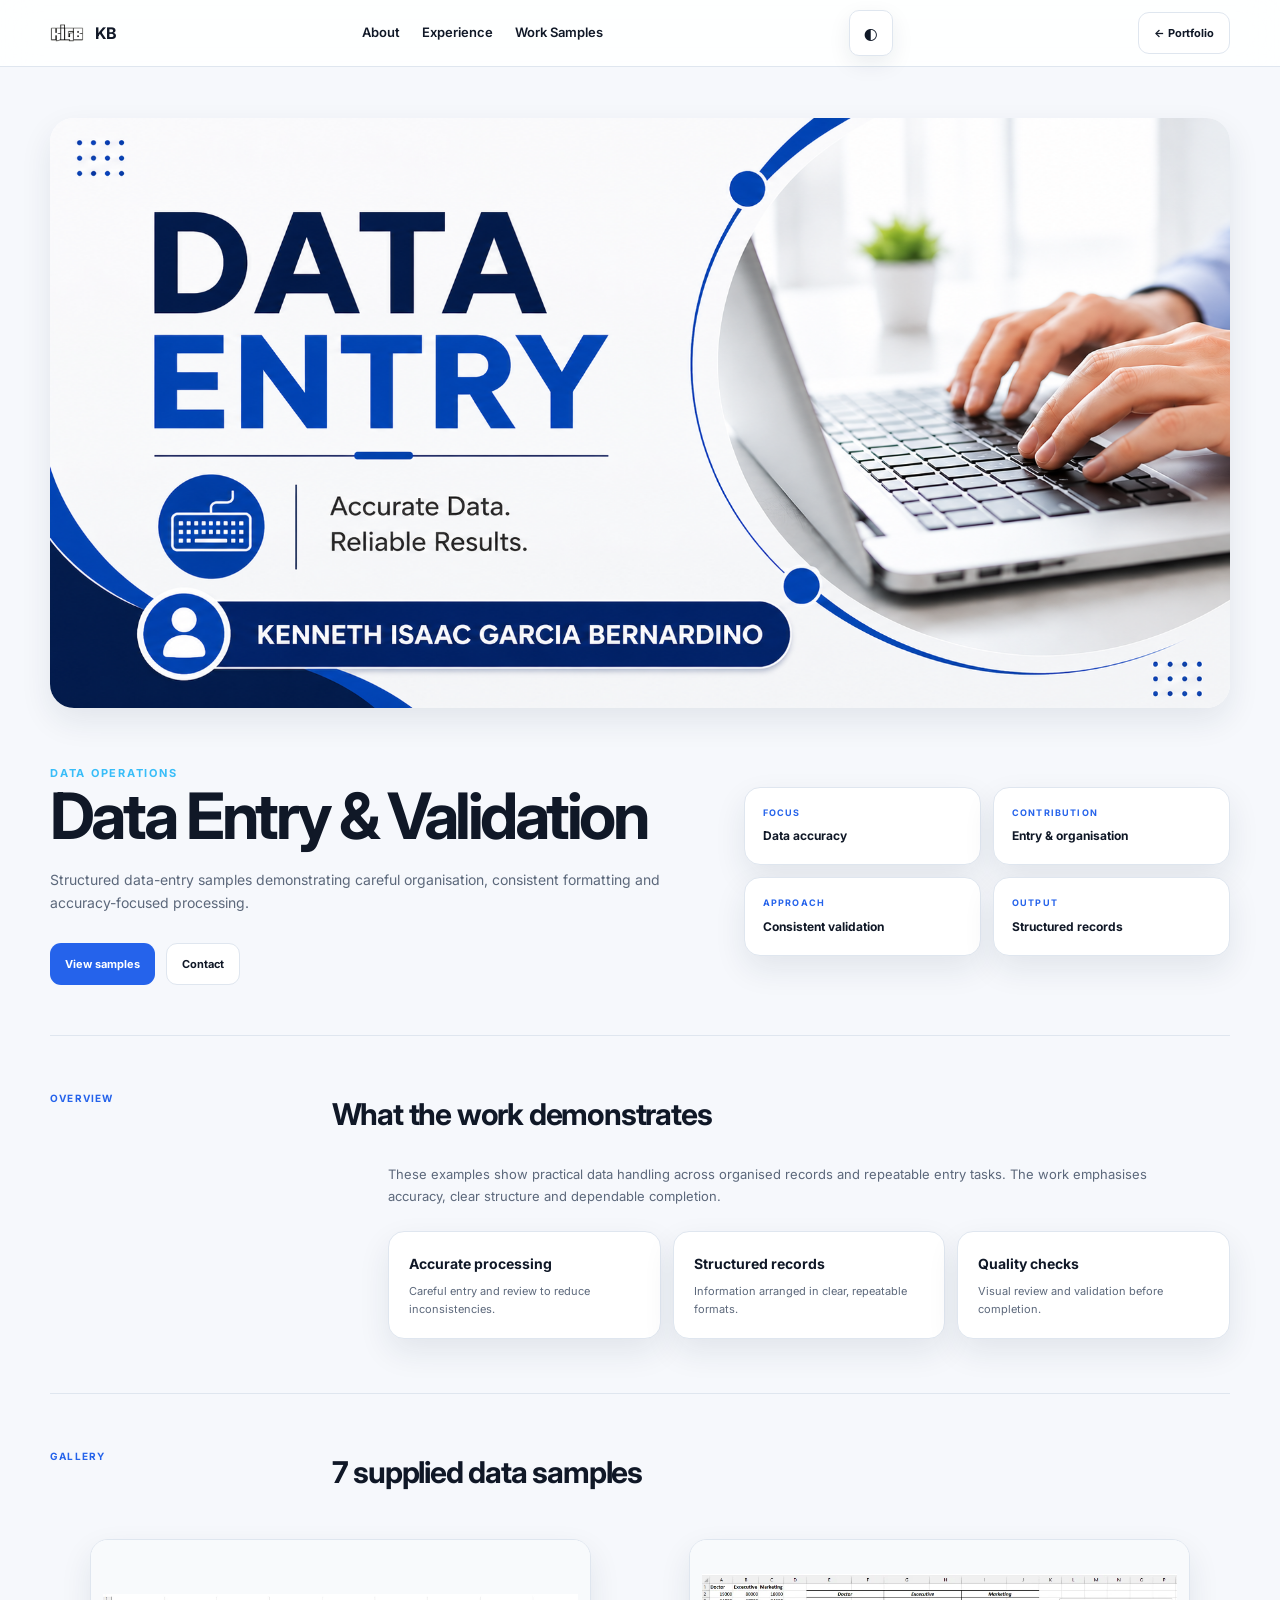
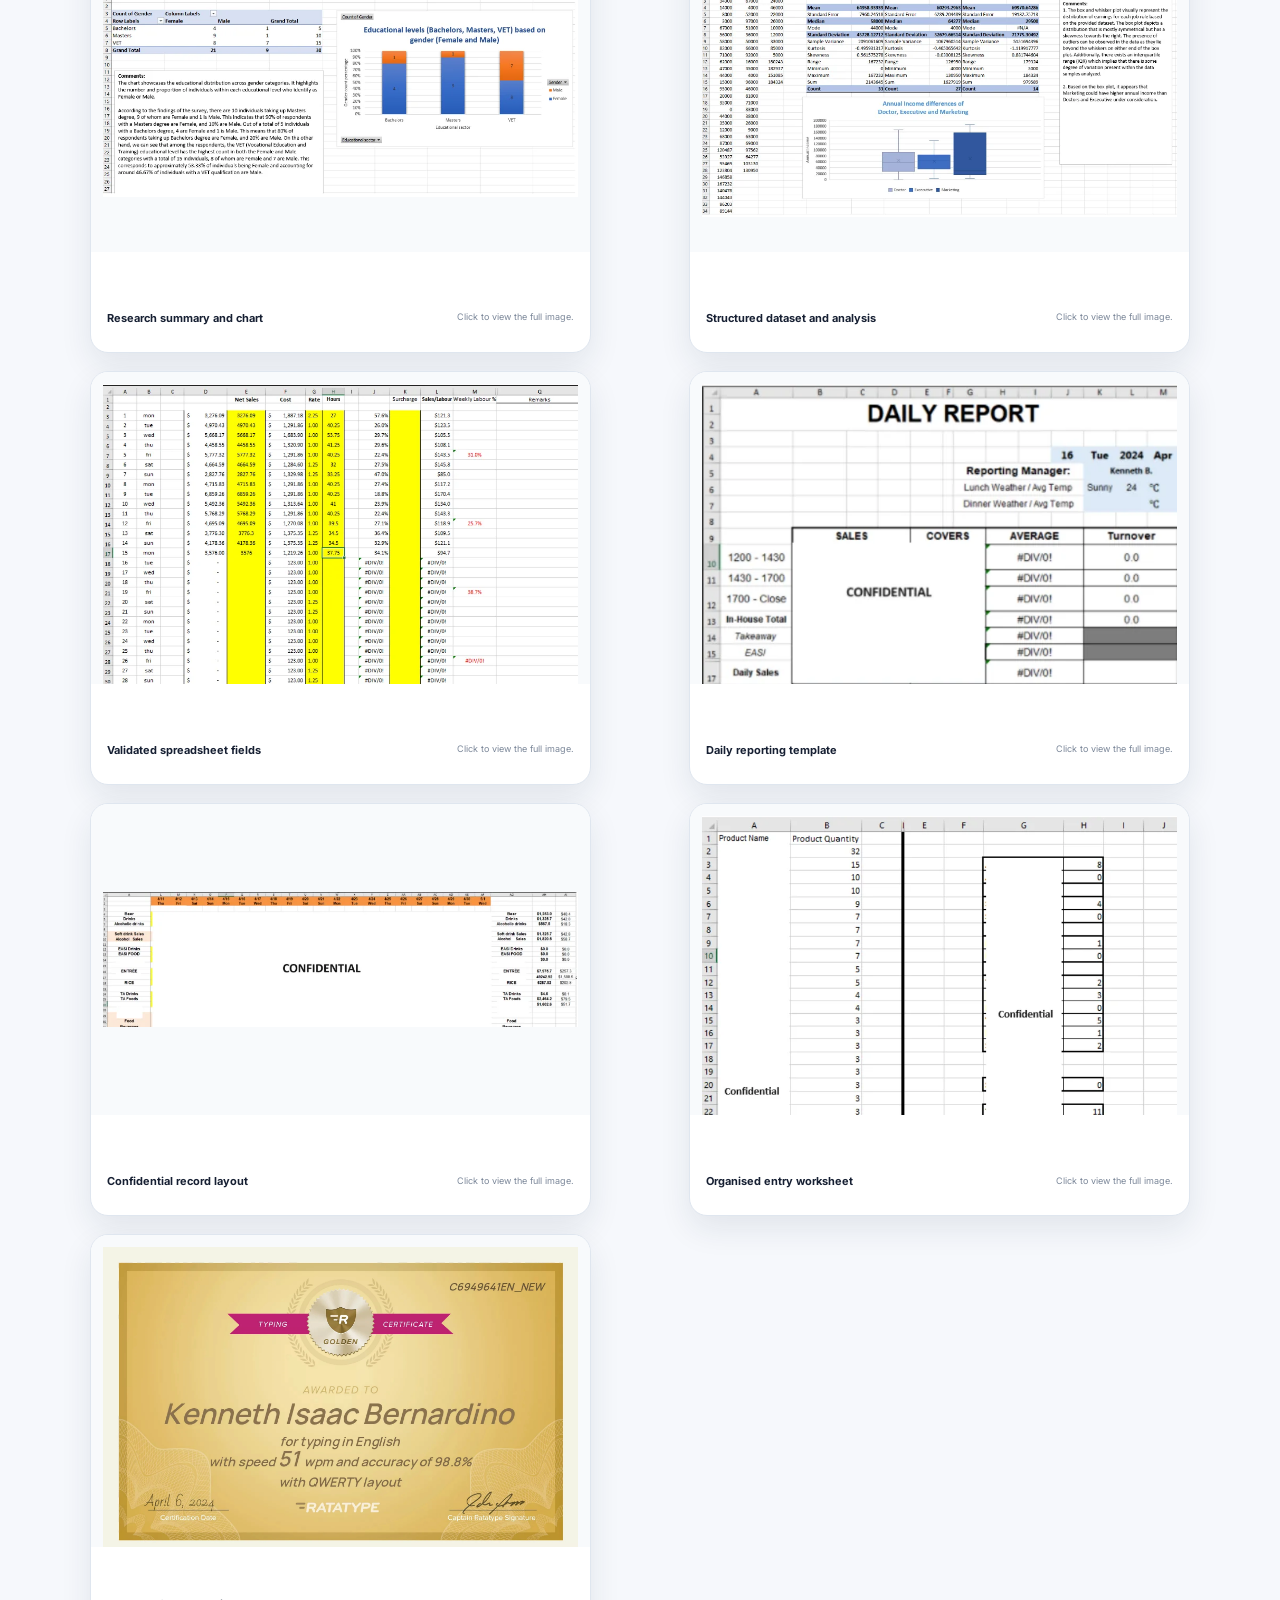
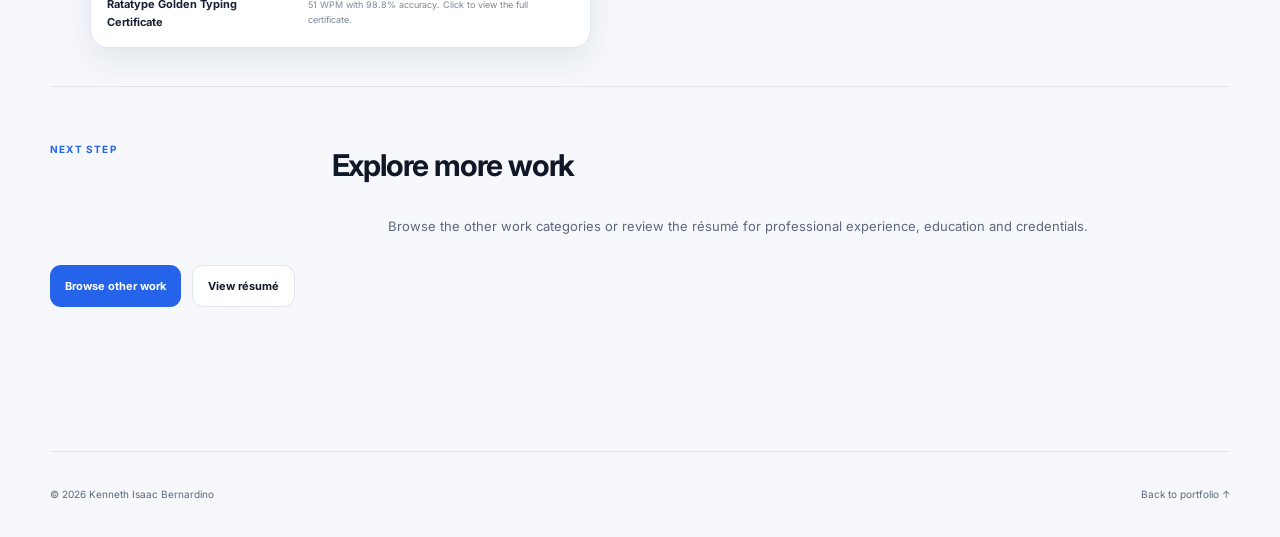
==== work-samples/data-entry.html @ ca3369ed "Initial portfolio website" ====
<!DOCTYPE html>

<html lang="en"><head><meta charset="utf-8"/><meta content="width=device-width,initial-scale=1" name="viewport"/><title>Data Entry &amp; Validation — Kenneth Bernardino</title><meta content="Structured data-entry samples demonstrating careful organisation, consistent formatting and accuracy-focused processing." name="description"/><meta content="#ffffff" name="theme-color"/><link href="https://fonts.googleapis.com" rel="preconnect"/><link crossorigin="" href="https://fonts.gstatic.com" rel="preconnect"/><link href="https://fonts.googleapis.com/css2?family=Inter:wght@400;500;600;700&amp;display=swap" rel="stylesheet"/><link href="../css/style.css" rel="stylesheet"/><script defer="" src="../js/app.js"></script></head>
<body class="case-page"><header class="nav-wrap"><nav aria-label="Case study navigation" class="nav case-nav container"><a class="brand" href="../index.html"><img alt="Kenneth Bernardino logo" src="../assets/images/logo.png"/><span>KB</span></a><div class="links" id="links"><a href="../index.html#about">About</a><a href="../index.html#experience">Experience</a><a href="../index.html#work">Work Samples</a></div><button aria-label="Toggle colour theme" class="icon-btn case-theme-toggle" id="theme" title="Toggle light and dark mode">◐</button><button aria-label="Open navigation" aria-expanded="false" aria-controls="links" class="menu" id="menu"><span></span><span></span><span></span></button><a class="light-btn secondary" href="../index.html#work">← Portfolio</a></nav></header>
<main class="case-main container"><div class="case-cover"><img alt="Data Entry &amp; Validation cover" src="../assets/covers/data-entry.png"/></div>
<section class="case-intro"><div><span class="eyebrow">Data Operations</span><h1>Data Entry &amp; Validation</h1><p>Structured data-entry samples demonstrating careful organisation, consistent formatting and accuracy-focused processing.</p><div class="actions"><a class="light-btn" href="#gallery">View samples</a><a class="light-btn secondary" href="../index.html#contact">Contact</a></div></div><div class="case-meta"><div><span>Focus</span><strong>Data accuracy</strong></div><div><span>Contribution</span><strong>Entry &amp; organisation</strong></div><div><span>Approach</span><strong>Consistent validation</strong></div><div><span>Output</span><strong>Structured records</strong></div></div></section>
<section class="case-section"><div class="case-section-head"><span>Overview</span><h2>What the work demonstrates</h2></div><p class="case-copy">These examples show practical data handling across organised records and repeatable entry tasks. The work emphasises accuracy, clear structure and dependable completion.</p><div class="case-list"><article><h3>Accurate processing</h3><p>Careful entry and review to reduce inconsistencies.</p></article><article><h3>Structured records</h3><p>Information arranged in clear, repeatable formats.</p></article><article><h3>Quality checks</h3><p>Visual review and validation before completion.</p></article></div></section>
<section class="case-section" id="gallery"><div class="case-section-head"><span>Gallery</span><h2>7 supplied data samples</h2></div><div class="gallery"><figure aria-label="Open larger image: Research summary and chart" class="shot" role="button" tabindex="0"><div class="shot-media"><img alt="Research summary and chart" loading="lazy" src="../assets/work/data/data-01.webp"/></div><figcaption><strong>Research summary and chart</strong><span>Click to view the full image.</span></figcaption></figure><figure aria-label="Open larger image: Structured dataset and analysis" class="shot" role="button" tabindex="0"><div class="shot-media"><img alt="Structured dataset and analysis" loading="lazy" src="../assets/work/data/data-02.webp"/></div><figcaption><strong>Structured dataset and analysis</strong><span>Click to view the full image.</span></figcaption></figure><figure aria-label="Open larger image: Validated spreadsheet fields" class="shot" role="button" tabindex="0"><div class="shot-media"><img alt="Validated spreadsheet fields" loading="lazy" src="../assets/work/data/data-03.webp"/></div><figcaption><strong>Validated spreadsheet fields</strong><span>Click to view the full image.</span></figcaption></figure><figure aria-label="Open larger image: Daily reporting template" class="shot" role="button" tabindex="0"><div class="shot-media"><img alt="Daily reporting template" loading="lazy" src="../assets/work/data/data-04.webp"/></div><figcaption><strong>Daily reporting template</strong><span>Click to view the full image.</span></figcaption></figure><figure aria-label="Open larger image: Confidential record layout" class="shot" role="button" tabindex="0"><div class="shot-media"><img alt="Confidential record layout" loading="lazy" src="../assets/work/data/data-05.webp"/></div><figcaption><strong>Confidential record layout</strong><span>Click to view the full image.</span></figcaption></figure><figure aria-label="Open larger image: Organised entry worksheet" class="shot" role="button" tabindex="0"><div class="shot-media"><img alt="Organised entry worksheet" loading="lazy" src="../assets/work/data/data-06.webp"/></div><figcaption><strong>Organised entry worksheet</strong><span>Click to view the full image.</span></figcaption></figure><figure aria-label="Open larger image: Ratatype English typing certificate" class="shot" role="button" tabindex="0"><div class="shot-media"><img alt="Ratatype Golden Typing Certificate awarded to Kenneth Isaac Bernardino for 51 words per minute and 98.8 percent accuracy" loading="lazy" src="../assets/work/data/typing-certificate.webp"/></div><figcaption><strong>Ratatype Golden Typing Certificate</strong><span>51 WPM with 98.8% accuracy. Click to view the full certificate.</span></figcaption></figure></div></section>
<section class="case-section"><div class="case-section-head"><span>Next step</span><h2>Explore more work</h2></div><p class="case-copy">Browse the other work categories or review the résumé for professional experience, education and credentials.</p><div class="actions"><a class="light-btn" href="../index.html#work">Browse other work</a><a class="light-btn secondary" href="../assets/resume/Kenneth_Bernardino_CV.pdf" target="_blank">View résumé</a></div></section></main>
<footer class="case-footer container"><span>© 2026 Kenneth Isaac Bernardino</span><a href="../index.html">Back to portfolio ↑</a></footer><a aria-label="Back to top" class="back-to-top" href="#" id="backToTop">↑</a></body></html>
---- css/style.css ----
:root{--bg:#07101f;--surface:#0d1729;--surface2:#101d33;--text:#f7f9fc;--muted:#9aa8bd;--line:rgba(255,255,255,.1);--blue:#2563eb;--sky:#38bdf8;--green:#22c55e;--radius:22px;--shadow:0 22px 65px rgba(0,0,0,.26);--max:1180px}
*{box-sizing:border-box}html{scroll-behavior:smooth}body{margin:0;font-family:Inter,system-ui,-apple-system,BlinkMacSystemFont,"Segoe UI",sans-serif;background:radial-gradient(circle at 15% 0,rgba(37,99,235,.16),transparent 26%),var(--bg);color:var(--text);line-height:1.65}img{max-width:100%;display:block}a{color:inherit;text-decoration:none}button{font:inherit}.container{width:min(var(--max),calc(100% - 36px));margin:auto}.progress{position:fixed;z-index:80;top:0;left:0;height:3px;background:linear-gradient(90deg,var(--blue),var(--sky));width:0}.nav-wrap{position:sticky;top:0;z-index:50;backdrop-filter:blur(18px);background:rgba(7,16,31,.78);border-bottom:1px solid var(--line)}.nav{height:72px;display:flex;align-items:center;justify-content:space-between;gap:24px}.brand{display:flex;align-items:center;gap:11px;font-weight:700}.brand img{width:34px;height:34px;object-fit:contain}.links{display:flex;gap:22px}.links a{font-size:13px;color:var(--muted);font-weight:600}.links a:hover{color:var(--text)}.nav-actions{display:flex;gap:8px}.icon-btn,.menu{border:1px solid var(--line);background:rgba(255,255,255,.04);color:var(--text);border-radius:10px;padding:9px 12px}.menu{display:none}.hero{min-height:720px;display:grid;grid-template-columns:1.12fr .88fr;align-items:center;gap:64px;padding:86px 0 70px}.eyebrow,.section-head>span{font-size:11px;letter-spacing:.16em;text-transform:uppercase;color:var(--sky);font-weight:700}.eyebrow i{display:inline-block;width:7px;height:7px;border-radius:50%;background:var(--green);margin-right:9px;box-shadow:0 0 0 5px rgba(34,197,94,.12)}h1,h2,h3,p{margin-top:0}.hero h1{font-size:clamp(46px,6vw,76px);line-height:.98;letter-spacing:-.06em;margin:24px 0 20px}.hero h1 span{color:#759bff}.role{font-size:17px;font-weight:600}.role b{color:var(--muted);padding:0 5px}.intro{max-width:650px;color:var(--muted);font-size:15px}.actions{display:flex;flex-wrap:wrap;gap:11px;margin-top:28px}.btn{display:inline-flex;align-items:center;justify-content:center;min-height:44px;padding:0 17px;border:1px solid var(--line);border-radius:12px;background:rgba(255,255,255,.04);font-size:13px;font-weight:700}.btn.primary{background:var(--blue);border-color:var(--blue)}.social{display:flex;gap:10px;margin-top:20px}.social-icon{width:42px;height:42px;border:1px solid var(--line);border-radius:12px;display:grid;place-items:center;background:rgba(255,255,255,.04)}.social-icon img{width:22px;height:22px}.hero-visual{position:relative;min-height:500px;display:grid;place-items:center}.portrait{width:min(330px,78vw);aspect-ratio:4/5;border-radius:38px;overflow:hidden;border:1px solid var(--line);box-shadow:var(--shadow);background:linear-gradient(145deg,#102342,#07101f)}.portrait img{width:100%;height:100%;object-fit:cover}.floating{position:absolute;padding:13px 15px;background:rgba(13,23,41,.9);border:1px solid var(--line);border-radius:14px;box-shadow:var(--shadow)}.floating strong{display:block;font-size:15px}.floating span{font-size:11px;color:var(--muted)}.f1{left:3%;top:23%}.f2{right:1%;bottom:24%}.ticker{overflow:hidden;border-block:1px solid var(--line);background:rgba(255,255,255,.025)}.ticker div{white-space:nowrap;padding:15px 0;text-align:center;color:#b9c5d7;font-size:12px;letter-spacing:.05em}.ticker i{color:var(--blue);font-style:normal;margin:0 18px}.section{padding:100px 0}.section-head{display:grid;grid-template-columns:1fr 1.35fr .85fr;gap:28px;align-items:end;margin-bottom:36px}.section-head h2{font-size:clamp(31px,4vw,48px);line-height:1.04;letter-spacing:-.05em;margin:0}.section-head p{font-size:12px;color:var(--muted);max-width:300px;margin:0}.about-grid{display:grid;grid-template-columns:1.25fr .75fr;gap:18px}.about-main,.about-stats,.education,.bento-card,.job-panel,.project,.contact-inner{border:1px solid var(--line);background:linear-gradient(145deg,rgba(255,255,255,.055),rgba(255,255,255,.018));border-radius:var(--radius)}.about-main{padding:34px}.about-main h3{font-size:23px;max-width:650px}.about-main p{font-size:14px;color:var(--muted);max-width:720px}.about-stats{padding:20px;display:grid;grid-template-columns:1fr 1fr;gap:8px}.about-stats div{padding:19px;border-radius:15px;background:rgba(255,255,255,.04)}.about-stats strong{display:block;font-size:25px}.about-stats span{font-size:11px;color:var(--muted)}.education{display:flex;align-items:center;justify-content:space-between;padding:28px;margin-bottom:18px}.education span,.cert span,.bento-card>span,.project-info>span{font-size:10px;text-transform:uppercase;letter-spacing:.13em;color:var(--sky);font-weight:700}.education h3{font-size:22px;margin:8px 0}.education p{font-size:12px;color:var(--muted);margin:0}.education>strong{font-size:44px;color:#678df3}.certs{display:grid;grid-template-columns:repeat(3,1fr);gap:16px}.cert{border:1px solid var(--line);border-radius:18px;overflow:hidden;background:rgba(255,255,255,.035)}.cert img{aspect-ratio:16/10;width:100%;object-fit:cover}.cert div{padding:18px}.cert h3{font-size:15px;margin:8px 0 3px}.cert small{font-size:11px;color:var(--muted)}.bento{display:grid;grid-template-columns:repeat(2,1fr);gap:16px}.bento-card{padding:28px}.bento-card.wide{grid-column:1/-1}.bento-card h3{font-size:19px;margin:8px 0}.bento-card p{font-size:12px;color:var(--muted);margin:0}.logo-cloud{display:grid;grid-template-columns:repeat(5,1fr);gap:12px;margin-top:22px}.tech-logo{min-height:92px;border:1px solid var(--line);border-radius:15px;background:rgba(255,255,255,.035);display:flex;flex-direction:column;align-items:center;justify-content:center;gap:9px}.tech-logo img{width:32px;height:32px}.tech-logo span{font-size:10px;color:#c7d2e3}.experience-grid{display:grid;grid-template-columns:.75fr 1.25fr;gap:16px}.experience-list{display:flex;flex-direction:column;gap:8px}.job{border:1px solid var(--line);background:rgba(255,255,255,.025);color:var(--text);border-radius:14px;padding:17px;text-align:left;display:grid;grid-template-columns:66px 1fr;gap:12px;cursor:pointer}.job.active,.job:hover{border-color:rgba(56,189,248,.55);background:rgba(37,99,235,.13)}.job>span{font-size:10px;color:var(--sky)}.job strong{display:block;font-size:13px}.job small{color:var(--muted);font-size:10px}.job-panel{padding:30px;min-height:350px}.job-panel h3{font-size:25px;margin-bottom:4px}.job-panel .company{color:var(--sky);font-size:12px}.job-panel ul{padding-left:20px;margin:22px 0}.job-panel li{font-size:13px;color:var(--muted);margin:8px 0}.tag-row,.tags{display:flex;flex-wrap:wrap;gap:7px}.tag-row b,.tags b{font-size:9px;padding:6px 9px;border-radius:999px;background:rgba(37,99,235,.14);border:1px solid rgba(37,99,235,.28);color:#bdceff}.projects{display:grid;grid-template-columns:repeat(3,1fr);gap:16px}.project{overflow:hidden;transition:.25s transform,.25s border-color}.project:hover{transform:translateY(-5px);border-color:rgba(56,189,248,.45)}.project-image{aspect-ratio:16/9;overflow:hidden;background:#fff}.project-image img{width:100%;height:100%;object-fit:cover}.project-info{padding:20px}.project-info h3{font-size:18px;margin:8px 0}.project-info p{font-size:11px;color:var(--muted);min-height:38px}.project-info em{display:block;margin-top:16px;font-style:normal;font-size:11px;color:var(--sky);font-weight:700}.contact{padding:40px 0 100px}.contact-inner{text-align:center;padding:70px 20px}.contact-inner h2{font-size:clamp(34px,5vw,57px);letter-spacing:-.055em;line-height:1.02;margin:12px 0}.contact-inner p{font-size:12px;color:var(--muted)}.contact-inner .actions{justify-content:center}footer{display:flex;justify-content:space-between;padding:28px 0 38px;border-top:1px solid var(--line);font-size:10px;color:var(--muted)}footer div{display:flex;gap:18px}.reveal{opacity:0;transform:translateY(18px);transition:.7s ease}.reveal.visible{opacity:1;transform:none}
/* Light case-study pages */
.case-page{background:#f6f8fc;color:#101827}.case-page .nav-wrap{background:rgba(255,255,255,.88);border-color:#dbe3ef}.case-page .brand,.case-page .links a,.case-page .icon-btn{color:#101827}.case-page .case-nav{height:66px}.case-main{padding:46px 0 90px}.case-cover{border-radius:24px;overflow:hidden;box-shadow:0 20px 55px rgba(24,40,72,.15);background:#fff}.case-cover img{width:100%;aspect-ratio:2/1;object-fit:cover}.case-intro{display:grid;grid-template-columns:1.15fr .85fr;gap:36px;padding:50px 0}.case-intro h1{font-size:clamp(38px,5vw,64px);line-height:1;letter-spacing:-.055em;margin-bottom:20px}.case-intro p{font-size:14px;color:#5c687b}.case-meta{display:grid;grid-template-columns:1fr 1fr;gap:12px}.case-meta div{background:white;border:1px solid #e1e7f0;border-radius:16px;padding:18px}.case-meta span{display:block;font-size:9px;text-transform:uppercase;letter-spacing:.13em;color:#2563eb;font-weight:700}.case-meta strong{display:block;margin-top:6px;font-size:12px}.case-section{padding:54px 0;border-top:1px solid #dfe6ef}.case-section-head{display:grid;grid-template-columns:.35fr 1fr;gap:30px;margin-bottom:25px}.case-section-head span{font-size:10px;color:#2563eb;font-weight:700;text-transform:uppercase;letter-spacing:.12em}.case-section-head h2{font-size:30px;letter-spacing:-.04em;margin:0}.case-copy{max-width:820px;color:#5c687b;font-size:13px}.case-list{display:grid;grid-template-columns:repeat(3,1fr);gap:12px;margin-top:24px}.case-list article{background:#fff;border:1px solid #e1e7f0;border-radius:16px;padding:20px}.case-list h3{font-size:14px;margin-bottom:7px}.case-list p{font-size:11px;color:#647086;margin:0}.gallery{display:grid;grid-template-columns:repeat(2,1fr);gap:18px}.shot{background:#fff;border:1px solid #dde5ef;border-radius:18px;overflow:hidden;box-shadow:0 12px 32px rgba(24,40,72,.08)}.shot img{width:100%;height:100%;object-fit:cover}.shot figcaption{padding:11px 14px;font-size:10px;color:#68758a}.case-footer{padding:34px 0;border-top:1px solid #dfe6ef;color:#68758a;font-size:10px;display:flex;justify-content:space-between}.light-btn{display:inline-flex;align-items:center;min-height:42px;padding:0 15px;border-radius:11px;background:#2563eb;color:white;font-size:11px;font-weight:700}.light-btn.secondary{background:#fff;color:#101827;border:1px solid #dbe3ef}
@media(max-width:900px){.links{display:none;position:absolute;top:72px;left:18px;right:18px;padding:16px;background:#0d1729;border:1px solid var(--line);border-radius:16px;flex-direction:column}.links.open{display:flex}.menu{display:block}.hero{grid-template-columns:1fr;min-height:auto;padding-top:70px}.hero-visual{min-height:430px}.section-head{grid-template-columns:1fr;gap:8px}.about-grid,.experience-grid,.case-intro{grid-template-columns:1fr}.certs,.projects{grid-template-columns:1fr 1fr}.logo-cloud{grid-template-columns:repeat(3,1fr)}.case-list{grid-template-columns:1fr 1fr}.case-page .links{background:white}.case-page .links a{color:#101827}}
@media(max-width:620px){.container{width:min(100% - 24px,var(--max))}.hero h1{font-size:44px}.hero{gap:25px}.portrait{width:250px}.f1{left:0}.f2{right:0}.section{padding:76px 0}.section-head h2{font-size:34px}.about-stats,.bento,.certs,.projects,.gallery,.case-list{grid-template-columns:1fr}.education{align-items:flex-start}.education>strong{font-size:31px}.logo-cloud{grid-template-columns:repeat(2,1fr)}.job{grid-template-columns:55px 1fr}.contact-inner{padding:52px 16px}.case-main{padding-top:25px}.case-cover{border-radius:16px}.case-intro{padding:32px 0}.case-intro h1{font-size:39px}.case-section-head{grid-template-columns:1fr;gap:7px}.case-footer{flex-direction:column;gap:8px}.projects{gap:14px}}
@media(prefers-reduced-motion:reduce){html{scroll-behavior:auto}.reveal{opacity:1;transform:none;transition:none}.project{transition:none}}

/* 2026 light-first refresh */
.home-light{--bg:#f7f9fc;--surface:#fff;--surface2:#f1f5fb;--text:#0f172a;--muted:#64748b;--line:#dce4ef;--shadow:0 22px 60px rgba(30,64,175,.12);background:radial-gradient(circle at 15% 0,rgba(37,99,235,.10),transparent 28%),var(--bg);color:var(--text)}
.home-light.theme-dark{--bg:#07101f;--surface:#0d1729;--surface2:#101d33;--text:#f7f9fc;--muted:#9aa8bd;--line:rgba(255,255,255,.1);--shadow:0 22px 65px rgba(0,0,0,.26);background:radial-gradient(circle at 15% 0,rgba(37,99,235,.16),transparent 26%),var(--bg)}
.home-light .nav-wrap{background:rgba(247,249,252,.86)}.home-light.theme-dark .nav-wrap{background:rgba(7,16,31,.78)}
.home-light .icon-btn,.home-light .menu,.home-light .btn,.home-light .social-icon{background:rgba(255,255,255,.72)}
.home-light.theme-dark .icon-btn,.home-light.theme-dark .menu,.home-light.theme-dark .btn,.home-light.theme-dark .social-icon{background:rgba(255,255,255,.04)}
.home-light .btn.primary{color:#fff;background:var(--blue)}
.home-light .floating{background:rgba(255,255,255,.92)}.home-light.theme-dark .floating{background:rgba(13,23,41,.9)}
.home-light .ticker{background:rgba(255,255,255,.55)}.home-light .ticker div{color:#526176}.home-light.theme-dark .ticker{background:rgba(255,255,255,.025)}.home-light.theme-dark .ticker div{color:#b9c5d7}
.home-light .about-main,.home-light .about-stats,.home-light .education,.home-light .bento-card,.home-light .job-panel,.home-light .project,.home-light .contact-inner{background:linear-gradient(145deg,#fff,#f8faff)}
.home-light.theme-dark .about-main,.home-light.theme-dark .about-stats,.home-light.theme-dark .education,.home-light.theme-dark .bento-card,.home-light.theme-dark .job-panel,.home-light.theme-dark .project,.home-light.theme-dark .contact-inner{background:linear-gradient(145deg,rgba(255,255,255,.055),rgba(255,255,255,.018))}
.home-light .about-stats div,.home-light .tech-logo{background:#f5f8fc}.home-light.theme-dark .about-stats div,.home-light.theme-dark .tech-logo{background:rgba(255,255,255,.04)}
.home-light .tech-logo span{color:#334155}.home-light.theme-dark .tech-logo span{color:#c7d2e3}
.home-light .job{background:#fff;color:var(--text)}.home-light.theme-dark .job{background:rgba(255,255,255,.025)}
.home-light .tag-row b,.home-light .tags b{color:#1d4ed8}.home-light.theme-dark .tag-row b,.home-light.theme-dark .tags b{color:#bdceff}
.foundations-card{text-align:center}.foundations-card .logo-cloud{max-width:900px;margin:22px auto 0}.foundations-card>span,.foundations-card h3{display:block;text-align:center}
.projects{grid-template-columns:repeat(2,1fr)}
.back-to-top{position:fixed;right:22px;bottom:22px;z-index:90;width:46px;height:46px;border-radius:50%;display:grid;place-items:center;background:#2563eb;color:#fff;box-shadow:0 12px 30px rgba(37,99,235,.32);font-size:21px;font-weight:700;opacity:0;visibility:hidden;transform:translateY(10px);transition:.25s}
.back-to-top.visible{opacity:1;visibility:visible;transform:none}.back-to-top:hover{transform:translateY(-3px)}
.case-centered .case-intro{grid-template-columns:1fr;max-width:920px;margin:auto;text-align:center}.case-centered .case-intro .actions{justify-content:center}.case-centered .case-meta{max-width:760px;margin:10px auto 0}.case-centered .case-section-head{display:block;text-align:center}.case-centered .case-section-head span{display:block;margin-bottom:8px}.case-centered .case-copy{margin-left:auto;margin-right:auto;text-align:center}.case-centered .case-list{max-width:980px;margin-left:auto;margin-right:auto}.case-centered .gallery{max-width:1080px;margin-left:auto;margin-right:auto}.case-centered .case-cover{max-width:1080px;margin:auto}
.shot{cursor:zoom-in;transition:transform .2s,box-shadow .2s}.shot:hover{transform:translateY(-3px);box-shadow:0 18px 42px rgba(24,40,72,.14)}
.image-modal{position:fixed;inset:0;z-index:200;display:none;place-items:center;padding:26px;background:rgba(15,23,42,.88);backdrop-filter:blur(8px)}.image-modal.open{display:grid}.image-modal-card{position:relative;width:min(1180px,96vw);max-height:92vh;background:#fff;border-radius:20px;overflow:hidden;box-shadow:0 30px 90px rgba(0,0,0,.45)}.image-modal-card img{width:100%;max-height:78vh;object-fit:contain;background:#edf2f7}.image-modal-caption{padding:16px 20px;color:#334155;font-size:13px;text-align:center}.image-modal-close{position:absolute;right:12px;top:12px;width:38px;height:38px;border:0;border-radius:50%;background:rgba(15,23,42,.85);color:#fff;font-size:22px;cursor:pointer}
@media(max-width:900px){.home-light .links{background:#fff}.home-light.theme-dark .links{background:#0d1729}.projects{grid-template-columns:1fr 1fr}}
@media(max-width:620px){.projects{grid-template-columns:1fr}.back-to-top{right:14px;bottom:14px}.case-centered .case-meta{grid-template-columns:1fr 1fr}}

/* Compact work samples + company logos */
#work.section{padding-top:76px;padding-bottom:76px}
#work .section-head{margin-bottom:28px}
.projects{gap:14px}
.project{display:grid;grid-template-columns:42% 58%;min-height:230px}
.project-image{aspect-ratio:auto;min-height:230px}
.project-info{padding:18px}
.project-info h3{font-size:16px;margin:6px 0}
.project-info p{font-size:10px;line-height:1.55;min-height:auto;margin-bottom:10px}
.project-info em{margin-top:12px}
.job{grid-template-columns:54px 54px 1fr;align-items:center}
.company-logo{width:48px;height:34px;object-fit:contain;background:#fff;border-radius:8px;padding:5px;border:1px solid var(--line)}
.figma-callout .actions{justify-content:center;margin-top:18px}
@media(max-width:900px){.project{grid-template-columns:1fr}.project-image{min-height:190px}.job{grid-template-columns:46px 48px 1fr}}
@media(max-width:620px){#work.section{padding-top:58px;padding-bottom:58px}.project-image{min-height:160px}.project-info{padding:15px}.job{grid-template-columns:42px 44px 1fr}.company-logo{width:40px;height:30px}}

/* Final layout refinements */
.projects-centered{max-width:1060px;margin-inline:auto;justify-content:center}
.project,.about-main,.about-stats,.education,.cert,.bento-card,.job-panel,.contact-inner{box-shadow:0 18px 45px rgba(15,35,70,.12)}
.home-light .project,.home-light .about-main,.home-light .about-stats,.home-light .education,.home-light .cert,.home-light .bento-card,.home-light .job-panel,.home-light .contact-inner{box-shadow:0 18px 45px rgba(15,35,70,.11)}
.case-cover{box-shadow:0 24px 65px rgba(24,40,72,.18)}
.case-intro{align-items:center}
.case-section-head{grid-template-columns:.28fr 1fr;align-items:start}
.case-section-head h2{text-align:left}
.case-copy{margin-left:calc(28% + 8px)}
.case-list{margin-left:calc(28% + 8px)}
.case-list article,.case-meta div,.shot{box-shadow:0 13px 32px rgba(24,40,72,.09)}
.gallery{align-items:start}
.shot{cursor:zoom-in;transition:transform .22s ease,box-shadow .22s ease}
.shot:hover{transform:translateY(-4px);box-shadow:0 20px 44px rgba(24,40,72,.16)}
.shot-media{display:grid;place-items:center;background:#f8fafc;padding:12px;min-height:250px}
.shot img{display:block;width:100%;height:auto;max-height:560px;object-fit:contain}
.shot figcaption{display:flex;justify-content:space-between;gap:12px;align-items:center;padding:14px 16px}
.shot figcaption strong{font-size:11px;color:#172033}.shot figcaption span{font-size:9px;color:#7b8799}
.image-modal-card img{object-fit:contain;max-width:92vw;max-height:80vh}
@media(max-width:900px){.case-copy,.case-list{margin-left:0}.case-section-head{grid-template-columns:1fr}.case-section-head h2{text-align:left}.projects-centered{max-width:720px}}
@media(max-width:620px){.shot-media{min-height:180px;padding:8px}.shot figcaption{align-items:flex-start;flex-direction:column}.projects-centered{max-width:420px}}

/* Hero focus panel, Credly, and Figma live-prototype refinements */
.hero-focus{display:grid;grid-template-columns:repeat(2,minmax(0,1fr));gap:10px;margin-top:24px;max-width:620px}
.hero-focus>div{padding:14px 15px;border:1px solid var(--line);border-radius:14px;background:rgba(255,255,255,.72);box-shadow:0 14px 34px rgba(15,35,70,.11)}
.hero-focus span{display:block;font-size:9px;letter-spacing:.13em;text-transform:uppercase;color:var(--blue);font-weight:700;margin-bottom:4px}
.hero-focus strong{display:block;font-size:12px;line-height:1.35}
.home-light.theme-dark .hero-focus>div{background:rgba(255,255,255,.045);box-shadow:0 18px 45px rgba(0,0,0,.24)}
.social-icon[aria-label="Credly badges"] img{width:23px;height:23px}
.prototype-callout{display:flex;align-items:center;justify-content:space-between;gap:28px;margin:4px 0 46px;padding:24px 26px;background:linear-gradient(135deg,#fff,#f4f7ff);border:1px solid #dce5f4;border-radius:18px;box-shadow:0 18px 44px rgba(24,40,72,.11)}
.prototype-callout span{font-size:9px;text-transform:uppercase;letter-spacing:.14em;color:#2563eb;font-weight:700}
.prototype-callout h2{font-size:22px;letter-spacing:-.035em;margin:5px 0 4px}
.prototype-callout p{margin:0;color:#647086;font-size:12px}
.figma-live{box-shadow:0 12px 28px rgba(37,99,235,.22)}
@media(max-width:620px){.hero-focus{grid-template-columns:1fr}.prototype-callout{align-items:flex-start;flex-direction:column}.prototype-callout .light-btn{width:100%;justify-content:center}}


/* Consistent work-sample media and portrait-overlay focus panel */
.projects-centered .project{
  display:flex;
  flex-direction:column;
  height:100%;
}
.projects-centered .project-image{
  width:100%;
  height:190px;
  aspect-ratio:auto;
  flex:0 0 190px;
}
.projects-centered .project-image img{
  width:100%;
  height:100%;
  object-fit:cover;
}
.projects-centered .project-info{
  display:flex;
  flex-direction:column;
  flex:1;
}
.projects-centered .project-info em{margin-top:auto;padding-top:16px}

.gallery{align-items:stretch}
.shot{
  display:flex;
  flex-direction:column;
  height:100%;
}
.shot-media{
  width:100%;
  aspect-ratio:16/10;
  min-height:0;
  height:auto;
  overflow:hidden;
  padding:12px;
  background:#f8fafc;
}
.shot-media img{
  width:100%;
  height:100%;
  object-fit:contain;
  object-position:center;
}
.shot figcaption{
  min-height:68px;
  margin-top:auto;
}

.hero-visual{isolation:isolate}
.hero-focus.portrait-focus{
  position:absolute;
  z-index:4;
  left:50%;
  bottom:3%;
  transform:translateX(-50%);
  width:min(390px,calc(100% - 20px));
  max-width:none;
  margin:0;
  grid-template-columns:repeat(2,minmax(0,1fr));
  gap:8px;
}
.hero-focus.portrait-focus>div{
  padding:11px 12px;
  background:rgba(255,255,255,.92);
  border:1px solid rgba(203,213,225,.9);
  backdrop-filter:blur(14px);
  box-shadow:0 16px 38px rgba(15,35,70,.18);
}
.home-light.theme-dark .hero-focus.portrait-focus>div{
  background:rgba(13,23,41,.9);
  border-color:rgba(255,255,255,.12);
}
.hero-visual .f1{left:-1%;top:17%}
.hero-visual .f2{right:-1%;top:33%;bottom:auto}

@media(max-width:900px){
  .hero-focus.portrait-focus{bottom:0;width:min(390px,calc(100% - 18px))}
  .projects-centered .project-image{height:180px;flex-basis:180px}
}
@media(max-width:620px){
  .hero-visual{padding-bottom:120px}
  .hero-focus.portrait-focus{
    bottom:12px;
    width:min(330px,calc(100% - 8px));
    grid-template-columns:repeat(2,minmax(0,1fr));
  }
  .hero-focus.portrait-focus>div{padding:10px}
  .hero-focus.portrait-focus strong{font-size:11px}
  .projects-centered .project-image{height:172px;flex-basis:172px}
  .shot-media{aspect-ratio:16/10;min-height:0;padding:8px}
  .shot figcaption{min-height:64px}
}


/* Hero simplification, elevated portrait and three-column work samples */
.hero-visual .portrait{
  position:relative;
  z-index:1;
  filter:drop-shadow(0 34px 34px rgba(15,35,70,.22)) drop-shadow(0 12px 14px rgba(37,99,235,.16));
}
.hero-visual .portrait::after{
  content:"";
  position:absolute;
  z-index:-1;
  left:8%;
  right:8%;
  bottom:-18px;
  height:44px;
  border-radius:50%;
  background:rgba(15,35,70,.22);
  filter:blur(22px);
}
.hero-visual .portrait img{
  box-shadow:0 30px 70px rgba(15,35,70,.24),0 12px 28px rgba(37,99,235,.16);
}
.hero-focus.portrait-focus{
  width:min(460px,calc(100% - 18px));
  grid-template-columns:repeat(3,minmax(0,1fr));
  gap:8px;
}
.hero-focus.portrait-focus>div{
  min-width:0;
  text-align:left;
}
.hero-focus.portrait-focus strong{font-size:11px}
.hero-visual .floating{display:none!important}
.projects,
.projects-centered{
  width:100%;
  max-width:1180px;
  grid-template-columns:repeat(3,minmax(0,1fr));
  align-items:stretch;
}
.projects-centered .project{min-width:0}
.projects-centered .project-image{height:180px;flex-basis:180px}
.project-info{padding:17px}
@media(max-width:980px){
  .projects,.projects-centered{grid-template-columns:repeat(2,minmax(0,1fr));max-width:760px}
  .hero-focus.portrait-focus{width:min(430px,calc(100% - 16px))}
}
@media(max-width:620px){
  .projects,.projects-centered{grid-template-columns:1fr;max-width:420px}
  .hero-focus.portrait-focus{
    width:min(350px,calc(100% - 8px));
    grid-template-columns:1fr;
    bottom:8px;
  }
  .hero-visual{padding-bottom:185px}
  .hero-focus.portrait-focus>div{padding:9px 11px}
  .hero-focus.portrait-focus span{margin-bottom:2px}
}

/* Reference-inspired portrait floats and expanded platform list */
.hero-visual{overflow:visible}
.hero-float{
  position:absolute;
  z-index:5;
  background:rgba(255,255,255,.94);
  border:1px solid rgba(203,213,225,.92);
  border-radius:18px;
  padding:15px 17px;
  box-shadow:0 20px 48px rgba(15,35,70,.20),0 6px 16px rgba(37,99,235,.10);
  backdrop-filter:blur(16px);
  color:#0f172a;
}
.hero-float strong{display:block;font-size:14px;line-height:1.25}
.hero-float span{display:block;margin-top:3px;font-size:10px;color:#64748b;line-height:1.35}
.hero-float-left{left:-5%;top:24%;min-width:126px}
.hero-float-focus{left:4%;bottom:8%;min-width:245px}
.hero-float-focus>span{text-transform:uppercase;letter-spacing:.14em;font-size:9px;margin:0 0 7px;color:#64748b}
.hero-float-focus strong{font-family:ui-monospace,SFMono-Regular,Menlo,monospace;font-size:10px;color:#0ea5e9;font-weight:600;white-space:nowrap}
.hero-float-right{right:-7%;top:48%;bottom:auto;transform:translateY(-50%);min-width:112px}
.home-light.theme-dark .hero-float{background:rgba(13,23,41,.92);border-color:rgba(255,255,255,.12);color:#f8fafc;box-shadow:0 22px 52px rgba(0,0,0,.38)}
.home-light.theme-dark .hero-float span{color:#94a3b8}
.home-light.theme-dark .hero-float-focus strong{color:#38bdf8}

.tool-tags{display:flex;flex-wrap:wrap;justify-content:center;gap:9px;margin:20px auto 0;max-width:980px}
.tool-tags span{padding:8px 12px;border:1px solid var(--line);border-radius:999px;background:rgba(255,255,255,.045);font-size:10px;color:#c7d2e3;box-shadow:0 6px 16px rgba(15,35,70,.06)}
.home-light .tool-tags span{background:#fff;color:#475569;border-color:#dbe3ef}

@media(max-width:900px){
  .hero-float-left{left:0;top:22%}
  .hero-float-right{right:0;top:48%;bottom:auto;transform:translateY(-50%)}
  .hero-float-focus{left:3%;bottom:9%}
}
@media(max-width:620px){
  .hero-visual{padding-bottom:100px}
  .hero-float{padding:12px 13px;border-radius:15px}
  .hero-float-left{left:-2%;top:20%;min-width:110px}
  .hero-float-focus{left:1%;bottom:30px;min-width:205px}
  .hero-float-focus strong{font-size:9px;white-space:normal}
  .hero-float-right{right:-2%;top:48%;bottom:auto;transform:translateY(-50%);min-width:98px}
  .tool-tags{gap:7px}
  .tool-tags span{font-size:9px;padding:7px 10px}
}

/* Experience placement and card sizing update */
#experience{padding-top:100px}
.experience-grid{grid-template-columns:.82fr 1.18fr;gap:22px;align-items:stretch}
.experience-list{gap:12px}
.job{min-height:92px;padding:20px 22px;grid-template-columns:72px 54px 1fr;align-items:center;gap:15px;border-radius:18px;box-shadow:0 12px 30px rgba(15,35,70,.08)}
.job .company-logo{width:50px;height:40px;padding:6px;border-radius:10px}
.job>span{font-size:11px}
.job strong{font-size:14px;line-height:1.35}
.job small{font-size:11px;display:block;margin-top:3px}
.job-panel{min-height:440px;padding:40px;border-radius:22px;box-shadow:0 20px 46px rgba(15,35,70,.11)}
.job-panel h3{font-size:29px}
.job-panel .company{font-size:13px}
.job-panel ul{margin:28px 0}
.job-panel li{font-size:14px;margin:11px 0;line-height:1.65}
@media(max-width:900px){.experience-grid{grid-template-columns:1fr}.job-panel{min-height:380px}.job{min-height:86px}}
@media(max-width:560px){.job{grid-template-columns:58px 44px 1fr;padding:17px 16px;gap:11px}.job .company-logo{width:42px;height:34px}.job-panel{padding:26px;min-height:350px}}

/* Strong, visible interaction states */
.interactive-card{
  position:relative;
  cursor:pointer;
  transition:transform .24s ease,box-shadow .24s ease,border-color .24s ease,background-color .24s ease,filter .24s ease;
  will-change:transform;
}
.interactive-card::after{
  content:"";
  position:absolute;
  inset:-1px;
  border-radius:inherit;
  pointer-events:none;
  opacity:0;
  box-shadow:0 0 0 2px rgba(37,99,235,.24),0 0 32px rgba(56,189,248,.22);
  transition:opacity .24s ease;
}
.interactive-card:hover,
.interactive-card:focus-visible{
  transform:translateY(-7px) scale(1.015);
  border-color:rgba(37,99,235,.72)!important;
  box-shadow:0 24px 58px rgba(15,35,70,.22),0 10px 24px rgba(37,99,235,.16)!important;
  outline:none;
}
.interactive-card:hover::after,
.interactive-card:focus-visible::after{opacity:1}
.interactive-card:focus-visible{outline:3px solid rgba(56,189,248,.42);outline-offset:4px}

/* Navigation and action buttons */
.links a{position:relative;transition:color .2s ease,transform .2s ease}
.links a::after{content:"";position:absolute;left:0;right:100%;bottom:-8px;height:2px;border-radius:99px;background:linear-gradient(90deg,var(--blue),var(--sky));transition:right .24s ease}
.links a:hover,.links a:focus-visible{color:var(--blue);transform:translateY(-1px);outline:none}
.links a:hover::after,.links a:focus-visible::after{right:0}
.btn:hover,.btn:focus-visible{background:rgba(37,99,235,.10);color:var(--blue)}
.btn.primary:hover,.btn.primary:focus-visible{background:#1d4ed8;color:#fff;filter:saturate(1.08)}
.social-icon:hover img,.social-icon:focus-visible img{transform:scale(1.14) rotate(-2deg)}
.social-icon img{transition:transform .22s ease}

/* Hero floating cards are now clickable links */
.hero-float{display:block;color:inherit;text-decoration:none}
.hero-float:hover strong,.hero-float:focus-visible strong{color:var(--blue)}
.hero-float:hover span,.hero-float:focus-visible span{color:#334155}
.home-light.theme-dark .hero-float:hover span,.home-light.theme-dark .hero-float:focus-visible span{color:#cbd5e1}

/* Experience cards */
.job{overflow:hidden}
.job::before{content:"→";position:absolute;right:15px;top:50%;transform:translate(-8px,-50%);opacity:0;color:var(--blue);font-weight:800;font-size:18px;transition:opacity .22s ease,transform .22s ease}
.job:hover::before,.job:focus-visible::before,.job.active::before{opacity:1;transform:translate(0,-50%)}
.job:hover .company-logo,.job:focus-visible .company-logo{transform:scale(1.09)}
.company-logo{transition:transform .22s ease}
.job.active{box-shadow:0 18px 42px rgba(37,99,235,.17);border-color:rgba(37,99,235,.72)}

/* Certificate cards */
.cert{isolation:isolate}
.cert img{transition:transform .35s ease,filter .35s ease}
.cert:hover img,.cert:focus-visible img{transform:scale(1.045);filter:saturate(1.08) contrast(1.03)}
.cert .hover-cue,.project .hover-cue{display:inline-flex;align-items:center;gap:7px;margin-top:13px;font-size:10px;font-weight:800;letter-spacing:.04em;color:var(--blue);opacity:.68;transition:opacity .22s ease,transform .22s ease}
.cert .hover-cue::after,.project .hover-cue::after{content:"→";transition:transform .22s ease}
.cert:hover .hover-cue,.cert:focus-visible .hover-cue,.project:hover .hover-cue,.project:focus-visible .hover-cue{opacity:1;transform:translateX(2px)}
.cert:hover .hover-cue::after,.cert:focus-visible .hover-cue::after,.project:hover .hover-cue::after,.project:focus-visible .hover-cue::after{transform:translateX(5px)}

/* Work sample cards */
.project{isolation:isolate}
.project-image{position:relative}
.project-image::after{content:"View case study";position:absolute;inset:0;display:grid;place-items:center;background:linear-gradient(180deg,rgba(15,23,42,.06),rgba(15,23,42,.70));color:#fff;font-size:12px;font-weight:800;letter-spacing:.04em;opacity:0;transition:opacity .28s ease}
.project-image img{transition:transform .38s ease,filter .38s ease}
.project:hover .project-image::after,.project:focus-visible .project-image::after{opacity:1}
.project:hover .project-image img,.project:focus-visible .project-image img{transform:scale(1.055);filter:saturate(1.08)}

/* Case-study gallery thumbnails */
.shot{position:relative;cursor:zoom-in;transition:transform .24s ease,box-shadow .24s ease,border-color .24s ease}
.shot::after{content:"Click to enlarge";position:absolute;inset:0 0 auto 0;height:56%;display:grid;place-items:center;background:rgba(15,23,42,.56);color:#fff;font-size:11px;font-weight:800;opacity:0;transition:opacity .24s ease;pointer-events:none}
.shot:hover,.shot:focus-visible{transform:translateY(-5px);border-color:#60a5fa;box-shadow:0 22px 45px rgba(30,64,175,.18);outline:none}
.shot:hover::after,.shot:focus-visible::after{opacity:1}

@media (prefers-reduced-motion:reduce){
  .interactive-card,.links a,.links a::after,.social-icon img,.company-logo,.cert img,.project-image img,.hover-cue,.hover-cue::after,.shot{transition:none!important}
  .interactive-card:hover,.interactive-card:focus-visible,.shot:hover,.shot:focus-visible{transform:none}
}

/* Hero overlay layout correction: keep cards around portrait without stacking */
.hero-visual{
  min-height:540px;
  isolation:isolate;
}
.hero-float-left{
  left:-4%;
  top:25%;
}
.hero-float-focus{
  left:50%;
  bottom:3%;
  transform:translateX(-50%);
}
.hero-float-right{
  right:-5%;
  top:47%;
  bottom:auto;
  transform:none;
}
.hero-float-focus:hover,
.hero-float-focus:focus-visible{
  transform:translateX(-50%) translateY(-7px) scale(1.015);
}
.hero-float-right:hover,
.hero-float-right:focus-visible,
.hero-float-left:hover,
.hero-float-left:focus-visible{
  transform:translateY(-7px) scale(1.015);
}

@media(max-width:900px){
  .hero-visual{
    width:min(470px,100%);
    min-height:500px;
    margin-inline:auto;
    padding-bottom:0;
  }
  .hero-float-left{left:0;top:23%}
  .hero-float-focus{left:50%;bottom:4%}
  .hero-float-right{right:0;top:47%}
}

@media(max-width:620px){
  .hero-visual{
    width:min(360px,100%);
    min-height:400px;
    padding:0;
    margin:6px auto 0;
  }
  .hero-visual .portrait{
    width:min(270px,76vw);
    margin:auto;
  }
  .hero-float{
    padding:11px 13px;
    border-radius:14px;
  }
  .hero-float-left{
    left:0;
    top:21%;
    min-width:104px;
  }
  .hero-float-left strong{font-size:12px}
  .hero-float-focus{
    left:50%;
    bottom:0;
    min-width:min(230px,72vw);
    text-align:left;
  }
  .hero-float-focus strong{
    font-size:8.5px;
    white-space:normal;
  }
  .hero-float-right{
    right:0;
    top:49%;
    min-width:94px;
  }
  .hero-float-right strong{font-size:12px}
}

@media(max-width:390px){
  .hero-visual{min-height:380px}
  .hero-visual .portrait{width:min(250px,73vw)}
  .hero-float-left{left:-2%;top:20%}
  .hero-float-right{right:-2%;top:47%}
  .hero-float-focus{bottom:0;min-width:min(215px,74vw)}
}

/* Final hero composition fix: clickable cards must remain absolutely positioned. */
.hero-visual .hero-float.interactive-card{
  position:absolute;
  z-index:8;
}
.hero-visual .hero-float-left{
  left:-5%;
  top:58%;
}
.hero-visual .hero-float-focus{
  left:50%;
  bottom:2%;
  width:min(330px,78%);
  min-width:0;
  transform:translateX(-50%);
}
.hero-visual .hero-float-right{
  right:-5%;
  top:61%;
  bottom:auto;
  transform:none;
}
.hero-visual .hero-float-left:hover,
.hero-visual .hero-float-left:focus-visible,
.hero-visual .hero-float-right:hover,
.hero-visual .hero-float-right:focus-visible{
  transform:translateY(-7px) scale(1.015);
}
.hero-visual .hero-float-focus:hover,
.hero-visual .hero-float-focus:focus-visible{
  transform:translateX(-50%) translateY(-7px) scale(1.015);
}
@media(max-width:900px){
  .hero-visual .hero-float-left{left:-2%;top:56%}
  .hero-visual .hero-float-right{right:-2%;top:60%}
  .hero-visual .hero-float-focus{bottom:2%;width:min(320px,78%)}
}
@media(max-width:620px){
  .hero-visual{min-height:410px;padding-bottom:0}
  .hero-visual .hero-float-left{left:-1%;top:54%}
  .hero-visual .hero-float-right{right:-1%;top:59%}
  .hero-visual .hero-float-focus{bottom:1%;width:min(235px,72%)}
}

/* Clean hero portrait: no floating cards */
.hero-visual{padding-bottom:0!important;overflow:visible!important;min-height:500px!important}
.hero-visual .hero-float,.hero-visual .floating{display:none!important}
.hero-visual .portrait{
  position:relative;
  width:min(340px,78vw);
  aspect-ratio:4/5;
  border:1px solid rgba(37,99,235,.28)!important;
  border-radius:32px;
  overflow:hidden;
  background:#fff;
  box-shadow:0 1px 0 rgba(255,255,255,.9),0 20px 48px rgba(15,23,42,.14),0 38px 90px rgba(37,99,235,.16)!important;
  transition:transform .28s ease,box-shadow .28s ease,border-color .28s ease;
}
.hero-visual .portrait:hover{
  transform:translateY(-4px);
  border-color:rgba(37,99,235,.48)!important;
  box-shadow:0 1px 0 rgba(255,255,255,.95),0 26px 58px rgba(15,23,42,.17),0 44px 100px rgba(37,99,235,.20)!important;
}
.hero-visual .portrait img{display:block;width:100%;height:100%;object-fit:cover}
@media(max-width:900px){.hero-visual{min-height:430px!important;padding-bottom:0!important}}
@media(max-width:560px){.hero-visual{min-height:370px!important}.hero-visual .portrait{width:min(280px,78vw);border-radius:26px}}

/* Light and dark theme support for all case-study subpages */
.case-page{
  --case-bg:#f6f8fc;
  --case-surface:#ffffff;
  --case-surface-soft:#f8fafc;
  --case-text:#101827;
  --case-muted:#5c687b;
  --case-line:#dfe6ef;
  --case-nav:rgba(255,255,255,.88);
  --case-shadow:0 13px 32px rgba(24,40,72,.09);
  background:var(--case-bg);
  color:var(--case-text);
  transition:background-color .28s ease,color .28s ease;
}
.case-page.theme-dark{
  --case-bg:#07101f;
  --case-surface:#0d1729;
  --case-surface-soft:#101d33;
  --case-text:#f7f9fc;
  --case-muted:#a6b3c7;
  --case-line:rgba(255,255,255,.11);
  --case-nav:rgba(7,16,31,.86);
  --case-shadow:0 18px 42px rgba(0,0,0,.28);
  background:radial-gradient(circle at 15% 0,rgba(37,99,235,.14),transparent 28%),var(--case-bg);
}
.case-page .nav-wrap{background:var(--case-nav);border-color:var(--case-line)}
.case-page .brand,.case-page .links a,.case-page .icon-btn,.case-page .menu{color:var(--case-text)}
.case-page .case-cover,
.case-page .case-meta div,
.case-page .case-list article,
.case-page .shot,
.case-page .light-btn.secondary{background:var(--case-surface);border-color:var(--case-line);color:var(--case-text)}
.case-page .case-cover,
.case-page .case-meta div,
.case-page .case-list article,
.case-page .shot{box-shadow:var(--case-shadow)}
.case-page .case-section,.case-page .case-footer{border-color:var(--case-line)}
.case-page .case-intro p,
.case-page .case-copy,
.case-page .case-list p,
.case-page .shot figcaption,
.case-page .case-footer{color:var(--case-muted)}
.case-page .case-meta strong,
.case-page .case-section-head h2,
.case-page h1,
.case-page h3{color:var(--case-text)}
.case-page .case-theme-toggle{
  flex:0 0 auto;
  cursor:pointer;
  border:1px solid var(--case-line);
  background:var(--case-surface);
  color:var(--case-text);
  box-shadow:0 8px 22px rgba(15,35,70,.08);
}
.case-page .case-theme-toggle:hover,
.case-page .case-theme-toggle:focus-visible{
  transform:translateY(-2px);
  border-color:#60a5fa;
  box-shadow:0 14px 30px rgba(37,99,235,.18);
  outline:3px solid rgba(56,189,248,.28);
  outline-offset:2px;
}
.case-page.theme-dark .case-theme-toggle{box-shadow:0 10px 26px rgba(0,0,0,.24)}
.case-page.theme-dark .light-btn.secondary:hover,
.case-page.theme-dark .light-btn.secondary:focus-visible{background:#14223a;color:#fff;border-color:#60a5fa}
.case-page.theme-dark .image-modal-card{background:#0d1729;color:#f7f9fc;border-color:rgba(255,255,255,.12)}
.case-page.theme-dark .image-modal{background:rgba(2,6,23,.88)}
@media(max-width:900px){
  .case-page .links{background:var(--case-surface)}
  .case-page .links a{color:var(--case-text)}
}

/* =========================================================
   Mobile-first optimisation pass
   ========================================================= */
html{scroll-padding-top:78px;overflow-x:hidden}
body{overflow-x:hidden;-webkit-text-size-adjust:100%;text-rendering:optimizeLegibility}
img{max-width:100%;height:auto}
button,a,input,textarea,select{-webkit-tap-highlight-color:transparent}
button,.btn,.icon-btn,.menu,.social-icon,.job,.cert,.project,.back-to-top{touch-action:manipulation}

/* More reliable touch targets */
.icon-btn,.menu,.social-icon,.back-to-top{min-width:44px;min-height:44px}
.btn{min-height:46px}
.links a{min-height:44px;display:flex;align-items:center}

/* Mobile navigation drawer */
@media(max-width:900px){
  .nav-wrap{padding-inline:max(12px,env(safe-area-inset-left)) max(12px,env(safe-area-inset-right))}
  .nav{min-height:68px}
  .menu{display:inline-flex;align-items:center;justify-content:center;padding:0 14px;border-radius:12px}
  .links{
    position:fixed!important;
    inset:68px 12px auto 12px;
    z-index:1000;
    display:grid!important;
    gap:4px;
    padding:12px;
    border:1px solid var(--line);
    border-radius:18px;
    background:rgba(255,255,255,.96);
    box-shadow:0 24px 60px rgba(15,23,42,.18);
    backdrop-filter:blur(18px);
    transform:translateY(-12px) scale(.98);
    opacity:0;
    pointer-events:none;
    visibility:hidden;
    transition:opacity .2s ease,transform .2s ease,visibility .2s ease;
  }
  body.theme-dark .links{background:rgba(7,16,31,.96);border-color:rgba(255,255,255,.12)}
  .links.open{transform:none;opacity:1;pointer-events:auto;visibility:visible}
  .links a{width:100%;padding:11px 14px;border-radius:11px;justify-content:center;font-size:14px}
  .links a:hover,.links a:focus-visible{background:rgba(37,99,235,.10)}
}

/* Tablet */
@media(max-width:900px){
  .container{width:min(100% - 40px,1120px)}
  .hero{grid-template-columns:1fr;gap:36px;padding-top:112px;padding-bottom:74px;text-align:center}
  .hero-copy{max-width:700px;margin-inline:auto}
  .hero h1{font-size:clamp(48px,9vw,72px);line-height:.98}
  .hero .intro{max-width:620px;margin-inline:auto}
  .hero .actions,.hero .social{justify-content:center}
  .hero-visual{order:-1;min-height:0!important;display:grid;place-items:center}
  .hero-visual .portrait{width:min(300px,56vw)}
  .about-grid,.experience-grid{grid-template-columns:1fr}
  .experience-list{grid-template-columns:repeat(2,minmax(0,1fr));display:grid}
  .job-panel{min-height:0}
  .certs{grid-template-columns:repeat(2,minmax(0,1fr))}
  .bento{grid-template-columns:repeat(2,minmax(0,1fr))}
  .bento .wide{grid-column:1/-1}
  .projects{grid-template-columns:repeat(2,minmax(0,1fr))}
  .contact-inner{padding:64px 36px}
  .case-intro,.case-overview,.case-list{grid-template-columns:1fr!important}
  .case-meta{grid-template-columns:repeat(2,minmax(0,1fr))!important}
  .case-gallery{grid-template-columns:repeat(2,minmax(0,1fr))!important}
}

/* Phones */
@media(max-width:620px){
  :root{--mobile-pad:18px}
  html{scroll-padding-top:72px}
  .container{width:calc(100% - (var(--mobile-pad) * 2))}
  .nav{min-height:64px}
  .brand span{display:none}
  .brand img{width:34px;height:34px}
  .nav-actions{gap:8px}
  .icon-btn,.menu{border-radius:11px}
  .links{inset:64px var(--mobile-pad) auto var(--mobile-pad)}

  .hero{padding-top:92px;padding-bottom:52px;gap:28px}
  .hero-visual .portrait{width:min(238px,72vw);border-radius:24px}
  .hero h1{font-size:clamp(40px,12vw,56px);letter-spacing:-.055em}
  .hero .role{font-size:15px;line-height:1.55}
  .hero .intro{font-size:15px;line-height:1.65}
  .eyebrow{font-size:10px;justify-content:center}
  .actions{display:grid!important;grid-template-columns:1fr;width:100%;gap:10px}
  .actions .btn{width:100%;justify-content:center;padding:12px 16px}
  .social{gap:10px}
  .social-icon{width:46px;height:46px}
  .ticker{font-size:11px;white-space:nowrap;overflow:hidden}

  .section{padding-block:72px}
  .section-head{margin-bottom:30px;text-align:left}
  .section-head h2{font-size:clamp(34px,10vw,46px);line-height:1.02}
  .section-head p{font-size:14px;line-height:1.6;max-width:34ch}
  .about-main{padding:24px}
  .about-main h3{font-size:22px}
  .about-stats{grid-template-columns:repeat(2,minmax(0,1fr));gap:10px}
  .about-stats>div{min-height:112px;padding:18px 14px}
  .about-stats strong{font-size:24px}

  .experience-list{grid-template-columns:1fr;gap:10px}
  .job{min-height:92px;padding:16px;grid-template-columns:54px 44px 1fr;gap:10px;text-align:left}
  .job span{font-size:10px}
  .company-logo{width:40px;height:40px;object-fit:contain}
  .job strong{font-size:14px}
  .job small{font-size:11px}
  .job-panel{padding:24px}
  .job-panel h3{font-size:24px}
  .job-panel li{font-size:13px;line-height:1.55}
  .tag-row,.tags,.tool-tags{gap:7px}
  .tag-row b,.tags b,.tool-tags span{font-size:10px;padding:7px 9px}

  .education{padding:24px;align-items:flex-start;gap:16px}
  .education strong{font-size:34px}
  .certs{grid-template-columns:1fr;gap:14px}
  .cert{grid-template-columns:112px 1fr;min-height:150px}
  .cert img{height:100%;object-fit:cover}
  .cert h3{font-size:16px}
  .cert .hover-cue{font-size:10px}

  .bento{grid-template-columns:1fr;gap:14px}
  .bento-card,.bento .wide{grid-column:auto;padding:24px}
  .logo-cloud{grid-template-columns:repeat(3,minmax(0,1fr));gap:10px}
  .tech-logo{min-height:92px;padding:12px 8px}
  .tech-logo img{width:30px;height:30px}
  .tech-logo span{font-size:10px}

  .projects{grid-template-columns:1fr!important;gap:18px}
  .project-image{height:210px!important}
  .project-info{padding:21px}
  .project-info h3{font-size:21px}
  .project-info p{font-size:13px;line-height:1.55}
  .project-image::after{display:none}
  .project:hover .project-image img,.project:focus-visible .project-image img{transform:none}

  .contact{padding-block:72px}
  .contact-inner{padding:38px 22px;border-radius:24px;text-align:center}
  .contact-inner h2{font-size:clamp(34px,10vw,48px)}
  .contact-inner .actions{margin-top:24px}
  footer{flex-direction:column;align-items:center;text-align:center;gap:12px;padding-bottom:calc(26px + env(safe-area-inset-bottom))}
  footer div{display:flex;flex-wrap:wrap;justify-content:center;gap:14px}
  .back-to-top{right:max(14px,env(safe-area-inset-right));bottom:calc(14px + env(safe-area-inset-bottom));width:48px;height:48px}

  /* Case-study pages */
  .case-page .nav{min-height:64px}
  .case-page .case-hero{padding-top:94px!important;padding-bottom:42px!important}
  .case-page h1{font-size:clamp(36px,11vw,52px)!important;line-height:1.02!important}
  .case-page .case-intro{gap:24px!important}
  .case-page .case-meta{grid-template-columns:1fr!important;gap:10px!important}
  .case-page .case-meta div{padding:17px!important}
  .case-page .case-section{padding-block:56px!important}
  .case-page .case-section-head{margin-bottom:24px!important}
  .case-page .case-section-head h2{font-size:30px!important}
  .case-page .case-list{gap:12px!important}
  .case-page .case-list article{padding:21px!important}
  .case-page .case-gallery{grid-template-columns:1fr!important;gap:16px!important}
  .case-page .shot{border-radius:17px!important}
  .case-page .shot img{aspect-ratio:16/10!important;object-fit:contain!important;background:var(--case-surface-soft)}
  .case-page .shot::after{display:none}
  .case-page .case-footer{padding-bottom:calc(26px + env(safe-area-inset-bottom))!important}
  .image-modal{padding:12px!important}
  .image-modal-card{max-height:92vh!important;border-radius:18px!important}
  .image-modal-card img{max-height:72vh!important}
}

/* Small phones */
@media(max-width:390px){
  :root{--mobile-pad:14px}
  .hero{padding-top:84px}
  .hero-visual .portrait{width:min(216px,70vw)}
  .hero h1{font-size:39px}
  .hero .role{font-size:14px}
  .about-stats{grid-template-columns:1fr}
  .about-stats>div{min-height:92px}
  .job{grid-template-columns:48px 38px 1fr;padding:14px}
  .company-logo{width:34px;height:34px}
  .cert{grid-template-columns:96px 1fr}
  .logo-cloud{grid-template-columns:repeat(2,minmax(0,1fr))}
  .project-image{height:190px!important}
}

/* Hover styles should not stick on touch devices */
@media(hover:none){
  .interactive-card:hover,.portrait:hover,.shot:hover{transform:none!important}
  .project-image::after,.shot::after{display:none!important}
}
@media(max-width:900px){body.menu-open{overflow:hidden}}


/* Mobile ticker and stacked experience details */
.ticker-track{display:flex;justify-content:center;min-width:max-content}
.ticker-track span{display:block;white-space:nowrap;padding:15px 0;color:#526176;font-size:12px;letter-spacing:.05em}
.ticker-track span+span{display:none}
body.theme-dark .ticker-track span{color:#b9c5d7}

@keyframes mobileTickerScroll{
  from{transform:translateX(0)}
  to{transform:translateX(-50%)}
}

@media(max-width:620px){
  .ticker{overflow:hidden;width:100%}
  .ticker-track{
    width:max-content;
    justify-content:flex-start;
    will-change:transform;
    animation:mobileTickerScroll 20s linear infinite;
  }
  .ticker-track span{display:block;padding:13px 26px 13px 0;font-size:11px}
  .ticker-track span+span{display:block}
  .ticker-track i{margin:0 14px}

  /* On phones, the selected role summary sits immediately below that role. */
  .experience-list{display:flex!important;flex-direction:column}
  .experience-list .job-panel{
    order:initial;
    width:100%;
    margin:2px 0 10px;
    border-radius:18px;
  }
}

@media(prefers-reduced-motion:reduce){
  .ticker-track{animation:none!important;transform:none!important}
  .ticker-track span+span{display:none!important}
}

/* Fixed, steady navigation and animated hamburger */
body{padding-top:72px}
.nav-wrap{
  position:fixed!important;
  inset:0 0 auto 0;
  width:100%;
  z-index:1000;
  transition:box-shadow .25s ease,background-color .25s ease,border-color .25s ease;
}
.nav-wrap.scrolled{box-shadow:0 10px 30px rgba(15,23,42,.12)}
.home-light .nav-wrap{background:rgba(255,255,255,.84)}
.home-light.theme-dark .nav-wrap{background:rgba(7,16,31,.84)}
.menu{
  width:44px;
  height:44px;
  padding:0!important;
  display:none;
  align-items:center;
  justify-content:center;
  flex-direction:column;
  gap:5px;
  cursor:pointer;
}
.menu span{
  display:block;
  width:20px;
  height:2px;
  border-radius:999px;
  background:currentColor;
  transition:transform .25s ease,opacity .2s ease,width .25s ease;
  transform-origin:center;
}
.menu[aria-expanded="true"] span:nth-child(1){transform:translateY(7px) rotate(45deg)}
.menu[aria-expanded="true"] span:nth-child(2){opacity:0;width:0}
.menu[aria-expanded="true"] span:nth-child(3){transform:translateY(-7px) rotate(-45deg)}
@media(max-width:900px){
  .menu{display:inline-flex!important}
  .links{
    position:fixed!important;
    top:72px!important;
    left:auto!important;
    right:0!important;
    bottom:0!important;
    width:min(340px,88vw)!important;
    padding:24px!important;
    border-radius:0!important;
    display:flex!important;
    flex-direction:column!important;
    gap:6px!important;
    transform:translateX(105%);
    opacity:0;
    visibility:hidden;
    pointer-events:none;
    transition:transform .28s ease,opacity .22s ease,visibility .22s ease;
    box-shadow:-18px 0 45px rgba(15,23,42,.18);
    overflow-y:auto;
  }
  .links.open{
    transform:translateX(0);
    opacity:1;
    visibility:visible;
    pointer-events:auto;
  }
  .links a{min-height:48px;display:flex;align-items:center;padding:0 14px;border-radius:12px}
  .links a:hover,.links a:focus-visible{background:rgba(37,99,235,.10)}
  body.menu-open::after{
    content:"";
    position:fixed;
    inset:72px 0 0;
    z-index:900;
    background:rgba(15,23,42,.42);
    backdrop-filter:blur(2px);
  }
  .nav-wrap{z-index:1001}
}
@media(prefers-reduced-motion:reduce){.menu span,.links{transition:none!important}}

/* Strong, visible interactions on case-study pages */
.case-page .light-btn,
.case-page .case-meta > div,
.case-page .case-list article,
.case-page .shot,
.case-page .case-footer a,
.case-page .links a,
.case-page .brand,
.case-page .icon-btn,
.case-page .menu{
  transition:transform .22s ease,box-shadow .22s ease,border-color .22s ease,background-color .22s ease,color .22s ease,opacity .22s ease;
}
@media (hover:hover) and (pointer:fine){
  .case-page .light-btn:hover,
  .case-page .case-footer a:hover{
    transform:translateY(-4px);
    box-shadow:0 14px 28px rgba(37,99,235,.24);
  }
  .case-page .light-btn.secondary:hover{
    border-color:#2563eb;
    color:#2563eb;
    background:#eff6ff;
  }
  .case-page .case-meta > div:hover,
  .case-page .case-list article:hover{
    transform:translateY(-5px);
    border-color:rgba(37,99,235,.55);
    box-shadow:0 18px 38px rgba(15,23,42,.14);
  }
  .case-page .shot:hover{
    transform:translateY(-6px);
    border-color:rgba(37,99,235,.62);
    box-shadow:0 22px 48px rgba(15,23,42,.18);
  }
  .case-page .shot:hover .shot-media img{transform:scale(1.035)}
  .case-page .links a:hover{color:#2563eb;transform:translateY(-1px)}
  .case-page .brand:hover{transform:translateY(-2px)}
  .case-page .icon-btn:hover,.case-page .menu:hover{
    transform:translateY(-2px);
    border-color:#2563eb;
    box-shadow:0 10px 24px rgba(37,99,235,.18);
  }
}
.case-page .shot-media{position:relative;overflow:hidden}
.case-page .shot-media img{transition:transform .28s ease}
.case-page .shot-media::after{
  content:'View larger';
  position:absolute;
  inset:auto 12px 12px auto;
  padding:7px 10px;
  border-radius:999px;
  background:rgba(15,23,42,.82);
  color:#fff;
  font-size:10px;
  font-weight:700;
  letter-spacing:.02em;
  opacity:0;
  transform:translateY(5px);
  transition:.22s ease;
  pointer-events:none;
}
@media (hover:hover) and (pointer:fine){.case-page .shot:hover .shot-media::after{opacity:1;transform:none}}
.case-page a:focus-visible,
.case-page button:focus-visible,
.case-page [role="button"]:focus-visible{
  outline:3px solid rgba(37,99,235,.42);
  outline-offset:4px;
}
.case-page .shot:active,
.case-page .light-btn:active{transform:translateY(0) scale(.985)}

/* Mobile menu closes on page movement and never stays expanded while scrolling. */
@media(max-width:900px){
  body.menu-open{overflow:hidden}
  .case-page .case-nav{position:relative}
}

/* Mobile navigation rebuild: viewport-wide off-canvas panel */
@media (max-width:900px){
  body.menu-open{overflow:hidden;touch-action:none}
  .nav-wrap{z-index:1200!important}
  .nav{height:72px}
  .brand{position:relative;z-index:1202;min-width:44px}
  .brand img{display:none!important}
  .brand span{display:block!important;font-size:18px;letter-spacing:-.04em;color:var(--text)}
  .home-light .brand span{color:#0f172a}
  .home-light.theme-dark .brand span,.case-page.theme-dark .brand span{color:#f8fafc}
  .menu,.icon-btn{position:relative;z-index:1202}
  .case-nav>.light-btn{display:none!important}

  body>.links.mobile-portal{
    position:fixed!important;
    inset:72px 0 0 0!important;
    width:100vw!important;
    max-width:none!important;
    height:calc(100dvh - 72px)!important;
    min-height:calc(100vh - 72px)!important;
    margin:0!important;
    padding:max(34px,env(safe-area-inset-top)) 24px calc(34px + env(safe-area-inset-bottom))!important;
    border:0!important;
    border-radius:0!important;
    display:flex!important;
    flex-direction:column!important;
    justify-content:flex-start!important;
    align-items:stretch!important;
    gap:8px!important;
    background:rgba(255,255,255,.985)!important;
    color:#0f172a!important;
    box-shadow:none!important;
    backdrop-filter:blur(22px)!important;
    -webkit-backdrop-filter:blur(22px)!important;
    overflow-y:auto!important;
    overscroll-behavior:contain;
    transform:translateX(100%)!important;
    opacity:0!important;
    visibility:hidden!important;
    pointer-events:none!important;
    z-index:1190!important;
    transition:transform .3s cubic-bezier(.22,.8,.22,1),opacity .2s ease,visibility .2s ease!important;
  }
  body.theme-dark>.links.mobile-portal,
  body.home-light.theme-dark>.links.mobile-portal,
  body.case-page.theme-dark>.links.mobile-portal{
    background:rgba(7,16,31,.985)!important;
    color:#f8fafc!important;
  }
  body>.links.mobile-portal.open{
    transform:translateX(0)!important;
    opacity:1!important;
    visibility:visible!important;
    pointer-events:auto!important;
  }
  body>.links.mobile-portal a{
    width:100%;
    min-height:58px!important;
    padding:0 18px!important;
    display:flex!important;
    align-items:center!important;
    border:1px solid rgba(148,163,184,.22);
    border-radius:15px!important;
    color:inherit!important;
    background:rgba(248,250,252,.82);
    font-size:15px!important;
    font-weight:700!important;
    transform:none!important;
  }
  body.theme-dark>.links.mobile-portal a,
  body.home-light.theme-dark>.links.mobile-portal a,
  body.case-page.theme-dark>.links.mobile-portal a{
    background:rgba(255,255,255,.045);
    border-color:rgba(255,255,255,.1);
  }
  body>.links.mobile-portal a::after{display:none!important}
  body>.links.mobile-portal a:hover,
  body>.links.mobile-portal a:focus-visible,
  body>.links.mobile-portal a:active{
    background:rgba(37,99,235,.11)!important;
    border-color:rgba(37,99,235,.45)!important;
    color:#2563eb!important;
    outline:none;
  }
  body.menu-open::after{display:none!important}
}

/* Static case-study cards should not suggest clickability. */
.case-page .case-meta > div,
.case-page .case-list article{
  cursor:default;
  transform:none!important;
}
@media (hover:hover) and (pointer:fine){
  .case-page .case-meta > div:hover,
  .case-page .case-list article:hover{
    transform:none!important;
    border-color:var(--case-line)!important;
    box-shadow:var(--case-shadow)!important;
  }
}
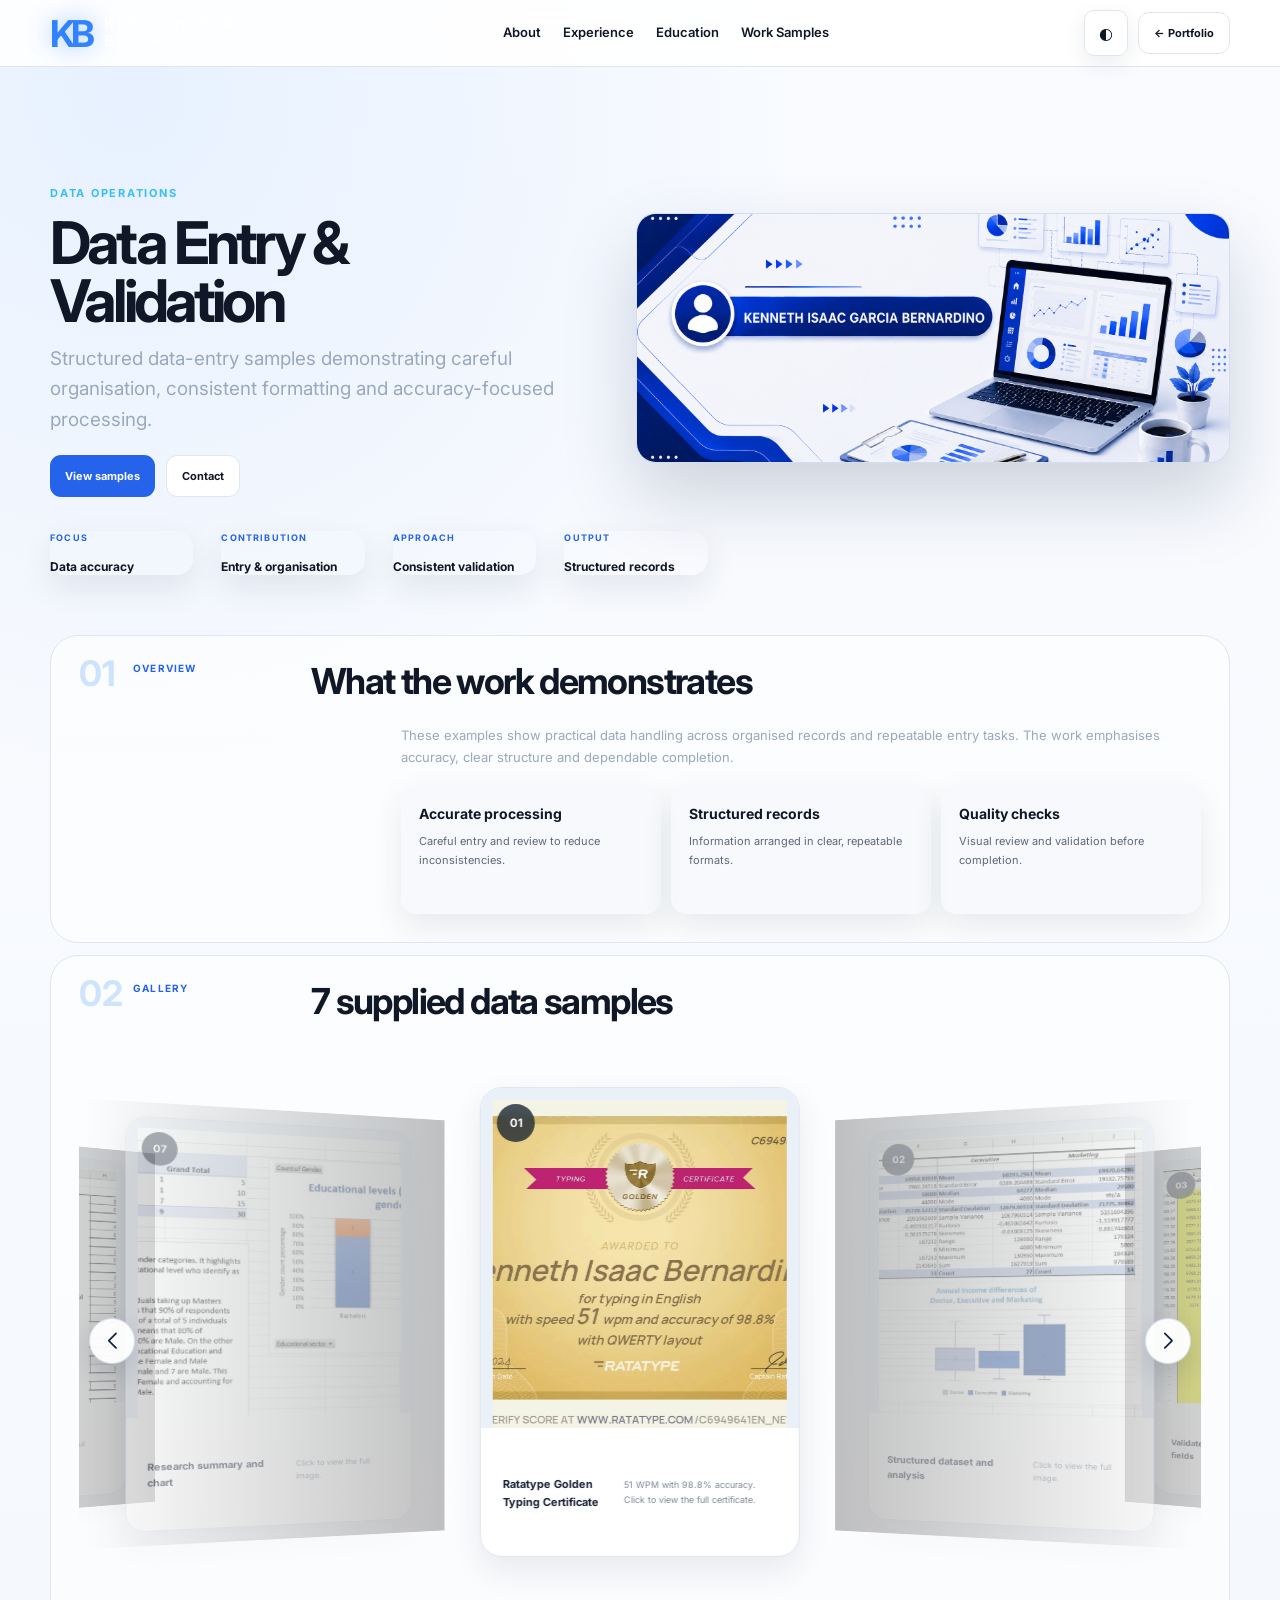
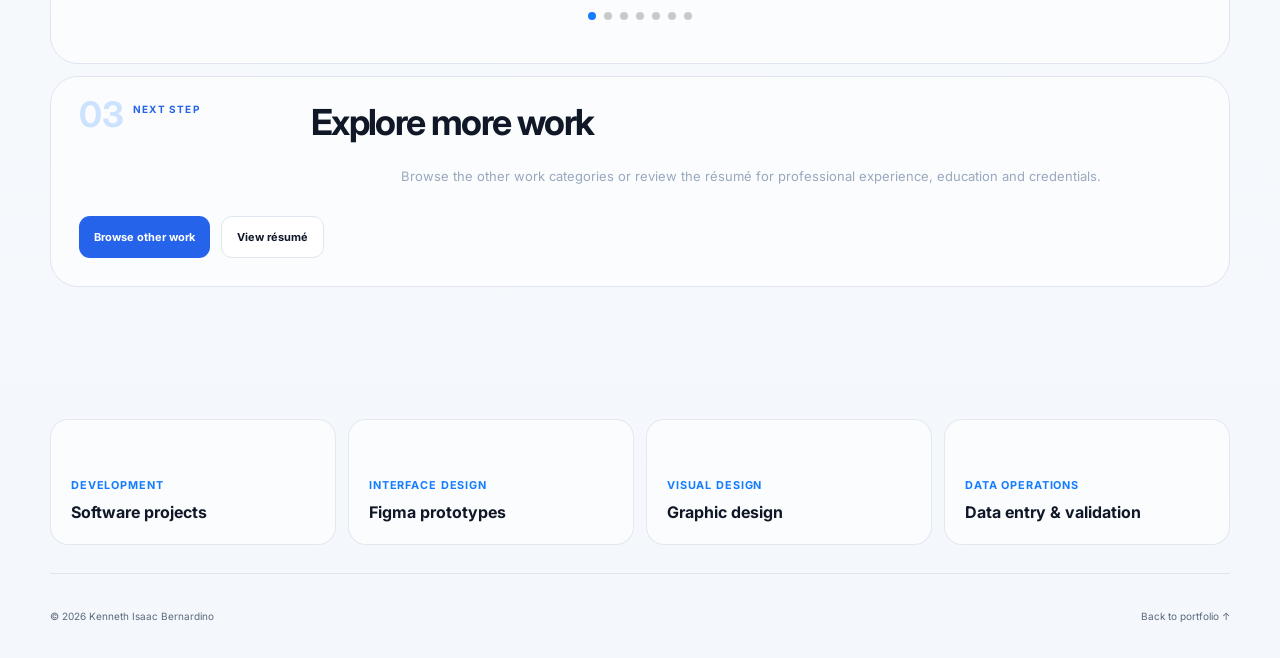
==== commit 6e8c666d: "Update portfolio 01/08/2026" ====
--- a/work-samples/data-entry.html
+++ b/work-samples/data-entry.html
@@ -1,10 +1,53 @@
 <!DOCTYPE html>
 
-<html lang="en"><head><meta charset="utf-8"/><meta content="width=device-width,initial-scale=1" name="viewport"/><title>Data Entry &amp; Validation — Kenneth Bernardino</title><meta content="Structured data-entry samples demonstrating careful organisation, consistent formatting and accuracy-focused processing." name="description"/><meta content="#ffffff" name="theme-color"/><link href="https://fonts.googleapis.com" rel="preconnect"/><link crossorigin="" href="https://fonts.gstatic.com" rel="preconnect"/><link href="https://fonts.googleapis.com/css2?family=Inter:wght@400;500;600;700&amp;display=swap" rel="stylesheet"/><link href="../css/style.css" rel="stylesheet"/><script defer="" src="../js/app.js"></script></head>
-<body class="case-page"><header class="nav-wrap"><nav aria-label="Case study navigation" class="nav case-nav container"><a class="brand" href="../index.html"><img alt="Kenneth Bernardino logo" src="../assets/images/logo.png"/><span>KB</span></a><div class="links" id="links"><a href="../index.html#about">About</a><a href="../index.html#experience">Experience</a><a href="../index.html#work">Work Samples</a></div><button aria-label="Toggle colour theme" class="icon-btn case-theme-toggle" id="theme" title="Toggle light and dark mode">◐</button><button aria-label="Open navigation" aria-expanded="false" aria-controls="links" class="menu" id="menu"><span></span><span></span><span></span></button><a class="light-btn secondary" href="../index.html#work">← Portfolio</a></nav></header>
-<main class="case-main container"><div class="case-cover"><img alt="Data Entry &amp; Validation cover" src="../assets/covers/data-entry.png"/></div>
-<section class="case-intro"><div><span class="eyebrow">Data Operations</span><h1>Data Entry &amp; Validation</h1><p>Structured data-entry samples demonstrating careful organisation, consistent formatting and accuracy-focused processing.</p><div class="actions"><a class="light-btn" href="#gallery">View samples</a><a class="light-btn secondary" href="../index.html#contact">Contact</a></div></div><div class="case-meta"><div><span>Focus</span><strong>Data accuracy</strong></div><div><span>Contribution</span><strong>Entry &amp; organisation</strong></div><div><span>Approach</span><strong>Consistent validation</strong></div><div><span>Output</span><strong>Structured records</strong></div></div></section>
-<section class="case-section"><div class="case-section-head"><span>Overview</span><h2>What the work demonstrates</h2></div><p class="case-copy">These examples show practical data handling across organised records and repeatable entry tasks. The work emphasises accuracy, clear structure and dependable completion.</p><div class="case-list"><article><h3>Accurate processing</h3><p>Careful entry and review to reduce inconsistencies.</p></article><article><h3>Structured records</h3><p>Information arranged in clear, repeatable formats.</p></article><article><h3>Quality checks</h3><p>Visual review and validation before completion.</p></article></div></section>
-<section class="case-section" id="gallery"><div class="case-section-head"><span>Gallery</span><h2>7 supplied data samples</h2></div><div class="gallery"><figure aria-label="Open larger image: Research summary and chart" class="shot" role="button" tabindex="0"><div class="shot-media"><img alt="Research summary and chart" loading="lazy" src="../assets/work/data/data-01.webp"/></div><figcaption><strong>Research summary and chart</strong><span>Click to view the full image.</span></figcaption></figure><figure aria-label="Open larger image: Structured dataset and analysis" class="shot" role="button" tabindex="0"><div class="shot-media"><img alt="Structured dataset and analysis" loading="lazy" src="../assets/work/data/data-02.webp"/></div><figcaption><strong>Structured dataset and analysis</strong><span>Click to view the full image.</span></figcaption></figure><figure aria-label="Open larger image: Validated spreadsheet fields" class="shot" role="button" tabindex="0"><div class="shot-media"><img alt="Validated spreadsheet fields" loading="lazy" src="../assets/work/data/data-03.webp"/></div><figcaption><strong>Validated spreadsheet fields</strong><span>Click to view the full image.</span></figcaption></figure><figure aria-label="Open larger image: Daily reporting template" class="shot" role="button" tabindex="0"><div class="shot-media"><img alt="Daily reporting template" loading="lazy" src="../assets/work/data/data-04.webp"/></div><figcaption><strong>Daily reporting template</strong><span>Click to view the full image.</span></figcaption></figure><figure aria-label="Open larger image: Confidential record layout" class="shot" role="button" tabindex="0"><div class="shot-media"><img alt="Confidential record layout" loading="lazy" src="../assets/work/data/data-05.webp"/></div><figcaption><strong>Confidential record layout</strong><span>Click to view the full image.</span></figcaption></figure><figure aria-label="Open larger image: Organised entry worksheet" class="shot" role="button" tabindex="0"><div class="shot-media"><img alt="Organised entry worksheet" loading="lazy" src="../assets/work/data/data-06.webp"/></div><figcaption><strong>Organised entry worksheet</strong><span>Click to view the full image.</span></figcaption></figure><figure aria-label="Open larger image: Ratatype English typing certificate" class="shot" role="button" tabindex="0"><div class="shot-media"><img alt="Ratatype Golden Typing Certificate awarded to Kenneth Isaac Bernardino for 51 words per minute and 98.8 percent accuracy" loading="lazy" src="../assets/work/data/typing-certificate.webp"/></div><figcaption><strong>Ratatype Golden Typing Certificate</strong><span>51 WPM with 98.8% accuracy. Click to view the full certificate.</span></figcaption></figure></div></section>
-<section class="case-section"><div class="case-section-head"><span>Next step</span><h2>Explore more work</h2></div><p class="case-copy">Browse the other work categories or review the résumé for professional experience, education and credentials.</p><div class="actions"><a class="light-btn" href="../index.html#work">Browse other work</a><a class="light-btn secondary" href="../assets/resume/Kenneth_Bernardino_CV.pdf" target="_blank">View résumé</a></div></section></main>
-<footer class="case-footer container"><span>© 2026 Kenneth Isaac Bernardino</span><a href="../index.html">Back to portfolio ↑</a></footer><a aria-label="Back to top" class="back-to-top" href="#" id="backToTop">↑</a></body></html>+<html lang="en"><head><meta charset="utf-8"/><meta content="width=device-width,initial-scale=1" name="viewport"/><title>Data Entry &amp; Validation — Kenneth Bernardino</title><meta content="Structured data-entry samples demonstrating careful organisation, consistent formatting and accuracy-focused processing." name="description"/><meta content="#ffffff" name="theme-color"/><link href="https://fonts.googleapis.com" rel="preconnect"/><link crossorigin="" href="https://fonts.gstatic.com" rel="preconnect"/><link href="https://fonts.googleapis.com/css2?family=Inter:wght@400;500;600;700&amp;display=swap" rel="stylesheet"/><link href="https://cdn.jsdelivr.net/npm/swiper@11/swiper-bundle.min.css" rel="stylesheet"/><link href="../css/style.css" rel="stylesheet"/><script defer="" src="../js/app.js"></script></head>
+<body class="case-page-redesign case-page"><header class="nav-wrap">
+<nav aria-label="Case study navigation" class="nav case-nav container case-nav-redesign">
+<a class="brand brand-full" href="../index.html">
+<span class="brand-mark">KB</span>
+<span class="brand-name">Kenneth Isaac<br/>Bernardino</span>
+</a>
+<div class="links" id="links">
+<a href="../index.html#about">About</a>
+<a href="../index.html#experience">Experience</a>
+<a href="../index.html#credentials">Education</a>
+<a href="../index.html#work">Work Samples</a>
+</div>
+<div class="nav-actions">
+<button aria-label="Toggle colour theme" class="icon-btn case-theme-toggle" id="theme" title="Toggle light and dark mode">◐</button>
+<button aria-controls="links" aria-expanded="false" aria-label="Open navigation" class="menu" id="menu"><span></span><span></span><span></span></button>
+<a class="light-btn secondary case-back-link" href="../index.html#work">← Portfolio</a>
+</div>
+</nav>
+</header>
+<main class="case-main container case-main-redesign">
+<section class="case-hero-redesign">
+<div class="case-hero-copy">
+<span class="eyebrow">Data Operations</span>
+<h1>Data Entry &amp; Validation</h1>
+<p>Structured data-entry samples demonstrating careful organisation, consistent formatting and accuracy-focused processing.</p>
+<div class="actions"><a class="light-btn" href="#gallery">View samples</a><a class="light-btn secondary" href="../index.html#contact">Contact</a></div>
+</div>
+<div class="case-hero-media">
+<img alt="Data Entry &amp; Validation cover" src="../assets/covers/data entry.png"/>
+</div>
+</section><section class="case-intro case-intro-redesign"><div class="case-meta case-meta-redesign"><div><span>Focus</span><strong>Data accuracy</strong></div><div><span>Contribution</span><strong>Entry &amp; organisation</strong></div><div><span>Approach</span><strong>Consistent validation</strong></div><div><span>Output</span><strong>Structured records</strong></div></div></section>
+<section class="case-section case-section-redesign"><div class="case-section-head"><i class="case-section-number">01</i><span>Overview</span><h2>What the work demonstrates</h2></div><p class="case-copy">These examples show practical data handling across organised records and repeatable entry tasks. The work emphasises accuracy, clear structure and dependable completion.</p><div class="case-list"><article><h3>Accurate processing</h3><p>Careful entry and review to reduce inconsistencies.</p></article><article><h3>Structured records</h3><p>Information arranged in clear, repeatable formats.</p></article><article><h3>Quality checks</h3><p>Visual review and validation before completion.</p></article></div></section>
+<section class="case-section case-section-redesign" id="gallery"><div class="case-section-head"><i class="case-section-number">02</i><span>Gallery</span><h2>7 supplied data samples</h2></div><div class="swiper portfolio-swiper"><div class="swiper-wrapper"><div class="swiper-slide"><figure aria-label="Open larger image: Ratatype English typing certificate" class="shot-redesign shot portfolio-slide-card" role="button" tabindex="0"><div class="shot-media"><span class="shot-index">01</span><img alt="Ratatype Golden Typing Certificate awarded to Kenneth Isaac Bernardino for 51 words per minute and 98.8 percent accuracy" fetchpriority="high" loading="eager" src="../assets/work/data/typing-certificate.webp"/></div><figcaption><strong>Ratatype Golden Typing Certificate</strong><span>51 WPM with 98.8% accuracy. Click to view the full certificate.</span></figcaption></figure></div><div class="swiper-slide"><figure aria-label="Open larger image: Structured dataset and analysis" class="shot-redesign shot portfolio-slide-card" role="button" tabindex="0"><div class="shot-media"><span class="shot-index">02</span><img alt="Structured dataset and analysis" decoding="async" loading="lazy" src="../assets/work/data/data-02.webp"/></div><figcaption><strong>Structured dataset and analysis</strong><span>Click to view the full image.</span></figcaption></figure></div><div class="swiper-slide"><figure aria-label="Open larger image: Validated spreadsheet fields" class="shot-redesign shot portfolio-slide-card" role="button" tabindex="0"><div class="shot-media"><span class="shot-index">03</span><img alt="Validated spreadsheet fields" decoding="async" loading="lazy" src="../assets/work/data/data-03.webp"/></div><figcaption><strong>Validated spreadsheet fields</strong><span>Click to view the full image.</span></figcaption></figure></div><div class="swiper-slide"><figure aria-label="Open larger image: Daily reporting template" class="shot-redesign shot portfolio-slide-card" role="button" tabindex="0"><div class="shot-media"><span class="shot-index">04</span><img alt="Daily reporting template" decoding="async" loading="lazy" src="../assets/work/data/data-04.webp"/></div><figcaption><strong>Daily reporting template</strong><span>Click to view the full image.</span></figcaption></figure></div><div class="swiper-slide"><figure aria-label="Open larger image: Confidential record layout" class="shot-redesign shot portfolio-slide-card" role="button" tabindex="0"><div class="shot-media"><span class="shot-index">05</span><img alt="Confidential record layout" decoding="async" loading="lazy" src="../assets/work/data/data-05.webp"/></div><figcaption><strong>Confidential record layout</strong><span>Click to view the full image.</span></figcaption></figure></div><div class="swiper-slide"><figure aria-label="Open larger image: Organised entry worksheet" class="shot-redesign shot portfolio-slide-card" role="button" tabindex="0"><div class="shot-media"><span class="shot-index">06</span><img alt="Organised entry worksheet" decoding="async" loading="lazy" src="../assets/work/data/data-06.webp"/></div><figcaption><strong>Organised entry worksheet</strong><span>Click to view the full image.</span></figcaption></figure></div><div class="swiper-slide"><figure aria-label="Open larger image: Research summary and chart" class="shot-redesign shot portfolio-slide-card" role="button" tabindex="0"><div class="shot-media"><span class="shot-index">07</span><img alt="Research summary and chart" decoding="async" loading="lazy" src="../assets/work/data/data-01.webp"/></div><figcaption><strong>Research summary and chart</strong><span>Click to view the full image.</span></figcaption></figure></div></div><button aria-label="Previous gallery item" class="swiper-button-prev portfolio-swiper-prev" type="button"></button><button aria-label="Next gallery item" class="swiper-button-next portfolio-swiper-next" type="button"></button><div class="swiper-pagination portfolio-swiper-pagination"></div></div></section>
+<section class="case-section case-section-redesign"><div class="case-section-head"><i class="case-section-number">03</i><span>Next step</span><h2>Explore more work</h2></div><p class="case-copy">Browse the other work categories or review the résumé for professional experience, education and credentials.</p><div class="actions"><a class="light-btn" href="../index.html#work">Browse other work</a><a class="light-btn secondary" href="../assets/resume/Kenneth_Bernardino_CV.pdf" target="_blank">View résumé</a></div></section></main>
+<section class="case-next-nav container">
+<a href="software-development.html"><span>Development</span><strong>Software projects</strong></a>
+<a href="figma-design.html"><span>Interface design</span><strong>Figma prototypes</strong></a>
+<a href="graphic-design.html"><span>Visual design</span><strong>Graphic design</strong></a>
+<a href="data-entry.html"><span>Data operations</span><strong>Data entry &amp; validation</strong></a>
+</section>
+<footer class="case-footer container"><span>© 2026 Kenneth Isaac Bernardino</span><a href="../index.html">Back to portfolio ↑</a></footer><a aria-label="Back to top" class="back-to-top" href="#" id="backToTop">↑</a>
+<div aria-hidden="true" class="portfolio-lightbox" id="portfolioLightbox">
+<div class="portfolio-lightbox-backdrop" data-lightbox-close=""></div>
+<div aria-modal="true" class="portfolio-lightbox-dialog" role="dialog">
+<button aria-label="Close enlarged image" class="portfolio-lightbox-close" data-lightbox-close="" type="button">×</button>
+<img alt="" id="portfolioLightboxImage" src=""/>
+<div class="portfolio-lightbox-caption" id="portfolioLightboxCaption"></div>
+<button aria-label="Previous enlarged image" class="portfolio-lightbox-nav portfolio-lightbox-prev" type="button">←</button><button aria-label="Next enlarged image" class="portfolio-lightbox-nav portfolio-lightbox-next" type="button">→</button><div class="portfolio-lightbox-counter" id="portfolioLightboxCounter">1 / 1</div></div>
+</div>
+<script defer="" src="https://cdn.jsdelivr.net/npm/swiper@11/swiper-bundle.min.js"></script><script defer="" src="../js/subpage-swiper.js"></script></body></html>
--- a/css/style.css
+++ b/css/style.css
@@ -1090,3 +1090,3984 @@
     box-shadow:var(--case-shadow)!important;
   }
 }
+
+/* Cinematic homepage hero slider */
+.home-cinematic .nav-wrap{position:fixed;inset:0 0 auto;z-index:120;background:rgba(4,10,20,.76);border-color:rgba(255,255,255,.09);box-shadow:0 10px 32px rgba(0,0,0,.16)}
+.home-cinematic:not(.theme-dark) .nav-wrap{background:rgba(255,255,255,.9);border-color:rgba(15,23,42,.1)}
+.home-cinematic .hero-cinematic{position:relative;width:100%;max-width:none;min-height:740px;padding:72px 0 0;overflow:hidden;display:block;background:#06101e;color:#fff}
+.hero-slides,.hero-slide,.hero-shade{position:absolute;inset:0}
+.hero-slide{opacity:0;transform:scale(1.03);transition:opacity .9s ease,transform 6s ease;pointer-events:none}
+.hero-slide.active{opacity:1;transform:scale(1)}
+.hero-slide img{width:100%;height:100%;object-fit:cover;object-position:center 28%;filter:saturate(.96) contrast(1.04)}
+.hero-slide:nth-child(2) img{object-position:center 22%}
+.hero-slide:nth-child(3) img{object-position:center 32%}
+.hero-slide:nth-child(4) img{object-position:center 24%}
+.hero-shade{background:linear-gradient(90deg,rgba(2,8,18,.96) 0%,rgba(2,8,18,.8) 36%,rgba(2,8,18,.22) 70%,rgba(2,8,18,.42) 100%),linear-gradient(0deg,rgba(2,8,18,.68),transparent 55%);z-index:2}
+.hero-stage{position:relative;z-index:4;min-height:668px;display:flex;align-items:center;padding-top:30px;padding-bottom:66px}
+.home-cinematic .hero-copy{max-width:620px;margin:0}
+.home-cinematic .hero-copy h1{font-size:clamp(52px,6vw,84px);line-height:.94;margin:22px 0 22px;color:#fff;text-shadow:0 8px 34px rgba(0,0,0,.28)}
+.home-cinematic .hero-copy h1 span{color:#4f8cff}
+.home-cinematic .hero-copy .role{color:#fff}
+.home-cinematic .hero-copy .intro{max-width:590px;color:#d8e2f0;font-size:17px;line-height:1.72;text-shadow:0 3px 18px rgba(0,0,0,.3)}
+.home-cinematic .hero-copy .btn{min-height:50px;padding:0 22px;background:rgba(9,20,38,.54);border-color:rgba(255,255,255,.28);color:#fff;backdrop-filter:blur(12px);box-shadow:0 14px 34px rgba(0,0,0,.18)}
+.home-cinematic .hero-copy .btn.primary{background:linear-gradient(135deg,#1d6fff,#2563eb);border-color:#4c8cff;box-shadow:0 16px 38px rgba(37,99,235,.35)}
+.home-cinematic .hero-copy .btn:hover{transform:translateY(-4px);border-color:#60a5fa;box-shadow:0 18px 42px rgba(0,0,0,.28)}
+.hero-metrics{display:grid;grid-template-columns:repeat(4,minmax(0,1fr));max-width:690px;margin-top:42px;border-top:1px solid rgba(255,255,255,.18);padding-top:22px}
+.hero-metrics>div{padding:0 21px;border-right:1px solid rgba(255,255,255,.14)}
+.hero-metrics>div:first-child{padding-left:0}.hero-metrics>div:last-child{border-right:0}
+.hero-metrics strong{display:block;color:#fff;font-size:16px}.hero-metrics span{display:block;color:#aebed2;font-size:10px;margin-top:3px}
+.slider-arrow{position:absolute;z-index:6;top:51%;width:48px;height:48px;border-radius:50%;border:1px solid rgba(255,255,255,.18);background:rgba(4,12,25,.55);color:#fff;font-size:34px;line-height:1;display:grid;place-items:center;cursor:pointer;backdrop-filter:blur(12px);transition:.25s}
+.slider-arrow:hover{background:#2563eb;transform:scale(1.08)}.slider-prev{left:24px}.slider-next{right:24px}
+.slider-dots{position:absolute;z-index:7;bottom:28px;left:50%;transform:translateX(-50%);display:flex;gap:9px}
+.slider-dots button{width:10px;height:10px;padding:0;border:0;border-radius:50%;background:rgba(255,255,255,.52);cursor:pointer;transition:.25s}
+.slider-dots button.active{width:30px;border-radius:99px;background:#3b82f6}
+.home-cinematic .ticker{background:#07111f;border-color:rgba(255,255,255,.08)}
+.home-cinematic #contact .contact-inner{background:linear-gradient(135deg,#07111f,#0b1930);color:#fff;border-color:rgba(255,255,255,.1)}
+.home-cinematic #contact .contact-inner p{color:#9fb0c6}
+.wechat-contact{border-color:rgba(7,193,96,.7)!important;box-shadow:0 10px 28px rgba(7,193,96,.14)!important}
+.wechat-contact:hover{background:rgba(7,193,96,.12)!important;border-color:#07c160!important}
+.wechat-toast{position:fixed;z-index:300;left:50%;bottom:28px;transform:translate(-50%,20px);background:#07111f;color:#fff;border:1px solid rgba(255,255,255,.14);padding:12px 17px;border-radius:12px;box-shadow:0 18px 48px rgba(0,0,0,.28);opacity:0;visibility:hidden;transition:.25s;font-size:12px}.wechat-toast.show{opacity:1;visibility:visible;transform:translate(-50%,0)}
+@media(max-width:900px){
+  .home-cinematic .hero-cinematic{min-height:720px;padding-top:72px}
+  .hero-stage{min-height:648px;align-items:flex-end;padding-bottom:74px}
+  .hero-shade{background:linear-gradient(0deg,rgba(2,8,18,.98) 0%,rgba(2,8,18,.7) 54%,rgba(2,8,18,.22) 100%)}
+  .hero-slide img{object-position:center 20%}
+  .home-cinematic .hero-copy{max-width:680px}
+  .home-cinematic .hero-copy h1{font-size:clamp(44px,10vw,66px)}
+  .hero-metrics{grid-template-columns:repeat(2,1fr);gap:15px;margin-top:30px}
+  .hero-metrics>div{border:0;padding:0}
+  .slider-arrow{top:46%;width:42px;height:42px}.slider-prev{left:12px}.slider-next{right:12px}
+}
+@media(max-width:620px){
+  .home-cinematic .hero-cinematic{min-height:760px;padding-top:64px}
+  .hero-stage{min-height:696px;align-items:flex-end;padding:0 0 70px}
+  .hero-slide img{object-position:center 17%}
+  .hero-slide:nth-child(2) img{object-position:center 16%}.hero-slide:nth-child(3) img{object-position:center 24%}.hero-slide:nth-child(4) img{object-position:center 18%}
+  .hero-shade{background:linear-gradient(0deg,rgba(2,8,18,.99) 0%,rgba(2,8,18,.82) 47%,rgba(2,8,18,.08) 100%)}
+  .home-cinematic .hero-copy{text-align:left}
+  .home-cinematic .hero-copy h1{font-size:44px;margin:16px 0}
+  .home-cinematic .hero-copy .intro{font-size:14px;line-height:1.55}
+  .home-cinematic .hero-copy .actions{display:grid;grid-template-columns:1fr;gap:10px;margin-top:20px}
+  .home-cinematic .hero-copy .btn{width:100%}
+  .hero-metrics{grid-template-columns:repeat(2,1fr);gap:12px;border-top:1px solid rgba(255,255,255,.16);padding-top:16px;margin-top:22px}
+  .hero-metrics strong{font-size:13px}.hero-metrics span{font-size:9px}
+  .slider-arrow{display:none}.slider-dots{bottom:22px}
+}
+@media(prefers-reduced-motion:reduce){.hero-slide{transition:none;transform:none}.slider-dots button{transition:none}}
+
+
+/* Static cinematic hero collage */
+.home-cinematic .hero-static{
+  position:relative;
+  width:100%;
+  max-width:none;
+  min-height:680px;
+  padding:72px 0 0;
+  overflow:hidden;
+  display:block;
+  background:
+    radial-gradient(circle at 35% 25%,rgba(59,130,246,.16),transparent 34%),
+    linear-gradient(135deg,#06101e 0%,#071321 48%,#0a1625 100%);
+  color:#fff;
+}
+.home-cinematic .hero-static::after{
+  content:"";
+  position:absolute;
+  inset:0;
+  pointer-events:none;
+  background:linear-gradient(90deg,rgba(3,9,18,.22),transparent 42%,rgba(3,9,18,.1));
+}
+.hero-static .hero-stage{
+  position:relative;
+  z-index:2;
+  min-height:608px;
+  display:grid;
+  grid-template-columns:minmax(350px,39%) minmax(0,61%);
+  align-items:stretch;
+  padding-top:0;
+  padding-bottom:0;
+  gap:26px;
+}
+.hero-static .hero-copy{
+  align-self:center;
+  max-width:520px;
+  padding:42px 0 54px;
+  z-index:3;
+}
+.hero-static .hero-copy h1{
+  font-size:clamp(48px,5.1vw,74px)!important;
+  line-height:.96!important;
+  margin:18px 0 20px!important;
+  color:#fff!important;
+  letter-spacing:-.055em;
+}
+.hero-static .hero-copy h1 span{color:#3b82f6!important}
+.hero-static .hero-copy .intro{
+  max-width:440px!important;
+  color:#d7e1ed!important;
+  font-size:16px!important;
+  line-height:1.7!important;
+  margin:0 0 26px;
+}
+.hero-static .hero-copy .actions{display:flex;gap:14px;flex-wrap:wrap}
+.hero-static .hero-copy .btn{min-height:50px!important;padding:0 20px!important}
+.hero-static .hero-metrics{
+  max-width:620px;
+  grid-template-columns:repeat(4,minmax(0,1fr));
+  margin-top:34px;
+  padding-top:18px;
+}
+.hero-static .hero-metrics>div{padding:0 15px}
+.hero-static .hero-metrics>div:first-child{padding-left:0}
+.hero-collage{
+  position:relative;
+  min-width:0;
+  display:grid;
+  grid-template-columns:1.12fr .86fr .92fr;
+  align-self:stretch;
+  height:608px;
+  margin-right:calc((100vw - min(1180px,92vw))/ -2);
+  overflow:hidden;
+  filter:drop-shadow(-18px 24px 40px rgba(0,0,0,.28));
+}
+.collage-panel{
+  position:relative;
+  margin:0;
+  min-width:0;
+  overflow:hidden;
+  background:#111827;
+  border-left:1px solid rgba(255,255,255,.12);
+  transform:skewX(-8deg) scale(1.08);
+  transform-origin:center;
+}
+.collage-panel:first-child{border-left:0}
+.collage-panel img{
+  width:122%;
+  height:100%;
+  object-fit:cover;
+  transform:skewX(8deg) scale(1.02);
+  margin-left:-11%;
+  transition:transform .45s ease,filter .45s ease;
+  filter:saturate(.95) contrast(1.03);
+}
+.collage-one img{object-position:center 40%}
+.collage-two img{object-position:center 24%}
+.collage-three img{object-position:center 40%}
+.collage-panel:hover img{transform:skewX(8deg) scale(1.07);filter:saturate(1.02) contrast(1.06)}
+.hero-collage::before{
+  content:"";
+  position:absolute;
+  inset:0;
+  z-index:4;
+  pointer-events:none;
+  background:linear-gradient(90deg,rgba(6,16,30,.55),transparent 18%,transparent 85%,rgba(6,16,30,.14));
+}
+@media(max-width:1050px){
+  .hero-static .hero-stage{grid-template-columns:42% 58%;gap:12px}
+  .hero-collage{height:590px}
+  .hero-static .hero-copy h1{font-size:clamp(46px,6vw,64px)!important}
+  .hero-static .hero-metrics{grid-template-columns:repeat(2,1fr);gap:14px}
+  .hero-static .hero-metrics>div{border:0;padding:0}
+}
+@media(max-width:820px){
+  .home-cinematic .hero-static{padding-top:72px;min-height:auto}
+  .hero-static .hero-stage{display:flex;flex-direction:column;padding:0;width:100%;max-width:none;gap:0}
+  .hero-collage{order:-1;width:100%;height:430px;margin:0;grid-template-columns:1.1fr .9fr .9fr}
+  .hero-static .hero-copy{width:min(92%,680px);margin:0 auto;padding:36px 0 48px;text-align:left}
+  .hero-static .hero-copy .intro{max-width:620px!important}
+  .hero-static .hero-copy .actions{justify-content:flex-start}
+  .hero-static .hero-metrics{grid-template-columns:repeat(4,1fr)}
+  .hero-static .hero-metrics>div{border-right:1px solid rgba(255,255,255,.14);padding:0 12px}
+  .hero-static .hero-metrics>div:first-child{padding-left:0}.hero-static .hero-metrics>div:last-child{border:0}
+}
+@media(max-width:560px){
+  .hero-collage{height:330px;grid-template-columns:1fr .84fr .84fr}
+  .hero-static .hero-copy{padding:30px 0 42px}
+  .hero-static .hero-copy h1{font-size:44px!important;margin:14px 0 16px!important}
+  .hero-static .hero-copy .intro{font-size:14px!important;line-height:1.55!important}
+  .hero-static .hero-copy .actions{display:grid;grid-template-columns:1fr;gap:10px}
+  .hero-static .hero-copy .btn{width:100%}
+  .hero-static .hero-metrics{grid-template-columns:repeat(2,1fr);gap:14px;border-top:1px solid rgba(255,255,255,.16);padding-top:16px}
+  .hero-static .hero-metrics>div{border:0!important;padding:0!important}
+  .collage-panel{transform:skewX(-5deg) scale(1.07)}
+  .collage-panel img{transform:skewX(5deg) scale(1.03)}
+  .collage-panel:hover img{transform:skewX(5deg) scale(1.06)}
+}
+@media(prefers-reduced-motion:reduce){.collage-panel img{transition:none}}
+
+/* Final static hero refinement */
+.home-cinematic .nav-wrap{
+  background:rgba(5,13,25,.72)!important;
+  backdrop-filter:blur(18px) saturate(130%);
+  border-bottom:1px solid rgba(148,163,184,.14)!important;
+}
+.home-cinematic:not(.theme-dark) .nav-wrap{
+  background:rgba(255,255,255,.82)!important;
+  border-bottom-color:rgba(15,23,42,.09)!important;
+}
+.hero-static .hero-copy h1 small{
+  display:block;
+  font:inherit;
+  font-size:.58em;
+  line-height:1.05;
+  color:#fff;
+  letter-spacing:-.045em;
+  margin-bottom:.08em;
+}
+.hero-static .hero-collage{
+  grid-template-columns:1.18fr .84fr .96fr;
+  gap:16px;
+  overflow:visible;
+  filter:none;
+  padding:20px 0 20px 12px;
+}
+.hero-static .collage-panel{
+  border:1px solid rgba(96,165,250,.28);
+  border-radius:18px;
+  transform:skewX(-4deg);
+  box-shadow:0 38px 82px rgba(0,0,0,.48),0 0 46px rgba(37,99,235,.10);
+}
+.hero-static .collage-panel img{
+  width:112%;
+  margin-left:-6%;
+  transform:skewX(4deg) scale(1.04);
+}
+.hero-static .collage-panel:hover{
+  border-color:rgba(96,165,250,.56);
+  box-shadow:0 44px 92px rgba(0,0,0,.54),0 0 54px rgba(37,99,235,.18);
+}
+.hero-static .collage-panel:hover img{transform:skewX(4deg) scale(1.075)}
+.hero-static .collage-one img{object-position:42% 34%}
+.hero-static .collage-two img{object-position:center 22%}
+.hero-static .collage-three img{object-position:center 38%}
+.hero-static .hero-collage::after{
+  content:"";
+  position:absolute;
+  inset:8% 5% 8% 0;
+  z-index:-1;
+  background:radial-gradient(circle at 48% 45%,rgba(37,99,235,.24),transparent 65%);
+  filter:blur(24px);
+}
+.hero-static .hero-collage::before{border-radius:18px}
+.hero-static .hero-metrics{
+  gap:10px;
+  border-top:0;
+  padding-top:0;
+  margin-top:30px;
+}
+.hero-static .hero-metrics>div{
+  position:relative;
+  min-height:78px;
+  padding:13px 12px!important;
+  border:1px solid rgba(148,163,184,.16)!important;
+  border-radius:13px;
+  background:rgba(15,29,51,.52);
+  box-shadow:0 12px 30px rgba(0,0,0,.16);
+  backdrop-filter:blur(10px);
+}
+.hero-static .metric-icon{
+  display:block;
+  color:#60a5fa;
+  font-size:17px;
+  line-height:1;
+  margin-bottom:7px;
+}
+.hero-static .hero-metrics strong{font-size:12px}
+.hero-static .hero-metrics span:not(.metric-icon){font-size:9px}
+.home-cinematic .ticker{overflow:hidden}
+.home-cinematic .ticker-track{
+  display:flex;
+  width:max-content;
+  justify-content:flex-start;
+  animation:heroTicker 28s linear infinite;
+  will-change:transform;
+}
+.home-cinematic .ticker-track span,
+.home-cinematic .ticker-track span+span{display:block;padding-right:48px}
+@keyframes heroTicker{from{transform:translateX(0)}to{transform:translateX(-50%)}}
+@media(max-width:1050px){
+  .hero-static .hero-collage{gap:10px;padding-left:6px}
+  .hero-static .collage-panel{border-radius:14px}
+}
+@media(max-width:820px){
+  .hero-static .hero-collage{padding:12px 4%;gap:10px;overflow:hidden}
+  .hero-static .collage-panel{transform:skewX(-3deg);box-shadow:0 25px 55px rgba(0,0,0,.4)}
+  .hero-static .collage-panel img{transform:skewX(3deg) scale(1.04)}
+  .hero-static .collage-panel:hover img{transform:skewX(3deg) scale(1.06)}
+  .hero-static .hero-metrics{grid-template-columns:repeat(2,1fr)!important}
+}
+@media(max-width:560px){
+  .hero-static .hero-collage{height:315px;gap:7px}
+  .hero-static .hero-copy h1 small{font-size:.55em}
+  .hero-static .hero-metrics>div{min-height:72px}
+}
+@media(prefers-reduced-motion:reduce){
+  .home-cinematic .ticker-track{animation:none;transform:none}
+}
+
+
+/* ===== Exact generated-reference homepage theme ===== */
+.home-cinematic{background:#020b16;color:#f8fafc}
+.home-cinematic .nav-wrap{background:rgba(3,13,25,.92)!important;border:1px solid rgba(60,130,220,.30);border-radius:22px;top:14px;left:14px;right:14px;width:auto;box-shadow:0 16px 45px rgba(0,0,0,.28);backdrop-filter:blur(22px);height:72px}
+.home-cinematic .nav{height:72px;max-width:none;padding:0 28px}
+.home-cinematic main{padding-top:0}
+.brand-full{display:flex!important;align-items:center;gap:14px;color:#fff!important;text-decoration:none}
+.brand-mark{font-size:37px!important;line-height:1;font-weight:700;letter-spacing:-.12em;color:#3182ff;text-shadow:0 0 24px rgba(49,130,255,.45)}
+.brand-name{font-size:15px!important;line-height:1.12;text-transform:uppercase;letter-spacing:.11em;font-weight:700;color:#fff}
+.home-cinematic .links a{color:#f3f4f6;font-size:14px;font-weight:600}
+.home-cinematic .links a:hover{color:#3b82f6}
+.home-cinematic .icon-btn{background:#0c192a;border-color:#20324b;color:#fff;width:46px;height:46px}
+.home-cinematic .hero-cinematic{min-height:790px;padding:115px 0 42px;background:radial-gradient(circle at 56% 43%,rgba(0,96,255,.24),transparent 30%),linear-gradient(115deg,#020812 0%,#04101e 42%,#020914 100%)}
+.home-cinematic .hero-stage{max-width:1440px;min-height:640px;display:grid;grid-template-columns:40% 60%;align-items:center;gap:18px;padding:0 44px}
+.home-cinematic .hero-copy{max-width:560px;padding-left:10px;z-index:3}
+.home-cinematic .eyebrow{font-size:13px;letter-spacing:.09em;color:#3390ff;margin-bottom:25px}
+.home-cinematic .eyebrow i{background:#2585ff;box-shadow:0 0 15px #2585ff}
+.home-cinematic .hero-copy h1{font-size:clamp(60px,5.5vw,88px);line-height:.94;letter-spacing:-.055em;margin:0 0 24px;color:#fff}
+.home-cinematic .hero-copy h1 small{font-size:.62em;display:block;line-height:1.05;margin-bottom:8px;color:#fff}
+.home-cinematic .hero-copy h1 span{color:#287cf5}
+.home-cinematic .hero-copy .intro{font-size:18px;line-height:1.7;color:#d5dbe5;max-width:560px;margin-bottom:30px}
+.home-cinematic .actions{gap:14px}
+.home-cinematic .hero-copy .btn{height:58px;padding:0 28px;border-radius:10px;font-size:16px;font-weight:650;border:1px solid #36506f;background:#071423;color:#fff;box-shadow:none}
+.home-cinematic .hero-copy .btn.primary{background:linear-gradient(180deg,#2585ff,#0867e8);border-color:#3995ff;box-shadow:0 12px 30px rgba(0,112,255,.28)}
+.home-cinematic .hero-copy .btn:hover{transform:translateY(-3px);box-shadow:0 15px 34px rgba(0,112,255,.22)}
+.home-cinematic .hero-metrics{display:grid;grid-template-columns:repeat(4,1fr);gap:10px;margin-top:38px}
+.home-cinematic .hero-metrics>div{min-height:152px;padding:20px 16px;border-radius:14px;background:linear-gradient(180deg,rgba(13,31,53,.92),rgba(6,19,35,.94));border:1px solid rgba(55,117,192,.34);box-shadow:inset 0 1px 0 rgba(255,255,255,.025),0 14px 34px rgba(0,0,0,.20);display:flex;flex-direction:column;align-items:flex-start;justify-content:flex-end}
+.home-cinematic .hero-metrics .metric-icon{font-size:25px;color:#2789ff;margin-bottom:auto}
+.home-cinematic .hero-metrics strong{font-size:16px;line-height:1.25;color:#fff;margin-bottom:8px}
+.home-cinematic .hero-metrics strong small{font-size:12px}
+.home-cinematic .hero-metrics>div>span:last-child{font-size:11px;color:#a5b4c8}
+.home-cinematic .hero-collage{height:650px;display:grid;grid-template-columns:1.42fr 1.05fr .86fr;gap:12px;align-items:center;position:relative;padding:28px 0 12px 24px;filter:drop-shadow(0 28px 55px rgba(0,0,0,.45))}
+.home-cinematic .hero-collage::before{content:"";position:absolute;inset:8% 1% 7% 4%;background:radial-gradient(circle,rgba(0,100,255,.40),transparent 63%);filter:blur(38px);pointer-events:none}
+.home-cinematic .collage-panel{height:90%;border-radius:16px;border:1px solid rgba(48,139,255,.72);overflow:hidden;background:#07111f;box-shadow:0 24px 65px rgba(0,0,0,.48),0 0 22px rgba(0,117,255,.10);position:relative;z-index:1;transition:transform .35s ease,box-shadow .35s ease}
+.home-cinematic .collage-one{height:96%;transform:rotate(-3.8deg);z-index:3}
+.home-cinematic .collage-two{height:91%;transform:rotate(2.2deg);z-index:2}
+.home-cinematic .collage-three{height:84%;transform:rotate(5deg);z-index:1}
+.home-cinematic .collage-panel:hover{transform:rotate(0deg) translateY(-6px) scale(1.015);z-index:8;box-shadow:0 32px 80px rgba(0,0,0,.58),0 0 36px rgba(0,119,255,.24)}
+.home-cinematic .collage-panel img{width:100%;height:100%;object-fit:cover;display:block}
+.home-cinematic .collage-one img{object-position:43% 50%}
+.home-cinematic .collage-two img{object-position:50% 25%}
+.home-cinematic .collage-three img{object-position:51% 50%}
+.tech-ribbon{height:82px;background:#04101e;border:1px solid rgba(44,92,148,.35);border-radius:22px;margin:0 28px 28px;overflow:hidden;display:flex;align-items:center;box-shadow:inset 0 1px 0 rgba(255,255,255,.02)}
+.tech-ribbon .ticker-track{gap:44px;color:#e5e7eb;font-size:15px;font-weight:500;animation-duration:34s}
+.tech-ribbon .ticker-track span{display:flex;align-items:center;gap:16px;white-space:nowrap;padding-right:20px}
+.tech-ribbon b{color:#2c8cff;font-size:20px;min-width:24px;text-align:center}
+.tech-ribbon i{color:#287cf5;font-style:normal}
+.home-cinematic .section,.home-cinematic .contact,.home-cinematic footer{color:var(--text)}
+
+@media(max-width:1100px){
+ .home-cinematic .hero-stage{grid-template-columns:1fr;padding:0 28px;gap:30px}
+ .home-cinematic .hero-copy{max-width:720px;margin:auto;text-align:center;padding:0}
+ .home-cinematic .eyebrow{justify-content:center}
+ .home-cinematic .hero-copy .intro{margin-left:auto;margin-right:auto}
+ .home-cinematic .actions{justify-content:center}
+ .home-cinematic .hero-metrics{max-width:700px;margin:34px auto 0}
+ .home-cinematic .hero-collage{width:100%;height:540px;max-width:920px;margin:auto;padding-left:0}
+ .home-cinematic .hero-cinematic{padding-top:120px}
+}
+@media(max-width:760px){
+ .home-cinematic .nav-wrap{top:8px;left:8px;right:8px;border-radius:16px;height:64px}
+ .home-cinematic .nav{height:64px;padding:0 14px}
+ .brand-name{font-size:11px!important}.brand-mark{font-size:30px!important}
+ .home-cinematic .hero-cinematic{padding:92px 0 24px;min-height:auto}
+ .home-cinematic .hero-stage{padding:0 18px;display:flex;flex-direction:column}
+ .home-cinematic .hero-copy{order:1;text-align:left}
+ .home-cinematic .eyebrow{justify-content:flex-start;margin-bottom:18px}
+ .home-cinematic .hero-copy h1{font-size:clamp(49px,14vw,68px)}
+ .home-cinematic .hero-copy .intro{font-size:16px;margin:0 0 24px}
+ .home-cinematic .actions{justify-content:flex-start;display:grid;grid-template-columns:1fr 1fr;width:100%}
+ .home-cinematic .hero-copy .btn{padding:0 14px;font-size:13px}
+ .home-cinematic .hero-metrics{grid-template-columns:1fr 1fr;margin-top:26px}
+ .home-cinematic .hero-metrics>div{min-height:118px;padding:15px}
+ .home-cinematic .hero-collage{order:0;height:360px;grid-template-columns:1.35fr 1fr .82fr;gap:6px;padding:8px 0 0;margin-bottom:12px}
+ .home-cinematic .collage-panel{border-radius:11px}
+ .tech-ribbon{margin:0 10px 16px;height:66px;border-radius:15px}
+ .tech-ribbon .ticker-track{font-size:13px}
+}
+@media(max-width:430px){
+ .brand-name{display:none}.home-cinematic .hero-collage{height:290px}.home-cinematic .hero-metrics{gap:8px}.home-cinematic .hero-metrics strong{font-size:14px}
+}
+
+
+/* ===== Light-first compact cinematic hero refinement ===== */
+.home-cinematic:not(.theme-dark){
+  background:#f6f8fc;
+  color:#0f172a;
+}
+.home-cinematic:not(.theme-dark) .nav-wrap{
+  background:rgba(255,255,255,.88)!important;
+  border-color:rgba(148,163,184,.28)!important;
+  box-shadow:0 12px 34px rgba(15,23,42,.08)!important;
+}
+.home-cinematic:not(.theme-dark) .brand-full,
+.home-cinematic:not(.theme-dark) .brand-name,
+.home-cinematic:not(.theme-dark) .links a{
+  color:#0f172a!important;
+}
+.home-cinematic:not(.theme-dark) .links a:hover{color:#2563eb!important}
+.home-cinematic:not(.theme-dark) .icon-btn{
+  background:#fff!important;
+  color:#0f172a!important;
+  border-color:#dbe4f0!important;
+  box-shadow:0 7px 18px rgba(15,23,42,.07);
+}
+
+/* Keep the landing banner cinematic while the rest of the site opens in light mode. */
+.home-cinematic .hero-cinematic{
+  min-height:700px;
+  padding:106px 0 34px;
+}
+.home-cinematic .hero-stage{
+  max-width:1380px;
+  min-height:570px;
+  grid-template-columns:46% 54%;
+  gap:28px;
+  padding:0 42px;
+}
+.home-cinematic .hero-copy{
+  max-width:550px;
+  padding-left:6px;
+}
+.home-cinematic .hero-copy h1{
+  font-size:clamp(54px,5vw,78px);
+}
+.home-cinematic .hero-copy .intro{
+  font-size:17px;
+  line-height:1.65;
+}
+.home-cinematic .hero-copy .btn{
+  height:54px;
+  padding:0 24px;
+  font-size:15px;
+}
+.home-cinematic .hero-metrics{
+  gap:9px;
+  margin-top:32px;
+}
+.home-cinematic .hero-metrics>div{
+  min-height:124px;
+  padding:17px 14px;
+}
+.home-cinematic .hero-metrics .metric-icon{font-size:22px}
+.home-cinematic .hero-metrics strong{font-size:14px}
+
+.home-cinematic .hero-collage{
+  width:min(100%,820px);
+  height:530px;
+  grid-template-columns:1.22fr 1fr .86fr;
+  gap:14px;
+  padding:18px 2px 10px 16px;
+  justify-self:end;
+  filter:drop-shadow(0 22px 42px rgba(0,0,0,.34));
+}
+.home-cinematic .hero-collage::before{
+  inset:12% 4% 10% 8%;
+  opacity:.72;
+}
+.home-cinematic .collage-panel{
+  height:88%;
+  border-radius:18px;
+  box-shadow:0 20px 50px rgba(0,0,0,.38),0 0 18px rgba(0,117,255,.08);
+}
+.home-cinematic .collage-one{height:92%;transform:rotate(-2.2deg)}
+.home-cinematic .collage-two{height:88%;transform:rotate(1.3deg)}
+.home-cinematic .collage-three{height:82%;transform:rotate(2.5deg)}
+.home-cinematic .collage-panel img{
+  object-fit:cover;
+  transform:scale(1.001);
+}
+.home-cinematic .collage-one img{object-position:43% 45%}
+.home-cinematic .collage-two img{object-position:50% 18%}
+.home-cinematic .collage-three img{object-position:50% 32%}
+.home-cinematic .collage-panel:hover{transform:translateY(-4px) scale(1.01)}
+
+.home-cinematic:not(.theme-dark) .tech-ribbon{
+  background:#fff;
+  border-color:#dbe4f0;
+  box-shadow:0 14px 35px rgba(15,23,42,.08);
+}
+.home-cinematic:not(.theme-dark) .tech-ribbon .ticker-track{color:#475569}
+
+@media(max-width:1180px){
+  .home-cinematic .hero-stage{grid-template-columns:44% 56%;padding:0 28px}
+  .home-cinematic .hero-collage{height:490px;max-width:760px}
+  .home-cinematic .hero-metrics>div{min-height:116px}
+}
+@media(max-width:1100px){
+  .home-cinematic .hero-stage{grid-template-columns:1fr;gap:22px}
+  .home-cinematic .hero-collage{height:470px;max-width:820px;justify-self:center;order:0}
+  .home-cinematic .hero-copy{order:1}
+}
+@media(max-width:760px){
+  .home-cinematic .hero-cinematic{padding-top:86px}
+  .home-cinematic .hero-collage{height:310px;max-width:100%;grid-template-columns:1.2fr 1fr .82fr;gap:7px;padding:8px 0}
+  .home-cinematic .collage-one{height:92%;transform:rotate(-1.4deg)}
+  .home-cinematic .collage-two{height:88%;transform:rotate(.8deg)}
+  .home-cinematic .collage-three{height:82%;transform:rotate(1.4deg)}
+  .home-cinematic .hero-copy h1{font-size:clamp(46px,13vw,62px)}
+}
+@media(max-width:430px){
+  .home-cinematic .hero-collage{height:250px}
+  .home-cinematic .hero-metrics>div{min-height:102px}
+}
+
+/* ===== Balanced hero layout fix ===== */
+@media (min-width:1181px){
+  .home-cinematic .hero-cinematic{
+    min-height:760px;
+    padding:112px 0 34px;
+  }
+  .home-cinematic .hero-stage{
+    width:min(1580px,calc(100% - 64px));
+    max-width:1580px;
+    min-height:620px;
+    grid-template-columns:minmax(470px,42%) minmax(700px,58%);
+    gap:44px;
+    padding:0;
+    margin-inline:auto;
+  }
+  .home-cinematic .hero-copy{
+    width:100%;
+    max-width:610px;
+    padding-left:0;
+    align-self:center;
+  }
+  .home-cinematic .hero-copy h1{
+    font-size:clamp(58px,4.7vw,82px);
+  }
+  .home-cinematic .hero-copy .intro{
+    max-width:560px;
+  }
+  .home-cinematic .hero-metrics{
+    max-width:600px;
+  }
+  .home-cinematic .hero-collage{
+    width:100%;
+    max-width:none;
+    height:590px;
+    grid-template-columns:1.34fr 1fr .82fr;
+    gap:16px;
+    padding:20px 0 14px 10px;
+    justify-self:stretch;
+    align-self:center;
+  }
+  .home-cinematic .collage-one{height:94%}
+  .home-cinematic .collage-two{height:91%}
+  .home-cinematic .collage-three{height:86%}
+  .home-cinematic .collage-one img{object-position:44% 43%}
+  .home-cinematic .collage-two img{object-position:50% 20%}
+  .home-cinematic .collage-three img{object-position:50% 35%}
+}
+
+@media (min-width:1600px){
+  .home-cinematic .hero-stage{
+    width:min(1660px,calc(100% - 96px));
+    max-width:1660px;
+    grid-template-columns:minmax(520px,40%) minmax(820px,60%);
+    gap:54px;
+  }
+  .home-cinematic .hero-collage{height:610px}
+}
+
+@media (min-width:1101px) and (max-width:1180px){
+  .home-cinematic .hero-stage{
+    grid-template-columns:45% 55%;
+    gap:22px;
+    padding:0 28px;
+  }
+  .home-cinematic .hero-collage{
+    width:100%;
+    max-width:none;
+    height:500px;
+    justify-self:stretch;
+  }
+}
+
+
+/* ===== Final photo-card and contact refinements ===== */
+.home-cinematic .hero-collage figure,
+.home-cinematic .collage-panel{
+  margin:0 !important;
+  padding:0 !important;
+  overflow:hidden !important;
+  background:#07111f;
+}
+.home-cinematic .collage-panel img{
+  display:block;
+  width:100% !important;
+  height:100% !important;
+  max-width:none !important;
+  object-fit:cover !important;
+  margin:0 !important;
+  padding:0 !important;
+  border:0 !important;
+}
+.home-cinematic .collage-one img{object-position:43% 44% !important}
+.home-cinematic .collage-two img{object-position:50% 18% !important}
+.home-cinematic .collage-three img{object-position:50% 34% !important}
+
+.contact-cards{
+  display:grid;
+  grid-template-columns:repeat(5,minmax(0,1fr));
+  gap:0;
+  margin-top:32px;
+  border:1px solid var(--line);
+  border-radius:20px;
+  overflow:hidden;
+  background:rgba(255,255,255,.035);
+}
+.contact-card{
+  min-height:112px;
+  display:flex;
+  align-items:center;
+  justify-content:center;
+  gap:14px;
+  padding:20px 18px;
+  position:relative;
+  border-right:1px solid var(--line);
+  background:transparent;
+  transition:transform .22s ease,background .22s ease,box-shadow .22s ease;
+}
+.contact-card:last-child{border-right:0}
+.contact-card img{width:34px;height:34px;object-fit:contain;flex:0 0 auto}
+.contact-card div{text-align:left;min-width:0}
+.contact-card strong{display:block;font-size:14px;line-height:1.25}
+.contact-card span{display:block;margin-top:5px;color:var(--muted);font-size:11px;white-space:nowrap;overflow:hidden;text-overflow:ellipsis}
+.contact-card:hover{transform:translateY(-3px);background:rgba(37,99,235,.08);box-shadow:0 14px 30px rgba(15,35,70,.14)}
+.contact-card.wechat-contact{border:1px solid rgba(7,193,96,.75)!important;border-radius:16px;margin:8px;min-height:96px}
+.home-light:not(.theme-dark) .contact-cards{background:#fff;border-color:#dbe4f0;box-shadow:0 18px 45px rgba(15,35,70,.10)}
+.home-light:not(.theme-dark) .contact-card{border-color:#e2e8f0;color:#0f172a}
+.home-light:not(.theme-dark) .contact-card:hover{background:#f5f9ff}
+.home-cinematic #contact .contact-inner{padding:56px 34px}
+.home-cinematic #contact .contact-inner .contact-cards{color:#fff}
+.home-cinematic:not(.theme-dark) #contact .contact-inner{background:linear-gradient(145deg,#fff,#f8faff);color:#0f172a;border-color:#dbe4f0}
+.home-cinematic:not(.theme-dark) #contact .contact-inner p{color:#64748b}
+.home-cinematic:not(.theme-dark) #contact .contact-inner .contact-cards{color:#0f172a}
+
+@media(max-width:980px){
+  .contact-cards{grid-template-columns:repeat(2,minmax(0,1fr));gap:10px;border:0;background:transparent;overflow:visible}
+  .contact-card{border:1px solid var(--line)!important;border-radius:16px;min-height:104px}
+  .contact-card.wechat-contact{margin:0;min-height:104px}
+}
+@media(max-width:560px){
+  .contact-cards{grid-template-columns:1fr}
+  .contact-card{justify-content:flex-start;padding-inline:22px}
+  .home-cinematic #contact .contact-inner{padding:42px 18px}
+}
+
+/* ===== Final light hero and uniform contact cards ===== */
+.home-cinematic:not(.theme-dark) .hero-static{
+  background:
+    radial-gradient(circle at 58% 32%,rgba(37,99,235,.08),transparent 34%),
+    linear-gradient(180deg,#ffffff 0%,#f8fbff 100%) !important;
+  color:#0f172a !important;
+}
+.home-cinematic:not(.theme-dark) .hero-static::after{
+  background:linear-gradient(90deg,rgba(255,255,255,.35),transparent 48%,rgba(239,246,255,.25)) !important;
+}
+.home-cinematic:not(.theme-dark) .hero-copy h1,
+.home-cinematic:not(.theme-dark) .hero-copy h1 small,
+.home-cinematic:not(.theme-dark) .hero-copy .role{
+  color:#0f172a !important;
+  text-shadow:none !important;
+}
+.home-cinematic:not(.theme-dark) .hero-copy h1 span{color:#2563eb !important}
+.home-cinematic:not(.theme-dark) .hero-copy .intro{color:#475569 !important;text-shadow:none !important}
+.home-cinematic:not(.theme-dark) .hero-copy .eyebrow{color:#2563eb !important}
+.home-cinematic:not(.theme-dark) .hero-copy .btn:not(.primary){
+  background:#fff !important;
+  color:#0f172a !important;
+  border-color:#d7e0ec !important;
+  box-shadow:0 10px 28px rgba(15,35,70,.08) !important;
+}
+.home-cinematic:not(.theme-dark) .hero-copy .btn:not(.primary):hover{
+  border-color:#93b4e8 !important;
+  box-shadow:0 16px 34px rgba(37,99,235,.15) !important;
+}
+.home-cinematic:not(.theme-dark) .hero-metrics{
+  border-color:#dce5f0 !important;
+}
+.home-cinematic:not(.theme-dark) .hero-metrics>div{
+  background:#fff !important;
+  border:1px solid #dce5f0 !important;
+  color:#0f172a !important;
+  box-shadow:0 16px 38px rgba(15,35,70,.08) !important;
+}
+.home-cinematic:not(.theme-dark) .hero-metrics>div:hover{
+  border-color:#9dbcf0 !important;
+  box-shadow:0 20px 42px rgba(37,99,235,.14) !important;
+}
+.home-cinematic:not(.theme-dark) .hero-metrics span:not(.metric-icon){color:#64748b !important}
+.home-cinematic:not(.theme-dark) .hero-collage::before{background:radial-gradient(circle,rgba(37,99,235,.14),transparent 68%) !important}
+.home-cinematic:not(.theme-dark) .collage-panel{
+  background:#fff !important;
+  border-color:rgba(37,99,235,.32) !important;
+  box-shadow:0 24px 54px rgba(15,35,70,.15) !important;
+}
+.home-cinematic:not(.theme-dark) .ticker.tech-ribbon{
+  background:#fff !important;
+  border-color:#dce5f0 !important;
+  color:#475569 !important;
+  box-shadow:0 -8px 24px rgba(15,35,70,.04) !important;
+}
+.home-cinematic:not(.theme-dark) .ticker.tech-ribbon b{color:#2563eb !important}
+
+/* Every contact item uses the same independent border treatment. */
+.contact-cards{
+  grid-template-columns:repeat(5,minmax(0,1fr)) !important;
+  gap:12px !important;
+  padding:0 !important;
+  border:0 !important;
+  border-radius:0 !important;
+  overflow:visible !important;
+  background:transparent !important;
+  box-shadow:none !important;
+}
+.contact-card,
+.contact-card.wechat-contact{
+  min-height:112px !important;
+  margin:0 !important;
+  padding:20px 16px !important;
+  border:1px solid var(--line) !important;
+  border-radius:16px !important;
+  background:rgba(255,255,255,.035) !important;
+  box-shadow:0 12px 28px rgba(2,8,23,.12) !important;
+}
+.contact-card:last-child{border-right:1px solid var(--line) !important}
+.contact-card:hover,
+.contact-card.wechat-contact:hover{
+  transform:translateY(-4px) !important;
+  border-color:#3b82f6 !important;
+  background:rgba(37,99,235,.08) !important;
+  box-shadow:0 18px 38px rgba(37,99,235,.16) !important;
+}
+.home-cinematic:not(.theme-dark) .contact-card,
+.home-cinematic:not(.theme-dark) .contact-card.wechat-contact{
+  background:#fff !important;
+  border-color:#dce5f0 !important;
+  color:#0f172a !important;
+  box-shadow:0 14px 32px rgba(15,35,70,.08) !important;
+}
+.home-cinematic:not(.theme-dark) .contact-card:hover,
+.home-cinematic:not(.theme-dark) .contact-card.wechat-contact:hover{
+  background:#f8fbff !important;
+  border-color:#8cb2ec !important;
+  box-shadow:0 18px 40px rgba(37,99,235,.14) !important;
+}
+
+@media(max-width:980px){
+  .contact-cards{grid-template-columns:repeat(2,minmax(0,1fr)) !important}
+}
+@media(max-width:560px){
+  .contact-cards{grid-template-columns:1fr !important}
+}
+
+/* Final regeneration: restore capability-card titles and improve readability. */
+.home-cinematic:not(.theme-dark) .hero-metrics{
+  border-top:0 !important;
+  padding-top:0 !important;
+}
+.home-cinematic .hero-metrics > div{
+  min-height:188px !important;
+  padding:24px 18px !important;
+  justify-content:flex-start !important;
+  align-items:flex-start !important;
+  gap:0 !important;
+  overflow:visible !important;
+}
+.home-cinematic .hero-metrics .metric-icon{
+  display:block !important;
+  flex:0 0 auto !important;
+  margin:0 0 22px !important;
+  font-size:30px !important;
+  line-height:1 !important;
+  color:#1677ff !important;
+}
+.home-cinematic .hero-metrics strong{
+  display:block !important;
+  visibility:visible !important;
+  opacity:1 !important;
+  position:static !important;
+  height:auto !important;
+  max-height:none !important;
+  overflow:visible !important;
+  margin:0 0 12px !important;
+  font-size:17px !important;
+  font-weight:750 !important;
+  line-height:1.25 !important;
+  letter-spacing:-.02em !important;
+  color:#f8fafc !important;
+  text-shadow:none !important;
+}
+.home-cinematic .hero-metrics strong small{
+  display:inline !important;
+  visibility:visible !important;
+  opacity:1 !important;
+  font-size:.78em !important;
+  color:inherit !important;
+}
+.home-cinematic .hero-metrics > div > span:last-child{
+  display:block !important;
+  margin-top:auto !important;
+  font-size:12px !important;
+  line-height:1.45 !important;
+  color:#aebed2 !important;
+}
+.home-cinematic:not(.theme-dark) .hero-metrics > div{
+  background:#fff !important;
+  border:1px solid #d7e1ee !important;
+  box-shadow:0 16px 38px rgba(15,35,70,.09) !important;
+}
+.home-cinematic:not(.theme-dark) .hero-metrics strong,
+.home-cinematic:not(.theme-dark) .hero-metrics strong small{
+  color:#0f172a !important;
+}
+.home-cinematic:not(.theme-dark) .hero-metrics > div > span:last-child{
+  color:#64748b !important;
+}
+.home-cinematic:not(.theme-dark) .hero-metrics > div:hover{
+  transform:translateY(-5px) !important;
+  border-color:#82adeb !important;
+  box-shadow:0 22px 48px rgba(37,99,235,.16) !important;
+}
+
+/* Keep each contact option visually consistent. */
+.contact-cards{
+  align-items:stretch !important;
+}
+.contact-card,
+.contact-card.wechat-contact{
+  min-height:112px !important;
+  border:1px solid var(--line) !important;
+  border-radius:16px !important;
+  margin:0 !important;
+  padding:20px 18px !important;
+  display:flex !important;
+  align-items:center !important;
+  justify-content:flex-start !important;
+  gap:14px !important;
+}
+.contact-card img{
+  width:36px !important;
+  height:36px !important;
+}
+
+@media(max-width:1180px){
+  .home-cinematic .hero-metrics > div{min-height:170px !important}
+}
+@media(max-width:760px){
+  .home-cinematic .hero-metrics > div{min-height:150px !important;padding:20px 16px !important}
+  .home-cinematic .hero-metrics .metric-icon{margin-bottom:16px !important;font-size:26px !important}
+  .home-cinematic .hero-metrics strong{font-size:15px !important}
+}
+@media(max-width:420px){
+  .home-cinematic .hero-metrics{grid-template-columns:1fr !important}
+  .home-cinematic .hero-metrics > div{min-height:132px !important}
+}
+
+/* Compact homepage capability cards — refined sizing. */
+.home-cinematic .hero-metrics{
+  gap:10px !important;
+}
+.home-cinematic .hero-metrics > div{
+  min-height:142px !important;
+  padding:18px 14px !important;
+  border-radius:14px !important;
+}
+.home-cinematic .hero-metrics .metric-icon{
+  margin:0 0 14px !important;
+  font-size:24px !important;
+}
+.home-cinematic .hero-metrics strong{
+  margin:0 0 8px !important;
+  font-size:14px !important;
+  line-height:1.2 !important;
+}
+.home-cinematic .hero-metrics > div > span:last-child{
+  font-size:10.5px !important;
+  line-height:1.35 !important;
+}
+@media(max-width:1180px){
+  .home-cinematic .hero-metrics > div{min-height:132px !important;padding:16px 13px !important}
+}
+@media(max-width:760px){
+  .home-cinematic .hero-metrics > div{min-height:118px !important;padding:15px 13px !important}
+  .home-cinematic .hero-metrics .metric-icon{margin-bottom:11px !important;font-size:21px !important}
+  .home-cinematic .hero-metrics strong{font-size:13px !important}
+  .home-cinematic .hero-metrics > div > span:last-child{font-size:10px !important}
+}
+@media(max-width:420px){
+  .home-cinematic .hero-metrics > div{min-height:108px !important}
+}
+
+/* Extra-compact homepage capability cards. */
+.home-cinematic .hero-metrics{
+  gap:8px !important;
+}
+.home-cinematic .hero-metrics > div{
+  min-height:124px !important;
+  padding:14px 12px !important;
+  border-radius:13px !important;
+}
+.home-cinematic .hero-metrics .metric-icon{
+  margin:0 0 10px !important;
+  font-size:20px !important;
+}
+.home-cinematic .hero-metrics strong{
+  margin:0 0 6px !important;
+  font-size:12.5px !important;
+  line-height:1.18 !important;
+}
+.home-cinematic .hero-metrics > div > span:last-child{
+  font-size:9.5px !important;
+  line-height:1.3 !important;
+}
+.home-cinematic .hero .actions .btn{
+  min-height:46px !important;
+  padding:0 20px !important;
+  border-radius:13px !important;
+  font-size:13px !important;
+}
+@media(max-width:1180px){
+  .home-cinematic .hero-metrics > div{min-height:112px !important;padding:13px 11px !important}
+}
+@media(max-width:760px){
+  .home-cinematic .hero-metrics{gap:8px !important}
+  .home-cinematic .hero-metrics > div{min-height:100px !important;padding:12px 10px !important}
+  .home-cinematic .hero-metrics .metric-icon{margin-bottom:8px !important;font-size:18px !important}
+  .home-cinematic .hero-metrics strong{font-size:12px !important}
+  .home-cinematic .hero-metrics > div > span:last-child{font-size:9px !important}
+  .home-cinematic .hero .actions .btn{min-height:44px !important;padding:0 17px !important;font-size:12.5px !important}
+}
+@media(max-width:420px){
+  .home-cinematic .hero-metrics > div{min-height:94px !important}
+}
+
+/* Static professional highlight strip — no outer border, vertical separators only. */
+.home-cinematic .hero-metrics{
+  display:grid !important;
+  grid-template-columns:repeat(4,minmax(0,1fr)) !important;
+  gap:0 !important;
+  margin-top:24px !important;
+  padding:0 !important;
+  border:0 !important;
+  background:transparent !important;
+  box-shadow:none !important;
+}
+.home-cinematic .hero-metrics > div{
+  min-height:0 !important;
+  padding:7px 15px !important;
+  border:0 !important;
+  border-right:1px solid rgba(148,163,184,.24) !important;
+  border-radius:0 !important;
+  background:transparent !important;
+  box-shadow:none !important;
+  transform:none !important;
+  transition:none !important;
+  cursor:default !important;
+  display:grid !important;
+  grid-template-columns:24px 1fr !important;
+  grid-template-rows:auto auto !important;
+  column-gap:10px !important;
+  row-gap:1px !important;
+  align-items:center !important;
+  overflow:visible !important;
+}
+.home-cinematic .hero-metrics > div:first-child{padding-left:0 !important}
+.home-cinematic .hero-metrics > div:last-child{
+  border-right:0 !important;
+  padding-right:0 !important;
+}
+.home-cinematic .hero-metrics > div:hover,
+.home-cinematic:not(.theme-dark) .hero-metrics > div:hover{
+  transform:none !important;
+  box-shadow:none !important;
+  background:transparent !important;
+}
+.home-cinematic .hero-metrics .metric-icon{
+  grid-column:1 !important;
+  grid-row:1 / span 2 !important;
+  width:23px !important;
+  height:23px !important;
+  margin:0 !important;
+  border:0 !important;
+  border-radius:0 !important;
+  display:grid !important;
+  place-items:center !important;
+  color:#2f80ff !important;
+  background:transparent !important;
+}
+.home-cinematic .hero-metrics .metric-icon svg{
+  width:21px !important;
+  height:21px !important;
+  fill:none !important;
+  stroke:currentColor !important;
+  stroke-width:1.9 !important;
+  stroke-linecap:round !important;
+  stroke-linejoin:round !important;
+}
+.home-cinematic .hero-metrics strong{
+  grid-column:2 !important;
+  grid-row:1 !important;
+  margin:0 !important;
+  font-size:11.5px !important;
+  line-height:1.14 !important;
+  font-weight:700 !important;
+  color:#f8fafc !important;
+}
+.home-cinematic .hero-metrics strong small{
+  display:inline !important;
+  font-size:.78em !important;
+}
+.home-cinematic .hero-metrics > div > span:last-child{
+  grid-column:2 !important;
+  grid-row:2 !important;
+  margin:0 !important;
+  font-size:8.8px !important;
+  line-height:1.25 !important;
+  color:#94a3b8 !important;
+}
+.home-cinematic:not(.theme-dark) .hero-metrics > div{
+  border-right-color:#d8e2ef !important;
+}
+.home-cinematic:not(.theme-dark) .hero-metrics strong,
+.home-cinematic:not(.theme-dark) .hero-metrics strong small{
+  color:#0f172a !important;
+}
+.home-cinematic:not(.theme-dark) .hero-metrics > div > span:last-child{
+  color:#64748b !important;
+}
+
+@media(max-width:760px){
+  .home-cinematic .hero-metrics{
+    grid-template-columns:repeat(2,minmax(0,1fr)) !important;
+    row-gap:14px !important;
+    margin-top:21px !important;
+  }
+  .home-cinematic .hero-metrics > div{
+    padding:6px 12px !important;
+  }
+  .home-cinematic .hero-metrics > div:nth-child(odd){
+    padding-left:0 !important;
+    border-right:1px solid rgba(148,163,184,.24) !important;
+  }
+  .home-cinematic .hero-metrics > div:nth-child(even){
+    padding-right:0 !important;
+    border-right:0 !important;
+  }
+  .home-cinematic:not(.theme-dark) .hero-metrics > div:nth-child(odd){
+    border-right-color:#d8e2ef !important;
+  }
+}
+
+@media(max-width:420px){
+  .home-cinematic .hero-metrics{
+    grid-template-columns:1fr !important;
+    row-gap:10px !important;
+  }
+  .home-cinematic .hero-metrics > div,
+  .home-cinematic .hero-metrics > div:nth-child(odd),
+  .home-cinematic .hero-metrics > div:nth-child(even){
+    border-right:0 !important;
+    padding:5px 0 !important;
+  }
+}
+
+/* Final hero highlights: plain information row, no boxes or button styling. */
+.home-cinematic .hero-metrics,
+.home-cinematic:not(.theme-dark) .hero-metrics,
+.home-cinematic.theme-dark .hero-metrics{
+  display:flex !important;
+  align-items:center !important;
+  width:100% !important;
+  max-width:620px !important;
+  gap:0 !important;
+  margin:24px 0 0 !important;
+  padding:0 !important;
+  border:0 !important;
+  outline:0 !important;
+  border-radius:0 !important;
+  background:none !important;
+  box-shadow:none !important;
+  overflow:visible !important;
+}
+.home-cinematic .hero-metrics > div,
+.home-cinematic:not(.theme-dark) .hero-metrics > div,
+.home-cinematic.theme-dark .hero-metrics > div{
+  position:relative !important;
+  flex:1 1 0 !important;
+  min-width:0 !important;
+  min-height:0 !important;
+  height:auto !important;
+  padding:2px 18px !important;
+  margin:0 !important;
+  border:0 !important;
+  outline:0 !important;
+  border-radius:0 !important;
+  background:none !important;
+  box-shadow:none !important;
+  transform:none !important;
+  transition:none !important;
+  cursor:default !important;
+  display:grid !important;
+  grid-template-columns:22px minmax(0,1fr) !important;
+  grid-template-rows:auto auto !important;
+  column-gap:9px !important;
+  row-gap:1px !important;
+  align-items:center !important;
+}
+.home-cinematic .hero-metrics > div::before{
+  content:"" !important;
+  position:absolute !important;
+  left:0 !important;
+  top:4px !important;
+  bottom:4px !important;
+  width:1px !important;
+  background:rgba(148,163,184,.28) !important;
+}
+.home-cinematic .hero-metrics > div:first-child{
+  padding-left:0 !important;
+}
+.home-cinematic .hero-metrics > div:first-child::before{
+  display:none !important;
+}
+.home-cinematic .hero-metrics > div:last-child{
+  padding-right:0 !important;
+}
+.home-cinematic .hero-metrics > div:hover,
+.home-cinematic .hero-metrics > div:focus,
+.home-cinematic .hero-metrics > div:active{
+  border:0 !important;
+  outline:0 !important;
+  background:none !important;
+  box-shadow:none !important;
+  transform:none !important;
+}
+.home-cinematic .hero-metrics .metric-icon{
+  grid-column:1 !important;
+  grid-row:1 / span 2 !important;
+  width:21px !important;
+  height:21px !important;
+  margin:0 !important;
+  padding:0 !important;
+  border:0 !important;
+  outline:0 !important;
+  border-radius:0 !important;
+  background:none !important;
+  box-shadow:none !important;
+  color:#287cff !important;
+  display:grid !important;
+  place-items:center !important;
+}
+.home-cinematic .hero-metrics .metric-icon svg{
+  display:block !important;
+  width:20px !important;
+  height:20px !important;
+  fill:none !important;
+  stroke:currentColor !important;
+  stroke-width:1.9 !important;
+  stroke-linecap:round !important;
+  stroke-linejoin:round !important;
+}
+.home-cinematic .hero-metrics strong,
+.home-cinematic:not(.theme-dark) .hero-metrics strong,
+.home-cinematic.theme-dark .hero-metrics strong{
+  grid-column:2 !important;
+  grid-row:1 !important;
+  display:block !important;
+  margin:0 !important;
+  font-size:11px !important;
+  line-height:1.13 !important;
+  font-weight:700 !important;
+  color:var(--text) !important;
+}
+.home-cinematic .hero-metrics strong small{
+  display:inline !important;
+  font:inherit !important;
+}
+.home-cinematic .hero-metrics > div > span:last-child,
+.home-cinematic:not(.theme-dark) .hero-metrics > div > span:last-child,
+.home-cinematic.theme-dark .hero-metrics > div > span:last-child{
+  grid-column:2 !important;
+  grid-row:2 !important;
+  display:block !important;
+  margin:0 !important;
+  font-size:8.5px !important;
+  line-height:1.2 !important;
+  color:var(--muted) !important;
+}
+@media(max-width:760px){
+  .home-cinematic .hero-metrics,
+  .home-cinematic:not(.theme-dark) .hero-metrics,
+  .home-cinematic.theme-dark .hero-metrics{
+    display:grid !important;
+    grid-template-columns:repeat(2,minmax(0,1fr)) !important;
+    max-width:460px !important;
+    row-gap:14px !important;
+  }
+  .home-cinematic .hero-metrics > div{
+    padding:2px 15px !important;
+  }
+  .home-cinematic .hero-metrics > div:nth-child(odd){padding-left:0 !important}
+  .home-cinematic .hero-metrics > div:nth-child(odd)::before{display:none !important}
+  .home-cinematic .hero-metrics > div:nth-child(even)::before{display:block !important}
+}
+@media(max-width:420px){
+  .home-cinematic .hero-metrics,
+  .home-cinematic:not(.theme-dark) .hero-metrics,
+  .home-cinematic.theme-dark .hero-metrics{
+    grid-template-columns:1fr !important;
+    max-width:270px !important;
+    row-gap:9px !important;
+  }
+  .home-cinematic .hero-metrics > div,
+  .home-cinematic .hero-metrics > div:nth-child(odd),
+  .home-cinematic .hero-metrics > div:nth-child(even){padding:2px 0 !important}
+  .home-cinematic .hero-metrics > div::before{display:none !important}
+}
+
+
+/* Experience company banners and detailed role panels */
+#experience .job-panel {
+  overflow: hidden !important;
+  padding: 0 !important;
+  border-radius: 24px !important;
+}
+
+#experience .job-company-banner {
+  position: relative;
+  min-height: 138px;
+  display: flex;
+  align-items: center;
+  gap: 22px;
+  padding: 28px 34px;
+  overflow: hidden;
+  border-bottom: 1px solid rgba(255,255,255,.2);
+}
+
+#experience .job-company-banner::before {
+  content: "";
+  position: absolute;
+  inset: 0;
+  background:
+    radial-gradient(circle at 86% 20%, rgba(255,255,255,.24), transparent 28%),
+    linear-gradient(115deg, rgba(255,255,255,.12), transparent 56%);
+  pointer-events: none;
+}
+
+#experience .job-company-banner img {
+  position: relative;
+  z-index: 1;
+  width: 118px;
+  height: 58px;
+  object-fit: contain;
+  object-position: left center;
+  padding: 10px 14px;
+  border-radius: 14px;
+  background: rgba(255,255,255,.95);
+  box-shadow: 0 12px 28px rgba(2,12,32,.18);
+}
+
+#experience .job-banner-copy {
+  position: relative;
+  z-index: 1;
+  min-width: 0;
+  color: #fff;
+}
+
+#experience .job-banner-copy span {
+  display: block;
+  font-size: clamp(1.25rem, 2vw, 1.8rem);
+  font-weight: 700;
+  line-height: 1.15;
+}
+
+#experience .job-banner-copy small {
+  display: block;
+  margin-top: 7px;
+  color: rgba(255,255,255,.82);
+  font-weight: 600;
+}
+
+#experience .qbe-banner {
+  background: linear-gradient(135deg, #0d3e78, #1763ad 58%, #2a8ac8);
+}
+
+#experience .dxc-banner {
+  background: linear-gradient(135deg, #111827, #29364f 58%, #5a6a88);
+}
+
+#experience .fx-banner {
+  background: linear-gradient(135deg, #8a0c18, #c51c2b 58%, #e54949);
+}
+
+#experience .job-panel-body {
+  padding: 28px 32px 30px;
+}
+
+#experience .job-panel-heading {
+  display: flex;
+  align-items: flex-start;
+  justify-content: space-between;
+  gap: 24px;
+  margin-bottom: 22px;
+}
+
+#experience .job-panel-heading h3 {
+  margin: 7px 0 0;
+  font-size: clamp(1.45rem, 2.4vw, 2rem);
+  line-height: 1.18;
+}
+
+#experience .job-panel-heading time {
+  flex: 0 0 auto;
+  padding: 8px 12px;
+  border: 1px solid rgba(112,139,180,.22);
+  border-radius: 999px;
+  color: var(--muted, #62708c);
+  background: rgba(247,249,252,.7);
+  font-size: .76rem;
+  font-weight: 700;
+  white-space: nowrap;
+}
+
+#experience .job-panel ul {
+  display: grid;
+  gap: 13px;
+  margin: 0;
+  padding-left: 21px;
+}
+
+#experience .job-panel li {
+  padding-left: 4px;
+  color: var(--muted, #62708c);
+  line-height: 1.68;
+}
+
+#experience .job-panel .tag-row {
+  margin-top: 26px;
+}
+
+#experience .experience-list .job > span {
+  width: 112px;
+  font-size: .68rem;
+  line-height: 1.35;
+}
+
+#experience .experience-list .job {
+  min-height: 92px;
+}
+
+[data-theme="dark"] #experience .job-panel-heading time,
+body.dark #experience .job-panel-heading time,
+.home-light.theme-dark #experience .job-panel-heading time {
+  background: rgba(255,255,255,.05);
+}
+
+@media (max-width: 760px) {
+  #experience .job-company-banner {
+    min-height: 120px;
+    padding: 24px;
+  }
+
+  #experience .job-company-banner img {
+    width: 96px;
+    height: 52px;
+  }
+
+  #experience .job-panel-body {
+    padding: 24px 22px 26px;
+  }
+
+  #experience .job-panel-heading {
+    flex-direction: column;
+    gap: 14px;
+  }
+
+  #experience .experience-list .job > span {
+    width: 92px;
+  }
+}
+
+@media (max-width: 520px) {
+  #experience .job-company-banner {
+    align-items: flex-start;
+    flex-direction: column;
+    gap: 14px;
+  }
+
+  #experience .job-company-banner img {
+    width: 104px;
+  }
+}
+
+
+.company-logo,
+.job-company-banner img{
+  object-fit:contain!important;
+  background:#fff!important;
+  padding:12px!important;
+  border-radius:14px;
+}
+.education img,.school-logo{
+  object-fit:contain!important;
+}
+
+/* King's Own Institute logo in the MIT education card */
+#credentials .education-logo-wrap {
+  width: min(300px, 32vw);
+  min-width: 190px;
+  display: flex;
+  align-items: center;
+  justify-content: center;
+  padding: 22px 26px;
+  border-left: 1px solid rgba(112, 139, 180, .18);
+}
+
+#credentials .education-logo {
+  display: block;
+  width: 100%;
+  max-width: 260px;
+  max-height: 96px;
+  object-fit: contain;
+  object-position: center;
+  filter: none !important;
+}
+
+@media (max-width: 760px) {
+  #credentials .education-logo-wrap {
+    width: 100%;
+    min-width: 0;
+    padding: 20px;
+    border-left: 0;
+    border-top: 1px solid rgba(112, 139, 180, .18);
+  }
+
+  #credentials .education-logo {
+    max-width: 220px;
+    max-height: 84px;
+  }
+}
+
+
+/* Experience selector date and mobile layout fix */
+#experience .experience-list .job {
+  display: grid !important;
+  grid-template-columns: minmax(96px, 118px) 64px minmax(0, 1fr) 18px !important;
+  align-items: center !important;
+  column-gap: 14px !important;
+}
+
+#experience .experience-list .job > span:first-child {
+  width: auto !important;
+  min-width: 0 !important;
+  white-space: normal !important;
+  overflow-wrap: anywhere !important;
+  line-height: 1.35 !important;
+}
+
+#experience .experience-list .job .company-logo {
+  width: 64px !important;
+  height: 48px !important;
+  max-width: 64px !important;
+  object-fit: contain !important;
+}
+
+#experience .experience-list .job > div {
+  min-width: 0 !important;
+}
+
+#experience .experience-list .job strong,
+#experience .experience-list .job small {
+  display: block !important;
+  overflow-wrap: anywhere !important;
+}
+
+@media (max-width: 900px) {
+  #experience .experience-list {
+    display: grid !important;
+    grid-template-columns: repeat(2, minmax(0, 1fr)) !important;
+    gap: 12px !important;
+  }
+
+  #experience .experience-list .job {
+    min-width: 0 !important;
+    min-height: 150px !important;
+    grid-template-columns: 52px minmax(0, 1fr) !important;
+    grid-template-rows: auto auto 1fr !important;
+    gap: 10px 12px !important;
+    padding: 16px !important;
+    align-content: start !important;
+    text-align: left !important;
+  }
+
+  #experience .experience-list .job > span:first-child {
+    grid-column: 1 / -1 !important;
+    grid-row: 1 !important;
+    font-size: .68rem !important;
+    white-space: normal !important;
+  }
+
+  #experience .experience-list .job .company-logo {
+    grid-column: 1 !important;
+    grid-row: 2 / 4 !important;
+    width: 52px !important;
+    height: 44px !important;
+    max-width: 52px !important;
+    padding: 7px !important;
+  }
+
+  #experience .experience-list .job > div {
+    grid-column: 2 !important;
+    grid-row: 2 / 4 !important;
+  }
+
+  #experience .experience-list .job::after {
+    position: absolute !important;
+    top: 14px !important;
+    right: 14px !important;
+  }
+}
+
+@media (max-width: 560px) {
+  #experience .experience-list {
+    grid-template-columns: repeat(2, minmax(0, 1fr)) !important;
+    gap: 10px !important;
+  }
+
+  #experience .experience-list .job {
+    min-height: 164px !important;
+    grid-template-columns: 44px minmax(0, 1fr) !important;
+    padding: 13px !important;
+    gap: 9px 10px !important;
+  }
+
+  #experience .experience-list .job .company-logo {
+    width: 44px !important;
+    height: 40px !important;
+    max-width: 44px !important;
+    padding: 6px !important;
+  }
+
+  #experience .experience-list .job strong {
+    font-size: .88rem !important;
+    line-height: 1.28 !important;
+  }
+
+  #experience .experience-list .job small {
+    margin-top: 5px !important;
+    font-size: .72rem !important;
+    line-height: 1.3 !important;
+  }
+
+  #experience .experience-list .job > span:first-child {
+    padding-right: 22px !important;
+    font-size: .64rem !important;
+  }
+}
+
+@media (max-width: 390px) {
+  #experience .experience-list {
+    grid-template-columns: 1fr !important;
+  }
+
+  #experience .experience-list .job {
+    min-height: 120px !important;
+  }
+}
+
+
+/* Mobile experience detail panel spans the full width below all four selectors */
+@media (max-width: 900px) {
+  #experience .experience-grid {
+    display: block !important;
+  }
+
+  #experience .experience-list {
+    width: 100% !important;
+    margin-bottom: 14px !important;
+  }
+
+  #experience #job-panel,
+  #experience .job-panel {
+    width: 100% !important;
+    max-width: none !important;
+    margin: 0 !important;
+    grid-column: 1 / -1 !important;
+  }
+}
+
+
+/* Cinematic banner carousel in the top hero area */
+.home-cinematic .hero-banner-carousel {
+  position: relative !important;
+  display: block !important;
+  width: 100% !important;
+  height: 620px !important;
+  max-width: 940px;
+  padding: 20px 0 72px !important;
+  overflow: hidden !important;
+  filter: drop-shadow(0 30px 56px rgba(5, 18, 45, .28)) !important;
+  perspective: 1500px;
+}
+
+.home-cinematic .hero-banner-carousel::before {
+  content: "";
+  position: absolute;
+  inset: 8% 4% 12%;
+  border-radius: 36px;
+  background:
+    radial-gradient(circle at 50% 48%, rgba(31, 113, 255, .28), transparent 58%),
+    linear-gradient(145deg, rgba(15, 49, 91, .16), rgba(20, 73, 132, .04));
+  filter: blur(28px);
+  pointer-events: none;
+}
+
+.home-cinematic .hero-banner-track {
+  position: relative;
+  width: 100%;
+  height: 100%;
+  transform-style: preserve-3d;
+}
+
+.home-cinematic .hero-banner-slide {
+  position: absolute !important;
+  top: 50% !important;
+  left: 50% !important;
+  width: min(390px, 58%) !important;
+  height: 500px !important;
+  margin: 0 !important;
+  overflow: hidden !important;
+  border: 1px solid rgba(255, 255, 255, .22);
+  border-radius: 24px !important;
+  background: #102744;
+  box-shadow: 0 26px 60px rgba(3, 15, 36, .36);
+  transform-origin: center center;
+  transition:
+    transform .55s cubic-bezier(.2,.72,.2,1),
+    opacity .45s ease,
+    filter .45s ease,
+    z-index 0s linear .25s;
+}
+
+.home-cinematic .hero-banner-slide img {
+  width: 100% !important;
+  height: 100% !important;
+  display: block;
+  object-fit: cover !important;
+  object-position: center !important;
+  border-radius: 0 !important;
+  transition: transform .6s ease;
+}
+
+.home-cinematic .hero-banner-slide::after {
+  content: "";
+  position: absolute;
+  inset: 0;
+  background: linear-gradient(to top, rgba(6, 19, 39, .9), rgba(6, 19, 39, .08) 58%, transparent);
+  pointer-events: none;
+}
+
+.home-cinematic .hero-banner-slide figcaption {
+  position: absolute;
+  z-index: 2;
+  left: 24px;
+  right: 24px;
+  bottom: 24px;
+  color: #fff;
+}
+
+.home-cinematic .hero-banner-slide figcaption span {
+  display: block;
+  margin-bottom: 8px;
+  color: #77b9ff;
+  font-size: .7rem;
+  font-weight: 700;
+  letter-spacing: .12em;
+  text-transform: uppercase;
+}
+
+.home-cinematic .hero-banner-slide figcaption strong {
+  display: block;
+  font-size: clamp(1.05rem, 1.8vw, 1.42rem);
+  line-height: 1.3;
+}
+
+.home-cinematic .hero-banner-slide.is-active {
+  z-index: 3;
+  opacity: 1;
+  filter: none;
+  transform: translate(-50%, -50%) translateZ(90px) scale(1);
+}
+
+.home-cinematic .hero-banner-slide.is-prev {
+  z-index: 2;
+  opacity: .6;
+  filter: saturate(.75) brightness(.72);
+  transform: translate(-50%, -50%) translateX(-68%) rotateY(23deg) scale(.76);
+}
+
+.home-cinematic .hero-banner-slide.is-next {
+  z-index: 2;
+  opacity: .6;
+  filter: saturate(.75) brightness(.72);
+  transform: translate(-50%, -50%) translateX(68%) rotateY(-23deg) scale(.76);
+}
+
+.home-cinematic .hero-banner-slide.is-hidden {
+  z-index: 1;
+  opacity: 0;
+  pointer-events: none;
+  transform: translate(-50%, -50%) scale(.62);
+}
+
+.home-cinematic .hero-banner-slide.is-active:hover img {
+  transform: scale(1.025);
+}
+
+.home-cinematic .hero-banner-controls {
+  position: absolute;
+  z-index: 8;
+  left: 8%;
+  right: 8%;
+  bottom: 16px;
+  display: flex;
+  align-items: center;
+  justify-content: space-between;
+}
+
+.home-cinematic .hero-banner-dots {
+  display: flex;
+  align-items: center;
+  gap: 8px;
+}
+
+.home-cinematic .hero-banner-dots button {
+  width: 9px;
+  height: 9px;
+  padding: 0;
+  border: 0;
+  border-radius: 999px;
+  background: rgba(95, 118, 151, .42);
+  cursor: pointer;
+  transition: width .25s ease, background .25s ease;
+}
+
+.home-cinematic .hero-banner-dots button.is-active {
+  width: 34px;
+  background: #2b91ff;
+}
+
+.home-cinematic .hero-banner-arrows {
+  display: flex;
+  gap: 10px;
+}
+
+.home-cinematic .hero-banner-arrows button {
+  width: 44px;
+  height: 44px;
+  display: grid;
+  place-items: center;
+  border: 1px solid rgba(110, 142, 185, .28);
+  border-radius: 50%;
+  background: rgba(255, 255, 255, .84);
+  color: #10213e;
+  font: inherit;
+  font-size: 1.1rem;
+  cursor: pointer;
+  box-shadow: 0 10px 24px rgba(9, 30, 65, .12);
+  transition: transform .2s ease, border-color .2s ease;
+}
+
+.home-cinematic .hero-banner-arrows button:hover,
+.home-cinematic .hero-banner-arrows button:focus-visible {
+  transform: translateY(-2px);
+  border-color: rgba(20, 124, 255, .52);
+  outline: none;
+}
+
+.home-cinematic.theme-dark .hero-banner-arrows button,
+body.dark .home-cinematic .hero-banner-arrows button {
+  background: rgba(11, 28, 52, .88);
+  color: #fff;
+}
+
+@media (max-width: 1080px) {
+  .home-cinematic .hero-banner-carousel {
+    height: 550px !important;
+    max-width: 780px;
+  }
+
+  .home-cinematic .hero-banner-slide {
+    width: min(350px, 62%) !important;
+    height: 430px !important;
+  }
+}
+
+@media (max-width: 760px) {
+  .home-cinematic .hero-banner-carousel {
+    height: 455px !important;
+    padding: 8px 0 60px !important;
+  }
+
+  .home-cinematic .hero-banner-slide {
+    width: min(290px, 72vw) !important;
+    height: 345px !important;
+  }
+
+  .home-cinematic .hero-banner-slide.is-prev {
+    transform: translate(-50%, -50%) translateX(-54%) rotateY(20deg) scale(.72);
+  }
+
+  .home-cinematic .hero-banner-slide.is-next {
+    transform: translate(-50%, -50%) translateX(54%) rotateY(-20deg) scale(.72);
+  }
+
+  .home-cinematic .hero-banner-slide figcaption {
+    left: 18px;
+    right: 18px;
+    bottom: 18px;
+  }
+
+  .home-cinematic .hero-banner-controls {
+    left: 4%;
+    right: 4%;
+  }
+}
+
+@media (max-width: 480px) {
+  .home-cinematic .hero-banner-carousel {
+    height: 405px !important;
+  }
+
+  .home-cinematic .hero-banner-slide {
+    width: min(255px, 74vw) !important;
+    height: 305px !important;
+  }
+
+  .home-cinematic .hero-banner-slide.is-prev {
+    transform: translate(-50%, -50%) translateX(-42%) rotateY(18deg) scale(.68);
+  }
+
+  .home-cinematic .hero-banner-slide.is-next {
+    transform: translate(-50%, -50%) translateX(42%) rotateY(-18deg) scale(.68);
+  }
+
+  .home-cinematic .hero-banner-arrows button {
+    width: 40px;
+    height: 40px;
+  }
+}
+
+/* Clean hero banner photos without text overlays */
+.home-cinematic .hero-banner-slide::after {
+  display: none !important;
+}
+
+.home-cinematic .hero-banner-slide figcaption {
+  display: none !important;
+}
+
+
+/* Redesigned work-sample subpages */
+.case-page-redesign {
+  background:
+    radial-gradient(circle at 10% 4%, rgba(20,124,255,.08), transparent 28%),
+    linear-gradient(180deg, #f9fbff 0%, #f4f7fb 100%);
+}
+
+.case-page-redesign .case-main-redesign {
+  padding-top: 112px;
+}
+
+.case-nav-redesign {
+  gap: 24px;
+}
+
+.case-nav-redesign .nav-actions {
+  display: flex;
+  align-items: center;
+  gap: 10px;
+}
+
+.case-hero-redesign {
+  display: grid;
+  grid-template-columns: minmax(0, .9fr) minmax(420px, 1.1fr);
+  gap: clamp(34px, 6vw, 80px);
+  align-items: center;
+  min-height: 620px;
+  padding: 72px 0 64px;
+}
+
+.case-hero-copy {
+  max-width: 620px;
+}
+
+.case-hero-copy h1 {
+  margin: 16px 0 22px;
+  font-size: clamp(3rem, 6vw, 6.3rem);
+  line-height: .98;
+  letter-spacing: -.065em;
+}
+
+.case-hero-copy > p {
+  max-width: 570px;
+  margin: 0;
+  color: var(--muted, #62708c);
+  font-size: clamp(1rem, 1.6vw, 1.18rem);
+  line-height: 1.78;
+}
+
+.case-hero-copy .actions {
+  margin-top: 30px;
+}
+
+.case-hero-media {
+  position: relative;
+  min-height: 510px;
+  overflow: hidden;
+  border: 1px solid rgba(112,139,180,.18);
+  border-radius: 30px;
+  background: #eaf0f8;
+  box-shadow: 0 34px 75px rgba(12,34,70,.18);
+}
+
+.case-hero-media::before {
+  content: "";
+  position: absolute;
+  z-index: 1;
+  inset: 0;
+  background: linear-gradient(to top, rgba(7,20,42,.62), transparent 52%);
+  pointer-events: none;
+}
+
+.case-hero-media img {
+  width: 100%;
+  height: 100%;
+  min-height: 510px;
+  display: block;
+  object-fit: cover;
+  object-position: center;
+  transition: transform .7s ease;
+}
+
+.case-hero-media:hover img {
+  transform: scale(1.025);
+}
+
+.case-hero-media-label {
+  position: absolute;
+  z-index: 2;
+  left: 28px;
+  right: 28px;
+  bottom: 26px;
+  color: #fff;
+}
+
+.case-hero-media-label span {
+  display: block;
+  margin-bottom: 8px;
+  color: #8ec5ff;
+  font-size: .72rem;
+  font-weight: 700;
+  letter-spacing: .12em;
+  text-transform: uppercase;
+}
+
+.case-hero-media-label strong {
+  display: block;
+  font-size: clamp(1.3rem, 2.2vw, 2rem);
+}
+
+.case-intro-redesign {
+  padding: 0 0 72px;
+}
+
+.case-meta-redesign {
+  display: grid !important;
+  grid-template-columns: repeat(4, minmax(0, 1fr)) !important;
+  gap: 0 !important;
+  overflow: hidden;
+  border: 1px solid rgba(112,139,180,.17);
+  border-radius: 22px;
+  background: rgba(255,255,255,.66);
+}
+
+.case-meta-redesign > div {
+  min-height: 126px;
+  display: flex;
+  flex-direction: column;
+  justify-content: center;
+  padding: 24px;
+  border-right: 1px solid rgba(112,139,180,.15);
+}
+
+.case-meta-redesign > div:last-child {
+  border-right: 0;
+}
+
+.case-section-redesign {
+  position: relative;
+  margin-top: 30px !important;
+  padding: clamp(32px, 5vw, 62px) !important;
+  overflow: hidden;
+  border: 1px solid rgba(112,139,180,.16);
+  border-radius: 28px !important;
+  background: rgba(255,255,255,.66);
+}
+
+.case-section-redesign .case-section-head {
+  position: relative;
+  max-width: 760px;
+  padding-left: 70px;
+}
+
+.case-section-number {
+  position: absolute;
+  top: -4px;
+  left: 0;
+  color: rgba(20,124,255,.2);
+  font-size: 2.8rem;
+  font-style: normal;
+  font-weight: 700;
+  line-height: 1;
+}
+
+.case-section-redesign .case-section-head h2 {
+  margin-top: 8px;
+  font-size: clamp(1.8rem, 3.5vw, 3.2rem);
+  line-height: 1.06;
+  letter-spacing: -.045em;
+}
+
+.case-section-redesign .case-copy {
+  max-width: 820px;
+  margin-top: 24px;
+  color: var(--muted, #62708c);
+  line-height: 1.8;
+}
+
+.case-section-redesign .case-list {
+  display: grid !important;
+  grid-template-columns: repeat(3, minmax(0, 1fr)) !important;
+  gap: 14px !important;
+  margin-top: 30px;
+}
+
+.case-section-redesign .case-list article {
+  min-height: 180px;
+  padding: 24px;
+  border: 1px solid rgba(112,139,180,.16);
+  border-radius: 20px;
+  background: rgba(247,249,252,.74);
+}
+
+.gallery-redesign {
+  display: grid !important;
+  grid-template-columns: repeat(2, minmax(0, 1fr)) !important;
+  gap: 20px !important;
+  margin-top: 30px;
+}
+
+.shot-redesign {
+  position: relative;
+  overflow: hidden;
+  border: 1px solid rgba(112,139,180,.16);
+  border-radius: 22px !important;
+  background: rgba(255,255,255,.76);
+  transition: transform .22s ease, box-shadow .22s ease, border-color .22s ease;
+}
+
+.shot-redesign:hover,
+.shot-redesign:focus-visible {
+  transform: translateY(-5px);
+  border-color: rgba(20,124,255,.36);
+  box-shadow: 0 22px 48px rgba(20,124,255,.11);
+  outline: none;
+}
+
+.shot-redesign .shot-media {
+  position: relative;
+  min-height: 320px;
+  overflow: hidden;
+  background: #eaf0f8;
+}
+
+.shot-redesign .shot-media img {
+  width: 100%;
+  height: 100%;
+  min-height: 320px;
+  object-fit: cover;
+  transition: transform .5s ease;
+}
+
+.shot-redesign:hover .shot-media img {
+  transform: scale(1.025);
+}
+
+.shot-index {
+  position: absolute;
+  z-index: 2;
+  top: 16px;
+  left: 16px;
+  min-width: 38px;
+  height: 38px;
+  display: grid;
+  place-items: center;
+  border-radius: 999px;
+  color: #fff;
+  background: rgba(8,21,42,.72);
+  backdrop-filter: blur(8px);
+  font-size: .72rem;
+  font-weight: 700;
+}
+
+.shot-redesign figcaption {
+  padding: 20px 22px 22px !important;
+}
+
+.case-next-nav {
+  display: grid;
+  grid-template-columns: repeat(4, minmax(0, 1fr));
+  gap: 12px;
+  margin-top: 42px;
+  margin-bottom: 28px;
+}
+
+.case-next-nav a {
+  min-height: 126px;
+  display: flex;
+  flex-direction: column;
+  justify-content: flex-end;
+  padding: 20px;
+  border: 1px solid rgba(112,139,180,.17);
+  border-radius: 18px;
+  color: inherit;
+  text-decoration: none;
+  background: rgba(255,255,255,.6);
+  transition: transform .2s ease, border-color .2s ease, box-shadow .2s ease;
+}
+
+.case-next-nav a:hover,
+.case-next-nav a:focus-visible {
+  transform: translateY(-3px);
+  border-color: rgba(20,124,255,.38);
+  box-shadow: 0 14px 34px rgba(20,124,255,.1);
+  outline: none;
+}
+
+.case-next-nav span {
+  margin-bottom: 7px;
+  color: #147cff;
+  font-size: .68rem;
+  font-weight: 700;
+  letter-spacing: .08em;
+  text-transform: uppercase;
+}
+
+.case-next-nav strong {
+  line-height: 1.35;
+}
+
+.case-page-redesign .prototype-callout,
+.case-page-redesign .figma-callout {
+  border-radius: 24px !important;
+}
+
+.case-page-redesign.theme-dark,
+body.dark.case-page-redesign {
+  background: #07101f;
+}
+
+.case-page-redesign.theme-dark .case-meta-redesign,
+.case-page-redesign.theme-dark .case-section-redesign,
+.case-page-redesign.theme-dark .shot-redesign,
+.case-page-redesign.theme-dark .case-next-nav a,
+.case-page-redesign.theme-dark .case-list article,
+body.dark.case-page-redesign .case-meta-redesign,
+body.dark.case-page-redesign .case-section-redesign,
+body.dark.case-page-redesign .shot-redesign,
+body.dark.case-page-redesign .case-next-nav a,
+body.dark.case-page-redesign .case-list article {
+  background: rgba(255,255,255,.045);
+}
+
+@media (max-width: 980px) {
+  .case-hero-redesign {
+    grid-template-columns: 1fr;
+    min-height: 0;
+    padding-top: 52px;
+  }
+
+  .case-hero-media {
+    min-height: 430px;
+  }
+
+  .case-hero-media img {
+    min-height: 430px;
+  }
+
+  .case-meta-redesign,
+  .case-next-nav {
+    grid-template-columns: repeat(2, minmax(0, 1fr)) !important;
+  }
+
+  .case-meta-redesign > div:nth-child(2) {
+    border-right: 0;
+  }
+
+  .case-meta-redesign > div:nth-child(-n+2) {
+    border-bottom: 1px solid rgba(112,139,180,.15);
+  }
+}
+
+@media (max-width: 720px) {
+  .case-page-redesign .case-main-redesign {
+    padding-top: 88px;
+  }
+
+  .case-back-link {
+    display: none !important;
+  }
+
+  .case-hero-redesign {
+    padding: 36px 0 48px;
+  }
+
+  .case-hero-copy h1 {
+    font-size: clamp(2.65rem, 13vw, 4.4rem);
+  }
+
+  .case-hero-media,
+  .case-hero-media img {
+    min-height: 330px;
+  }
+
+  .gallery-redesign,
+  .case-section-redesign .case-list {
+    grid-template-columns: 1fr !important;
+  }
+
+  .case-section-redesign {
+    padding: 26px !important;
+  }
+
+  .case-section-redesign .case-section-head {
+    padding-left: 0;
+    padding-top: 46px;
+  }
+
+  .case-section-number {
+    top: 0;
+  }
+
+  .shot-redesign .shot-media,
+  .shot-redesign .shot-media img {
+    min-height: 250px;
+  }
+}
+
+@media (max-width: 520px) {
+  .case-meta-redesign,
+  .case-next-nav {
+    grid-template-columns: 1fr !important;
+  }
+
+  .case-meta-redesign > div {
+    border-right: 0;
+    border-bottom: 1px solid rgba(112,139,180,.15);
+  }
+
+  .case-meta-redesign > div:last-child {
+    border-bottom: 0;
+  }
+
+  .case-hero-media,
+  .case-hero-media img {
+    min-height: 280px;
+  }
+}
+
+/* Compact subpage hero and horizontal gallery carousel */
+.case-page-redesign .case-hero-redesign {
+  min-height: 0 !important;
+  padding: 44px 0 40px !important;
+  grid-template-columns: minmax(0, .95fr) minmax(360px, 1.05fr) !important;
+  gap: clamp(28px, 5vw, 60px) !important;
+}
+
+.case-page-redesign .case-hero-media {
+  min-height: 330px !important;
+  height: 330px !important;
+  border-radius: 24px !important;
+}
+
+.case-page-redesign .case-hero-media img {
+  min-height: 330px !important;
+  height: 330px !important;
+}
+
+.case-page-redesign .case-hero-copy h1 {
+  font-size: clamp(2.7rem, 5vw, 5rem) !important;
+}
+
+.gallery-carousel {
+  position: relative;
+  margin-top: 30px;
+  padding: 0 58px 42px;
+}
+
+.gallery-carousel-track {
+  display: flex !important;
+  gap: 18px !important;
+  overflow-x: auto !important;
+  scroll-snap-type: x mandatory;
+  scroll-behavior: smooth;
+  overscroll-behavior-inline: contain;
+  scrollbar-width: none;
+  padding: 4px 2px 16px;
+  cursor: grab;
+}
+
+.gallery-carousel-track::-webkit-scrollbar {
+  display: none;
+}
+
+.gallery-carousel-track.is-dragging {
+  cursor: grabbing;
+  scroll-behavior: auto;
+  user-select: none;
+}
+
+.gallery-carousel-track .shot-redesign {
+  flex: 0 0 calc((100% - 36px) / 3);
+  min-width: 0;
+  scroll-snap-align: start;
+}
+
+.gallery-carousel-track .shot-redesign .shot-media,
+.gallery-carousel-track .shot-redesign .shot-media img {
+  min-height: 390px !important;
+  height: 390px !important;
+}
+
+.gallery-carousel-arrow {
+  position: absolute;
+  z-index: 5;
+  top: 42%;
+  width: 44px;
+  height: 44px;
+  display: grid;
+  place-items: center;
+  border: 1px solid rgba(112,139,180,.24);
+  border-radius: 50%;
+  background: rgba(255,255,255,.9);
+  color: #10213e;
+  font: inherit;
+  font-size: 1.08rem;
+  cursor: pointer;
+  box-shadow: 0 10px 26px rgba(10,31,67,.12);
+  transform: translateY(-50%);
+  transition: transform .2s ease, border-color .2s ease, opacity .2s ease;
+}
+
+.gallery-carousel-arrow:hover,
+.gallery-carousel-arrow:focus-visible {
+  transform: translateY(-50%) scale(1.06);
+  border-color: rgba(20,124,255,.48);
+  outline: none;
+}
+
+.gallery-carousel-prev { left: 2px; }
+.gallery-carousel-next { right: 2px; }
+
+.gallery-carousel-arrow:disabled {
+  opacity: .35;
+  cursor: default;
+}
+
+.gallery-carousel-dots {
+  position: absolute;
+  left: 50%;
+  bottom: 4px;
+  display: flex;
+  align-items: center;
+  gap: 7px;
+  transform: translateX(-50%);
+}
+
+.gallery-carousel-dots button {
+  width: 8px;
+  height: 8px;
+  padding: 0;
+  border: 0;
+  border-radius: 999px;
+  background: rgba(98,112,140,.35);
+  cursor: pointer;
+  transition: width .2s ease, background .2s ease;
+}
+
+.gallery-carousel-dots button.is-active {
+  width: 26px;
+  background: #147cff;
+}
+
+.case-page-redesign.theme-dark .gallery-carousel-arrow,
+body.dark.case-page-redesign .gallery-carousel-arrow {
+  background: rgba(12,27,51,.9);
+  color: #fff;
+}
+
+@media (max-width: 980px) {
+  .case-page-redesign .case-hero-redesign {
+    grid-template-columns: 1fr !important;
+  }
+
+  .case-page-redesign .case-hero-media,
+  .case-page-redesign .case-hero-media img {
+    min-height: 290px !important;
+    height: 290px !important;
+  }
+
+  .gallery-carousel-track .shot-redesign {
+    flex-basis: calc((100% - 18px) / 2);
+  }
+
+  .gallery-carousel-track .shot-redesign .shot-media,
+  .gallery-carousel-track .shot-redesign .shot-media img {
+    min-height: 340px !important;
+    height: 340px !important;
+  }
+}
+
+@media (max-width: 720px) {
+  .case-page-redesign .case-hero-redesign {
+    padding: 30px 0 34px !important;
+  }
+
+  .case-page-redesign .case-hero-media,
+  .case-page-redesign .case-hero-media img {
+    min-height: 240px !important;
+    height: 240px !important;
+  }
+
+  .gallery-carousel {
+    padding: 0 0 38px;
+  }
+
+  .gallery-carousel-track {
+    gap: 14px !important;
+  }
+
+  .gallery-carousel-track .shot-redesign {
+    flex-basis: 88%;
+  }
+
+  .gallery-carousel-track .shot-redesign .shot-media,
+  .gallery-carousel-track .shot-redesign .shot-media img {
+    min-height: 300px !important;
+    height: 300px !important;
+  }
+
+  .gallery-carousel-arrow {
+    display: none;
+  }
+}
+
+@media (max-width: 480px) {
+  .case-page-redesign .case-hero-media,
+  .case-page-redesign .case-hero-media img {
+    min-height: 220px !important;
+    height: 220px !important;
+  }
+
+  .gallery-carousel-track .shot-redesign {
+    flex-basis: 94%;
+  }
+
+  .gallery-carousel-track .shot-redesign .shot-media,
+  .gallery-carousel-track .shot-redesign .shot-media img {
+    min-height: 260px !important;
+    height: 260px !important;
+  }
+}
+
+
+/* Compact top banner and cinematic work-sample carousel */
+.case-page-redesign .case-main-redesign {
+  padding-top: 82px !important;
+}
+
+.case-page-redesign .case-hero-redesign {
+  min-height: 0 !important;
+  padding: 24px 0 26px !important;
+  grid-template-columns: minmax(0, .95fr) minmax(340px, 1.05fr) !important;
+  gap: clamp(22px, 4vw, 46px) !important;
+}
+
+.case-page-redesign .case-hero-media {
+  min-height: 250px !important;
+  height: 250px !important;
+  border-radius: 20px !important;
+}
+
+.case-page-redesign .case-hero-media img {
+  min-height: 250px !important;
+  height: 250px !important;
+}
+
+.case-page-redesign .case-hero-copy h1 {
+  margin: 10px 0 14px !important;
+  font-size: clamp(2.35rem, 4.6vw, 4.35rem) !important;
+}
+
+.case-page-redesign .case-hero-copy > p {
+  line-height: 1.62 !important;
+}
+
+.case-page-redesign .case-hero-copy .actions {
+  margin-top: 20px !important;
+}
+
+.case-page-redesign .case-intro-redesign {
+  padding-bottom: 30px !important;
+}
+
+.case-page-redesign .case-section-redesign {
+  margin-top: 18px !important;
+  padding: clamp(24px, 4vw, 44px) !important;
+}
+
+.case-page-redesign .case-section-redesign .case-copy {
+  margin-top: 16px !important;
+}
+
+.case-page-redesign .case-section-redesign .case-list {
+  margin-top: 20px !important;
+}
+
+.gallery-carousel {
+  position: relative;
+  height: 560px;
+  margin-top: 18px;
+  padding: 0 70px 54px;
+  overflow: hidden;
+  perspective: 1500px;
+}
+
+.gallery-carousel::before {
+  content: "";
+  position: absolute;
+  inset: 5% 6% 12%;
+  border-radius: 30px;
+  background:
+    radial-gradient(circle at 50% 45%, rgba(20,124,255,.22), transparent 58%),
+    linear-gradient(145deg, rgba(14,45,83,.12), rgba(20,73,132,.03));
+  filter: blur(24px);
+  pointer-events: none;
+}
+
+.gallery-carousel-track {
+  position: relative !important;
+  width: 100% !important;
+  height: 100% !important;
+  display: block !important;
+  overflow: visible !important;
+  padding: 0 !important;
+  cursor: default !important;
+  transform-style: preserve-3d;
+}
+
+.gallery-carousel-track .shot-redesign {
+  position: absolute !important;
+  top: 50%;
+  left: 50%;
+  width: min(390px, 34vw) !important;
+  height: 470px !important;
+  margin: 0 !important;
+  opacity: 0;
+  pointer-events: none;
+  overflow: hidden;
+  border-radius: 22px !important;
+  border: 1px solid rgba(112,139,180,.2);
+  background: rgba(255,255,255,.94);
+  box-shadow: 0 28px 64px rgba(4,17,38,.28);
+  transform: translate(-50%, -50%) scale(.62);
+  transform-origin: center center;
+  transition:
+    transform .52s cubic-bezier(.2,.72,.2,1),
+    opacity .42s ease,
+    filter .42s ease;
+  scroll-snap-align: none !important;
+}
+
+.gallery-carousel-track .shot-redesign.is-active {
+  z-index: 5;
+  opacity: 1;
+  pointer-events: auto;
+  filter: none;
+  transform: translate(-50%, -50%) translateZ(110px) scale(1);
+}
+
+.gallery-carousel-track .shot-redesign.is-prev {
+  z-index: 3;
+  opacity: .58;
+  pointer-events: auto;
+  filter: saturate(.72) brightness(.72);
+  transform: translate(-50%, -50%) translateX(-82%) rotateY(25deg) scale(.76);
+}
+
+.gallery-carousel-track .shot-redesign.is-next {
+  z-index: 3;
+  opacity: .58;
+  pointer-events: auto;
+  filter: saturate(.72) brightness(.72);
+  transform: translate(-50%, -50%) translateX(82%) rotateY(-25deg) scale(.76);
+}
+
+.gallery-carousel-track .shot-redesign.is-far-prev {
+  z-index: 2;
+  opacity: .2;
+  transform: translate(-50%, -50%) translateX(-145%) rotateY(34deg) scale(.58);
+}
+
+.gallery-carousel-track .shot-redesign.is-far-next {
+  z-index: 2;
+  opacity: .2;
+  transform: translate(-50%, -50%) translateX(145%) rotateY(-34deg) scale(.58);
+}
+
+.gallery-carousel-track .shot-redesign .shot-media,
+.gallery-carousel-track .shot-redesign .shot-media img {
+  min-height: 330px !important;
+  height: 330px !important;
+}
+
+.gallery-carousel-track .shot-redesign figcaption {
+  min-height: 112px;
+  padding: 18px 20px 20px !important;
+}
+
+.gallery-carousel-track .shot-redesign:hover,
+.gallery-carousel-track .shot-redesign:focus-visible {
+  border-color: rgba(20,124,255,.42);
+}
+
+.gallery-carousel-track .shot-redesign.is-active:hover {
+  transform: translate(-50%, -50%) translateZ(110px) scale(1.02);
+}
+
+.gallery-carousel-arrow {
+  top: auto !important;
+  bottom: 2px !important;
+  width: 44px !important;
+  height: 44px !important;
+  transform: none !important;
+}
+
+.gallery-carousel-arrow:hover,
+.gallery-carousel-arrow:focus-visible {
+  transform: translateY(-2px) !important;
+}
+
+.gallery-carousel-prev {
+  left: auto !important;
+  right: 58px !important;
+}
+
+.gallery-carousel-next {
+  right: 4px !important;
+}
+
+.gallery-carousel-dots {
+  left: 4px !important;
+  bottom: 15px !important;
+  transform: none !important;
+}
+
+.image-modal {
+  z-index: 11000 !important;
+}
+
+.image-modal.open {
+  display: grid !important;
+  opacity: 1 !important;
+  visibility: visible !important;
+}
+
+.image-modal-card {
+  width: min(1180px, 94vw) !important;
+  max-height: 92vh !important;
+}
+
+.image-modal-card img {
+  max-width: 100% !important;
+  max-height: 82vh !important;
+  object-fit: contain !important;
+}
+
+@media (max-width: 980px) {
+  .case-page-redesign .case-hero-redesign {
+    grid-template-columns: 1fr !important;
+  }
+
+  .case-page-redesign .case-hero-media,
+  .case-page-redesign .case-hero-media img {
+    min-height: 230px !important;
+    height: 230px !important;
+  }
+
+  .gallery-carousel {
+    height: 510px;
+    padding-inline: 36px;
+  }
+
+  .gallery-carousel-track .shot-redesign {
+    width: min(360px, 48vw) !important;
+    height: 420px !important;
+  }
+
+  .gallery-carousel-track .shot-redesign.is-prev {
+    transform: translate(-50%, -50%) translateX(-66%) rotateY(22deg) scale(.72);
+  }
+
+  .gallery-carousel-track .shot-redesign.is-next {
+    transform: translate(-50%, -50%) translateX(66%) rotateY(-22deg) scale(.72);
+  }
+}
+
+@media (max-width: 720px) {
+  .case-page-redesign .case-main-redesign {
+    padding-top: 72px !important;
+  }
+
+  .case-page-redesign .case-hero-redesign {
+    padding: 18px 0 22px !important;
+  }
+
+  .case-page-redesign .case-hero-media,
+  .case-page-redesign .case-hero-media img {
+    min-height: 205px !important;
+    height: 205px !important;
+  }
+
+  .gallery-carousel {
+    height: 470px;
+    padding: 0 0 50px;
+  }
+
+  .gallery-carousel-track .shot-redesign {
+    width: min(315px, 76vw) !important;
+    height: 390px !important;
+  }
+
+  .gallery-carousel-track .shot-redesign.is-prev {
+    opacity: .28;
+    transform: translate(-50%, -50%) translateX(-42%) rotateY(18deg) scale(.66);
+  }
+
+  .gallery-carousel-track .shot-redesign.is-next {
+    opacity: .28;
+    transform: translate(-50%, -50%) translateX(42%) rotateY(-18deg) scale(.66);
+  }
+
+  .gallery-carousel-track .shot-redesign.is-far-prev,
+  .gallery-carousel-track .shot-redesign.is-far-next {
+    opacity: 0;
+  }
+
+  .gallery-carousel-track .shot-redesign .shot-media,
+  .gallery-carousel-track .shot-redesign .shot-media img {
+    min-height: 285px !important;
+    height: 285px !important;
+  }
+
+  .gallery-carousel-arrow {
+    display: grid !important;
+  }
+}
+
+@media (max-width: 480px) {
+  .gallery-carousel {
+    height: 435px;
+  }
+
+  .gallery-carousel-track .shot-redesign {
+    width: min(285px, 80vw) !important;
+    height: 360px !important;
+  }
+
+  .gallery-carousel-track .shot-redesign .shot-media,
+  .gallery-carousel-track .shot-redesign .shot-media img {
+    min-height: 255px !important;
+    height: 255px !important;
+  }
+}
+
+
+/* Final subpage cleanup */
+.case-page-redesign .case-hero-media::before,
+.case-page-redesign .case-hero-media-label {
+  display: none !important;
+}
+
+/* Metadata: no individual boxes or borders */
+.case-page-redesign .case-meta-redesign {
+  display: grid !important;
+  grid-template-columns: repeat(4, minmax(0, 1fr)) !important;
+  gap: 28px !important;
+  border: 0 !important;
+  border-radius: 0 !important;
+  background: transparent !important;
+  overflow: visible !important;
+  padding: 6px 0 18px !important;
+}
+
+.case-page-redesign .case-meta-redesign > div {
+  min-height: auto !important;
+  padding: 0 !important;
+  border: 0 !important;
+  background: transparent !important;
+}
+
+.case-page-redesign .case-meta-redesign > div span {
+  margin-bottom: 7px;
+}
+
+.case-page-redesign .case-meta-redesign > div strong {
+  line-height: 1.35;
+}
+
+/* Reduce spacing in overview sections */
+.case-page-redesign .case-section-redesign {
+  margin-top: 12px !important;
+  padding: 24px 28px 28px !important;
+}
+
+.case-page-redesign .case-section-redesign .case-section-head {
+  padding-left: 54px !important;
+}
+
+.case-page-redesign .case-section-number {
+  font-size: 2.2rem !important;
+}
+
+.case-page-redesign .case-section-redesign .case-section-head h2 {
+  margin-top: 2px !important;
+  font-size: clamp(1.65rem, 2.8vw, 2.5rem) !important;
+}
+
+.case-page-redesign .case-section-redesign .case-copy {
+  margin-top: 12px !important;
+  line-height: 1.65 !important;
+}
+
+.case-page-redesign .case-section-redesign .case-list {
+  margin-top: 16px !important;
+  gap: 10px !important;
+}
+
+.case-page-redesign .case-section-redesign .case-list article {
+  min-height: 130px !important;
+  padding: 18px !important;
+  border: 0 !important;
+  border-radius: 16px !important;
+  background: rgba(247,249,252,.72) !important;
+}
+
+/* Keep modal visible and usable */
+.image-modal {
+  position: fixed !important;
+  inset: 0 !important;
+  z-index: 12000 !important;
+  display: none;
+  place-items: center;
+  padding: 20px;
+  background: rgba(3,12,28,.82);
+  backdrop-filter: blur(8px);
+}
+
+.image-modal.open {
+  display: grid !important;
+}
+
+.image-modal-card {
+  position: relative;
+  width: min(1200px, 96vw) !important;
+  max-height: 94vh !important;
+  display: grid;
+  grid-template-rows: minmax(0, 1fr) auto;
+  overflow: hidden;
+  border-radius: 20px;
+  background: #fff;
+}
+
+.image-modal-card img {
+  width: 100% !important;
+  height: 100% !important;
+  max-height: 84vh !important;
+  object-fit: contain !important;
+  background: #eef2f8;
+}
+
+.image-modal-caption {
+  padding: 14px 18px;
+}
+
+.image-modal-close {
+  position: absolute;
+  z-index: 3;
+  top: 12px;
+  right: 12px;
+  width: 42px;
+  height: 42px;
+  border: 0;
+  border-radius: 50%;
+  background: rgba(255,255,255,.94);
+  font-size: 1.35rem;
+  cursor: pointer;
+}
+
+@media (max-width: 760px) {
+  .case-page-redesign .case-meta-redesign {
+    grid-template-columns: repeat(2, minmax(0, 1fr)) !important;
+    gap: 18px 20px !important;
+  }
+
+  .case-page-redesign .case-section-redesign {
+    padding: 20px !important;
+  }
+
+  .case-page-redesign .case-section-redesign .case-section-head {
+    padding-left: 0 !important;
+    padding-top: 38px !important;
+  }
+}
+
+@media (max-width: 480px) {
+  .case-page-redesign .case-meta-redesign {
+    grid-template-columns: 1fr !important;
+    gap: 14px !important;
+  }
+}
+
+
+/* Final subpage hero and image lightbox fixes */
+.case-page-redesign .case-hero-media img {
+  object-fit: cover !important;
+  object-position: center !important;
+}
+
+.case-page-redesign .case-hero-media::before,
+.case-page-redesign .case-hero-media-label {
+  display: none !important;
+}
+
+/* Dedicated enlarged-image popup */
+.gallery-lightbox {
+  position: fixed;
+  inset: 0;
+  z-index: 15000;
+  display: none;
+  place-items: center;
+  padding: 18px;
+}
+
+.gallery-lightbox.is-open {
+  display: grid;
+}
+
+.gallery-lightbox-backdrop {
+  position: absolute;
+  inset: 0;
+  background: rgba(3, 12, 28, .88);
+  backdrop-filter: blur(8px);
+  -webkit-backdrop-filter: blur(8px);
+}
+
+.gallery-lightbox-dialog {
+  position: relative;
+  z-index: 1;
+  width: min(1180px, 96vw);
+  max-height: 94vh;
+  display: grid;
+  grid-template-rows: minmax(0, 1fr) auto;
+  overflow: hidden;
+  border: 1px solid rgba(255,255,255,.18);
+  border-radius: 22px;
+  background: #fff;
+  box-shadow: 0 30px 100px rgba(0,0,0,.45);
+}
+
+.gallery-lightbox-dialog img {
+  width: 100%;
+  height: 100%;
+  max-height: 84vh;
+  display: block;
+  object-fit: contain;
+  background: #eef2f8;
+}
+
+.gallery-lightbox-caption {
+  min-height: 54px;
+  display: flex;
+  align-items: center;
+  padding: 14px 20px;
+  color: #10213e;
+  font-weight: 700;
+}
+
+.gallery-lightbox-close {
+  position: absolute;
+  z-index: 2;
+  top: 12px;
+  right: 12px;
+  width: 44px;
+  height: 44px;
+  display: grid;
+  place-items: center;
+  border: 0;
+  border-radius: 50%;
+  background: rgba(255,255,255,.96);
+  color: #10213e;
+  font: inherit;
+  font-size: 1.45rem;
+  cursor: pointer;
+  box-shadow: 0 8px 22px rgba(0,0,0,.18);
+}
+
+body.gallery-lightbox-open {
+  overflow: hidden !important;
+}
+
+.gallery-carousel-track .shot.is-active {
+  cursor: zoom-in !important;
+}
+
+@media (max-width: 720px) {
+  .gallery-lightbox {
+    padding: 8px;
+  }
+
+  .gallery-lightbox-dialog {
+    width: 100%;
+    max-height: 96vh;
+    border-radius: 16px;
+  }
+
+  .gallery-lightbox-dialog img {
+    max-height: 86vh;
+  }
+}
+
+/* Swiper-based work-sample carousel */
+.case-page-redesign .case-hero-redesign {
+  min-height: 0 !important;
+  padding: 24px 0 28px !important;
+  grid-template-columns: minmax(0, .95fr) minmax(360px, 1.05fr) !important;
+  gap: clamp(24px, 4vw, 48px) !important;
+}
+
+.case-page-redesign .case-hero-media,
+.case-page-redesign .case-hero-media img {
+  min-height: 250px !important;
+  height: 250px !important;
+}
+
+.case-page-redesign .case-hero-media img {
+  object-fit: cover !important;
+  object-position: center !important;
+}
+
+.case-page-redesign .case-hero-media::before,
+.case-page-redesign .case-hero-media-label {
+  display: none !important;
+}
+
+.portfolio-swiper {
+  width: 100%;
+  padding: 26px 72px 62px !important;
+  overflow: hidden;
+}
+
+.portfolio-swiper .swiper-slide {
+  height: auto;
+  opacity: .48;
+  transition: opacity .3s ease;
+}
+
+.portfolio-swiper .swiper-slide-active {
+  opacity: 1;
+}
+
+.portfolio-slide-card {
+  height: 470px;
+  overflow: hidden;
+  border: 1px solid rgba(112,139,180,.2);
+  border-radius: 22px;
+  background: rgba(255,255,255,.95);
+  box-shadow: 0 26px 64px rgba(4,17,38,.22);
+  cursor: pointer;
+}
+
+.portfolio-slide-card .shot-media,
+.portfolio-slide-card .shot-media img {
+  width: 100%;
+  height: 340px !important;
+  min-height: 340px !important;
+}
+
+.portfolio-slide-card .shot-media img {
+  display: block;
+  object-fit: cover;
+}
+
+.portfolio-slide-card figcaption {
+  min-height: 130px;
+  padding: 20px 22px !important;
+}
+
+.portfolio-swiper .swiper-button-prev,
+.portfolio-swiper .swiper-button-next {
+  width: 46px;
+  height: 46px;
+  border: 1px solid rgba(112,139,180,.26);
+  border-radius: 50%;
+  color: #10213e;
+  background: rgba(255,255,255,.94);
+  box-shadow: 0 10px 26px rgba(10,31,67,.14);
+}
+
+.portfolio-swiper .swiper-button-prev::after,
+.portfolio-swiper .swiper-button-next::after {
+  font-size: 16px;
+  font-weight: 700;
+}
+
+.portfolio-swiper .swiper-pagination-bullet-active {
+  background: #147cff;
+}
+
+.portfolio-lightbox {
+  position: fixed;
+  inset: 0;
+  z-index: 16000;
+  display: none;
+  place-items: center;
+  padding: 18px;
+}
+
+.portfolio-lightbox.is-open {
+  display: grid;
+}
+
+.portfolio-lightbox-backdrop {
+  position: absolute;
+  inset: 0;
+  background: rgba(3,12,28,.88);
+  backdrop-filter: blur(9px);
+}
+
+.portfolio-lightbox-dialog {
+  position: relative;
+  z-index: 1;
+  width: min(1200px, 96vw);
+  max-height: 94vh;
+  display: grid;
+  grid-template-rows: minmax(0, 1fr) auto;
+  overflow: hidden;
+  border-radius: 22px;
+  background: #fff;
+  box-shadow: 0 34px 100px rgba(0,0,0,.48);
+}
+
+.portfolio-lightbox-dialog img {
+  width: 100%;
+  height: 100%;
+  max-height: 84vh;
+  display: block;
+  object-fit: contain;
+  background: #edf2f8;
+}
+
+.portfolio-lightbox-caption {
+  min-height: 54px;
+  display: flex;
+  align-items: center;
+  padding: 14px 20px;
+  color: #10213e;
+  font-weight: 700;
+}
+
+.portfolio-lightbox-close {
+  position: absolute;
+  z-index: 2;
+  top: 12px;
+  right: 12px;
+  width: 44px;
+  height: 44px;
+  border: 0;
+  border-radius: 50%;
+  background: rgba(255,255,255,.96);
+  color: #10213e;
+  font-size: 1.4rem;
+  cursor: pointer;
+}
+
+body.portfolio-lightbox-open {
+  overflow: hidden !important;
+}
+
+@media (max-width: 980px) {
+  .case-page-redesign .case-hero-redesign {
+    grid-template-columns: 1fr !important;
+  }
+
+  .portfolio-swiper {
+    padding-inline: 42px !important;
+  }
+}
+
+@media (max-width: 720px) {
+  .case-page-redesign .case-hero-media,
+  .case-page-redesign .case-hero-media img {
+    min-height: 215px !important;
+    height: 215px !important;
+  }
+
+  .portfolio-swiper {
+    padding: 18px 14px 54px !important;
+  }
+
+  .portfolio-slide-card {
+    height: 400px;
+  }
+
+  .portfolio-slide-card .shot-media,
+  .portfolio-slide-card .shot-media img {
+    height: 285px !important;
+    min-height: 285px !important;
+  }
+
+  .portfolio-swiper .swiper-button-prev,
+  .portfolio-swiper .swiper-button-next {
+    display: none;
+  }
+}
+
+/* Enlarged gallery navigation and counter */
+.portfolio-lightbox-nav {
+  position: absolute;
+  z-index: 3;
+  top: 50%;
+  width: 48px;
+  height: 48px;
+  display: grid;
+  place-items: center;
+  border: 1px solid rgba(255,255,255,.28);
+  border-radius: 50%;
+  background: rgba(10,25,48,.72);
+  color: #fff;
+  font: inherit;
+  font-size: 1.2rem;
+  cursor: pointer;
+  transform: translateY(-50%);
+  backdrop-filter: blur(8px);
+}
+
+.portfolio-lightbox-prev {
+  left: 16px;
+}
+
+.portfolio-lightbox-next {
+  right: 16px;
+}
+
+.portfolio-lightbox-counter {
+  position: absolute;
+  z-index: 3;
+  left: 16px;
+  bottom: 68px;
+  min-width: 58px;
+  padding: 7px 11px;
+  border-radius: 999px;
+  color: #fff;
+  background: rgba(10,25,48,.72);
+  font-size: .76rem;
+  font-weight: 700;
+  text-align: center;
+  backdrop-filter: blur(8px);
+}
+
+.portfolio-lightbox-nav:hover,
+.portfolio-lightbox-nav:focus-visible {
+  background: rgba(20,124,255,.9);
+  outline: none;
+}
+
+@media (max-width: 720px) {
+  .portfolio-lightbox-nav {
+    width: 42px;
+    height: 42px;
+  }
+
+  .portfolio-lightbox-prev {
+    left: 8px;
+  }
+
+  .portfolio-lightbox-next {
+    right: 8px;
+  }
+
+  .portfolio-lightbox-counter {
+    left: 10px;
+    bottom: 62px;
+  }
+}
+
+
+/* Premium badge presentation */
+.badges-redesign {
+  margin-top: 42px !important;
+}
+
+.badges-redesign-heading {
+  align-items: flex-end !important;
+}
+
+.badges-redesign-heading p {
+  max-width: 700px;
+  margin: 10px 0 0;
+  color: var(--muted, #62708c);
+  line-height: 1.65;
+}
+
+.badge-stats {
+  display: grid;
+  grid-template-columns: repeat(3, minmax(0, 1fr));
+  margin: 24px 0;
+  overflow: hidden;
+  border-top: 1px solid rgba(112,139,180,.17);
+  border-bottom: 1px solid rgba(112,139,180,.17);
+}
+
+.badge-stats > div {
+  min-height: 104px;
+  display: flex;
+  flex-direction: column;
+  justify-content: center;
+  padding: 20px 24px;
+  border-right: 1px solid rgba(112,139,180,.17);
+}
+
+.badge-stats > div:last-child {
+  border-right: 0;
+}
+
+.badge-stats strong {
+  font-size: clamp(1.5rem, 2.6vw, 2.2rem);
+  line-height: 1;
+}
+
+.badge-stats span {
+  margin-top: 9px;
+  color: var(--muted, #62708c);
+  font-size: .78rem;
+  font-weight: 700;
+}
+
+.featured-badge-wrap {
+  display: grid;
+  grid-template-columns: minmax(0, 1fr) minmax(260px, 380px);
+  gap: 30px;
+  align-items: center;
+  min-height: 390px;
+  margin: 30px 0 42px;
+  padding: clamp(28px, 5vw, 56px);
+  overflow: hidden;
+  border: 1px solid rgba(20,124,255,.18);
+  border-radius: 28px;
+  background:
+    radial-gradient(circle at 88% 20%, rgba(15,170,255,.18), transparent 34%),
+    linear-gradient(135deg, rgba(237,247,255,.94), rgba(255,255,255,.82));
+  box-shadow: 0 26px 60px rgba(20,124,255,.1);
+}
+
+.featured-badge-copy > span,
+.badge-provider-heading span {
+  color: #147cff;
+  font-size: .72rem;
+  font-weight: 700;
+  letter-spacing: .1em;
+  text-transform: uppercase;
+}
+
+.featured-badge-copy h4 {
+  margin: 12px 0 16px;
+  font-size: clamp(2rem, 4vw, 3.6rem);
+  line-height: 1.05;
+  letter-spacing: -.045em;
+}
+
+.featured-badge-copy p {
+  max-width: 650px;
+  margin: 0;
+  color: var(--muted, #62708c);
+  line-height: 1.75;
+}
+
+.featured-badge-image {
+  min-height: 300px;
+  display: grid;
+  place-items: center;
+  padding: 22px;
+  border: 0;
+  background: transparent;
+  cursor: pointer;
+}
+
+.featured-badge-image img {
+  width: min(280px, 100%);
+  max-height: 300px;
+  object-fit: contain;
+  transition: transform .3s ease;
+}
+
+.featured-badge-image:hover img,
+.featured-badge-image:focus-visible img {
+  transform: translateY(-8px) scale(1.035) rotate(1deg);
+}
+
+.featured-badge-image:focus-visible {
+  outline: 2px solid #147cff;
+  outline-offset: 6px;
+  border-radius: 18px;
+}
+
+.badge-skill-tags,
+.badge-mini-tags,
+.badge-modal-skills {
+  display: flex;
+  flex-wrap: wrap;
+  gap: 8px;
+}
+
+.badge-skill-tags {
+  margin-top: 22px;
+}
+
+.badge-skill-tags b,
+.badge-mini-tags b,
+.badge-modal-skills span {
+  padding: 7px 10px;
+  border: 1px solid rgba(112,139,180,.2);
+  border-radius: 999px;
+  color: var(--muted, #62708c);
+  background: rgba(255,255,255,.64);
+  font-size: .7rem;
+  font-weight: 700;
+}
+
+.featured-badge-action {
+  margin-top: 24px;
+  min-height: 46px;
+  padding: 0 18px;
+  border: 0;
+  border-radius: 999px;
+  color: #fff;
+  background: #147cff;
+  font: inherit;
+  font-weight: 700;
+  cursor: pointer;
+}
+
+.badge-provider-heading {
+  display: flex;
+  align-items: flex-end;
+  justify-content: space-between;
+  gap: 20px;
+  margin: 0 0 16px;
+}
+
+.badge-provider-heading h4 {
+  margin: 7px 0 0;
+  font-size: clamp(1.4rem, 2.5vw, 2rem);
+}
+
+.badge-provider-heading small {
+  color: var(--muted, #62708c);
+  font-weight: 700;
+}
+
+.badges-grid-premium {
+  grid-template-columns: repeat(5, minmax(0, 1fr)) !important;
+  gap: 14px !important;
+}
+
+#credentials .badge-card-premium {
+  position: relative;
+  min-height: 350px;
+  display: flex !important;
+  flex-direction: column;
+  align-items: stretch !important;
+  grid-template-columns: none !important;
+  gap: 0 !important;
+  padding: 22px !important;
+  overflow: hidden;
+  text-align: center !important;
+}
+
+#credentials .badge-card-premium::before {
+  content: "";
+  position: absolute;
+  top: 0;
+  left: 20px;
+  right: 20px;
+  height: 3px;
+  border-radius: 999px;
+  background: var(--badge-accent, #147cff);
+  opacity: .85;
+}
+
+#credentials .badge-card-premium img {
+  width: 138px !important;
+  height: 138px !important;
+  margin: 10px auto 20px;
+  border-radius: 18px !important;
+  transition: transform .28s ease;
+}
+
+#credentials .badge-card-premium:hover img,
+#credentials .badge-card-premium:focus-visible img {
+  transform: translateY(-5px) scale(1.035) rotate(1.5deg);
+}
+
+#credentials .badge-card-premium > div {
+  display: flex;
+  flex: 1;
+  flex-direction: column;
+  align-items: center;
+}
+
+#credentials .badge-card-premium h3 {
+  font-size: .98rem !important;
+}
+
+#credentials .badge-card-premium small {
+  margin-top: auto;
+  padding-top: 18px;
+}
+
+.badge-mini-tags {
+  justify-content: center;
+  margin-top: 10px;
+}
+
+.badge-accent-orange { --badge-accent: #ff6b16; }
+.badge-accent-blue { --badge-accent: #1f64bd; }
+.badge-accent-green { --badge-accent: #4c8d05; }
+
+.badge-modal-skills {
+  margin-top: 22px;
+}
+
+[data-theme="dark"] .featured-badge-wrap,
+body.dark .featured-badge-wrap,
+.home-light.theme-dark .featured-badge-wrap {
+  background:
+    radial-gradient(circle at 88% 20%, rgba(20,124,255,.16), transparent 34%),
+    rgba(255,255,255,.045);
+}
+
+[data-theme="dark"] .badge-skill-tags b,
+[data-theme="dark"] .badge-mini-tags b,
+[data-theme="dark"] .badge-modal-skills span,
+body.dark .badge-skill-tags b,
+body.dark .badge-mini-tags b,
+body.dark .badge-modal-skills span {
+  background: rgba(255,255,255,.05);
+}
+
+@media (max-width: 1180px) {
+  .badges-grid-premium {
+    grid-template-columns: repeat(3, minmax(0, 1fr)) !important;
+  }
+}
+
+@media (max-width: 820px) {
+  .featured-badge-wrap {
+    grid-template-columns: 1fr;
+  }
+
+  .featured-badge-image {
+    min-height: 230px;
+    order: -1;
+  }
+
+  .badge-stats {
+    grid-template-columns: 1fr;
+  }
+
+  .badge-stats > div {
+    border-right: 0;
+    border-bottom: 1px solid rgba(112,139,180,.17);
+  }
+
+  .badge-stats > div:last-child {
+    border-bottom: 0;
+  }
+}
+
+@media (max-width: 720px) {
+  .badges-grid-premium {
+    grid-template-columns: repeat(2, minmax(0, 1fr)) !important;
+  }
+
+  #credentials .badge-card-premium {
+    min-height: 330px;
+  }
+
+  .badges-redesign-heading,
+  .badge-provider-heading {
+    align-items: flex-start !important;
+    flex-direction: column;
+  }
+}
+
+@media (max-width: 480px) {
+  .badges-grid-premium {
+    grid-template-columns: 1fr !important;
+  }
+
+  #credentials .badge-card-premium {
+    min-height: 0;
+  }
+}
+
+
+/* Compact badge section */
+#credentials .badges-compact {
+  margin-top: 28px !important;
+}
+
+#credentials .badges-compact-heading {
+  align-items: flex-end !important;
+  margin-bottom: 14px !important;
+}
+
+#credentials .badges-compact-heading p {
+  max-width: 660px;
+  margin: 7px 0 0;
+  color: var(--muted, #62708c);
+  font-size: .86rem;
+  line-height: 1.55;
+}
+
+#credentials .badges-grid-compact {
+  display: grid !important;
+  grid-template-columns: repeat(3, minmax(0, 1fr)) !important;
+  gap: 12px !important;
+}
+
+#credentials .badge-card-compact {
+  min-height: 132px !important;
+  display: grid !important;
+  grid-template-columns: 62px minmax(0, 1fr) !important;
+  align-items: center !important;
+  gap: 14px !important;
+  padding: 14px !important;
+  border: 1px solid rgba(112,139,180,.17) !important;
+  border-radius: 16px !important;
+  background: rgba(255,255,255,.62) !important;
+  text-align: left !important;
+  transition: transform .2s ease, border-color .2s ease, box-shadow .2s ease !important;
+}
+
+#credentials .badge-card-compact:hover,
+#credentials .badge-card-compact:focus-visible {
+  transform: translateY(-3px) !important;
+  border-color: rgba(20,124,255,.38) !important;
+  box-shadow: 0 12px 28px rgba(20,124,255,.09) !important;
+  outline: none !important;
+}
+
+#credentials .badge-card-compact img {
+  width: 62px !important;
+  height: 62px !important;
+  margin: 0 !important;
+  object-fit: contain !important;
+  border-radius: 12px !important;
+  background: #fff !important;
+}
+
+#credentials .badge-card-compact > div {
+  min-width: 0 !important;
+  display: block !important;
+}
+
+#credentials .badge-card-compact h3 {
+  margin: 0 0 7px !important;
+  font-size: .92rem !important;
+  line-height: 1.3 !important;
+}
+
+#credentials .badge-card-compact span {
+  color: var(--muted, #62708c) !important;
+  font-size: .72rem !important;
+  font-weight: 700 !important;
+}
+
+[data-theme="dark"] #credentials .badge-card-compact,
+body.dark #credentials .badge-card-compact,
+.home-light.theme-dark #credentials .badge-card-compact {
+  background: rgba(255,255,255,.045) !important;
+}
+
+@media (max-width: 900px) {
+  #credentials .badges-grid-compact {
+    grid-template-columns: repeat(2, minmax(0, 1fr)) !important;
+  }
+}
+
+@media (max-width: 620px) {
+  #credentials .badges-compact-heading {
+    align-items: flex-start !important;
+    flex-direction: column !important;
+    gap: 10px !important;
+  }
+
+  #credentials .badges-grid-compact {
+    grid-template-columns: 1fr !important;
+  }
+
+  #credentials .badge-card-compact {
+    min-height: 108px !important;
+  }
+}
+
+/* Premium cursor effect */
+.badge-card-compact,.badge-card-premium,.featured-badge-image{
+ cursor:pointer;
+ position:relative;
+ overflow:hidden;
+}
+.badge-card-compact::after,.badge-card-premium::after,.featured-badge-image::after{
+ content:"";
+ position:absolute;
+ width:220px;height:220px;
+ left:var(--mx,50%);
+ top:var(--my,50%);
+ transform:translate(-50%,-50%);
+ background:radial-gradient(circle,rgba(20,124,255,.18),transparent 65%);
+ opacity:0;
+ transition:opacity .25s ease;
+ pointer-events:none;
+}
+.badge-card-compact:hover::after,
+.badge-card-premium:hover::after,
+.featured-badge-image:hover::after{opacity:1;}
+
+
+/* Global mouse-follow glow */
+.global-cursor-glow {
+  position: fixed;
+  z-index: 9998;
+  left: 0;
+  top: 0;
+  width: 260px;
+  height: 260px;
+  border-radius: 50%;
+  pointer-events: none;
+  opacity: 0;
+  transform: translate(-50%, -50%);
+  background: radial-gradient(
+    circle,
+    rgba(20, 124, 255, .16) 0%,
+    rgba(20, 124, 255, .09) 28%,
+    rgba(20, 124, 255, .035) 52%,
+    transparent 72%
+  );
+  filter: blur(10px);
+  transition: opacity .22s ease;
+  will-change: left, top, opacity;
+}
+
+.global-cursor-dot {
+  position: fixed;
+  z-index: 9999;
+  left: 0;
+  top: 0;
+  width: 8px;
+  height: 8px;
+  border-radius: 50%;
+  pointer-events: none;
+  opacity: 0;
+  transform: translate(-50%, -50%);
+  background: #147cff;
+  box-shadow: 0 0 0 5px rgba(20, 124, 255, .12);
+  transition:
+    width .18s ease,
+    height .18s ease,
+    opacity .18s ease,
+    background .18s ease,
+    box-shadow .18s ease;
+  will-change: left, top, width, height, opacity;
+}
+
+body.global-cursor-visible .global-cursor-glow,
+body.global-cursor-visible .global-cursor-dot {
+  opacity: 1;
+}
+
+body.global-cursor-interactive .global-cursor-dot {
+  width: 14px;
+  height: 14px;
+  background: #0f6fe8;
+  box-shadow: 0 0 0 9px rgba(20, 124, 255, .13);
+}
+
+body.global-cursor-interactive .global-cursor-glow {
+  opacity: .9;
+}
+
+@media (hover: none), (pointer: coarse), (prefers-reduced-motion: reduce) {
+  .global-cursor-glow,
+  .global-cursor-dot {
+    display: none !important;
+  }
+}
+
+/* Syntax-code cursor effect */
+.global-cursor-glow,
+.global-cursor-dot {
+  display: none !important;
+}
+
+.syntax-cursor {
+  position: fixed;
+  z-index: 9999;
+  left: 0;
+  top: 0;
+  display: flex;
+  align-items: center;
+  gap: 4px;
+  pointer-events: none;
+  opacity: 0;
+  transform: translate(-50%, -50%);
+  color: #147cff;
+  font-family: "SFMono-Regular", Consolas, "Liberation Mono", Menlo, monospace;
+  font-size: 13px;
+  font-weight: 700;
+  line-height: 1;
+  text-shadow: 0 0 12px rgba(20, 124, 255, .34);
+  transition:
+    opacity .16s ease,
+    color .16s ease,
+    transform .16s ease;
+  will-change: left, top, transform, opacity;
+}
+
+.syntax-cursor::before {
+  content: "</>";
+  display: inline-block;
+  padding: 5px 7px;
+  border: 1px solid rgba(20, 124, 255, .28);
+  border-radius: 8px;
+  background: rgba(255, 255, 255, .78);
+  box-shadow: 0 8px 22px rgba(20, 124, 255, .12);
+  backdrop-filter: blur(8px);
+}
+
+body.syntax-cursor-visible .syntax-cursor {
+  opacity: 1;
+}
+
+body.syntax-cursor-interactive .syntax-cursor {
+  color: #0f6fe8;
+  transform: translate(-50%, -50%) scale(1.12) rotate(-2deg);
+}
+
+body.syntax-cursor-interactive .syntax-cursor::before {
+  content: "{ }";
+  border-color: rgba(20, 124, 255, .5);
+  background: rgba(235, 245, 255, .92);
+}
+
+.syntax-trail {
+  position: fixed;
+  z-index: 9997;
+  left: 0;
+  top: 0;
+  pointer-events: none;
+  color: rgba(20, 124, 255, .72);
+  font-family: "SFMono-Regular", Consolas, "Liberation Mono", Menlo, monospace;
+  font-size: 11px;
+  font-weight: 700;
+  transform: translate(-50%, -50%);
+  animation: syntaxTrailFade .75s ease-out forwards;
+  will-change: transform, opacity;
+}
+
+@keyframes syntaxTrailFade {
+  0% {
+    opacity: .95;
+    transform: translate(-50%, -50%) scale(1);
+  }
+  100% {
+    opacity: 0;
+    transform: translate(-50%, -80%) scale(.72);
+  }
+}
+
+[data-theme="dark"] .syntax-cursor::before,
+body.dark .syntax-cursor::before,
+.home-light.theme-dark .syntax-cursor::before {
+  background: rgba(8, 20, 39, .84);
+  color: #78b8ff;
+  border-color: rgba(120, 184, 255, .32);
+}
+
+@media (hover: none), (pointer: coarse), (prefers-reduced-motion: reduce) {
+  .syntax-cursor,
+  .syntax-trail {
+    display: none !important;
+  }
+}
+
+/* Final syntax cursor behaviour */
+.syntax-cursor::before {
+  content: "" !important;
+  width: 8px;
+  height: 8px;
+  padding: 0 !important;
+  border: 0 !important;
+  border-radius: 50%;
+  background: #147cff !important;
+  box-shadow:
+    0 0 0 5px rgba(20,124,255,.12),
+    0 0 20px rgba(20,124,255,.25) !important;
+}
+
+body.syntax-cursor-interactive .syntax-cursor::before {
+  content: "{ }" !important;
+  width: auto;
+  height: auto;
+  padding: 5px 8px !important;
+  border: 1px solid rgba(20,124,255,.42) !important;
+  border-radius: 8px !important;
+  background: rgba(235,245,255,.94) !important;
+  color: #0f6fe8 !important;
+  box-shadow: 0 10px 24px rgba(20,124,255,.16) !important;
+}
+
+[data-theme="dark"] .syntax-cursor::before,
+body.dark .syntax-cursor::before,
+.home-light.theme-dark .syntax-cursor::before {
+  background: #78b8ff !important;
+}
+
+[data-theme="dark"] body.syntax-cursor-interactive .syntax-cursor::before,
+body.dark.syntax-cursor-interactive .syntax-cursor::before,
+.home-light.theme-dark.syntax-cursor-interactive .syntax-cursor::before {
+  background: rgba(8,20,39,.9) !important;
+  color: #78b8ff !important;
+}
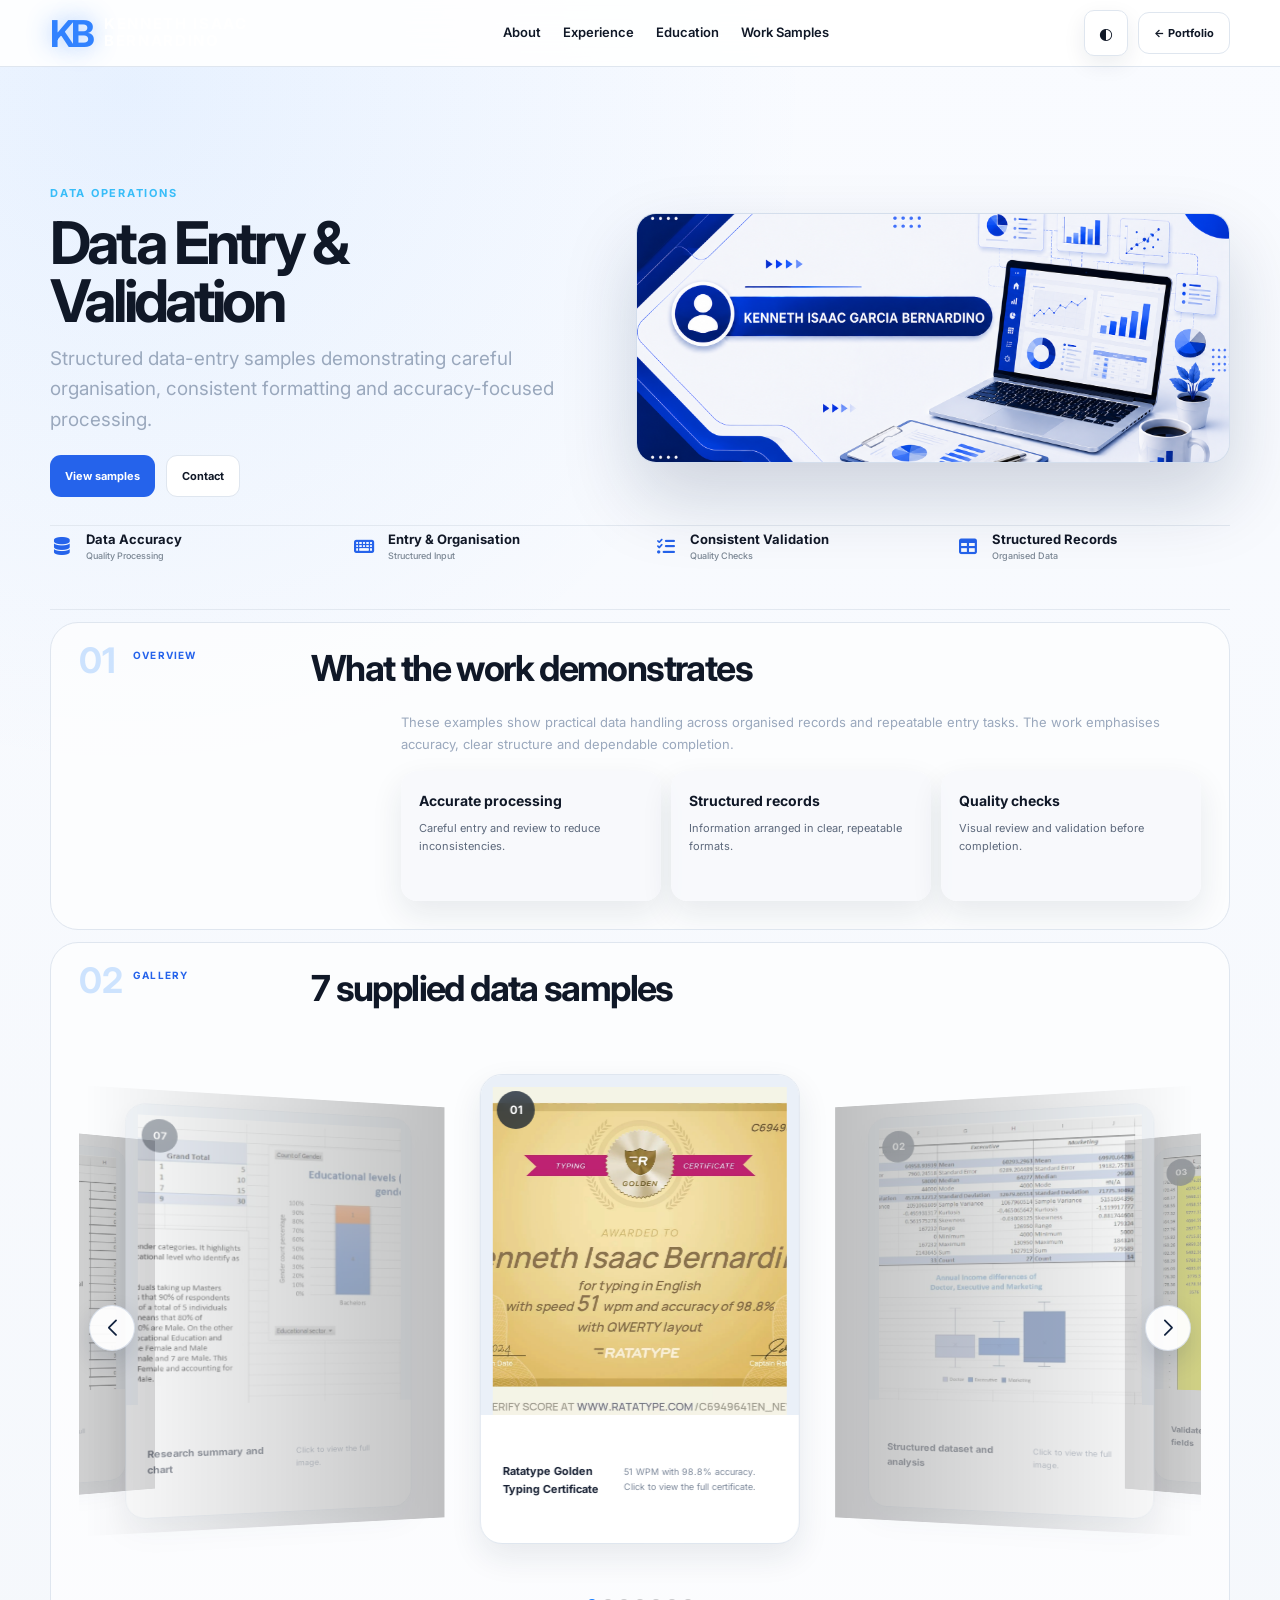
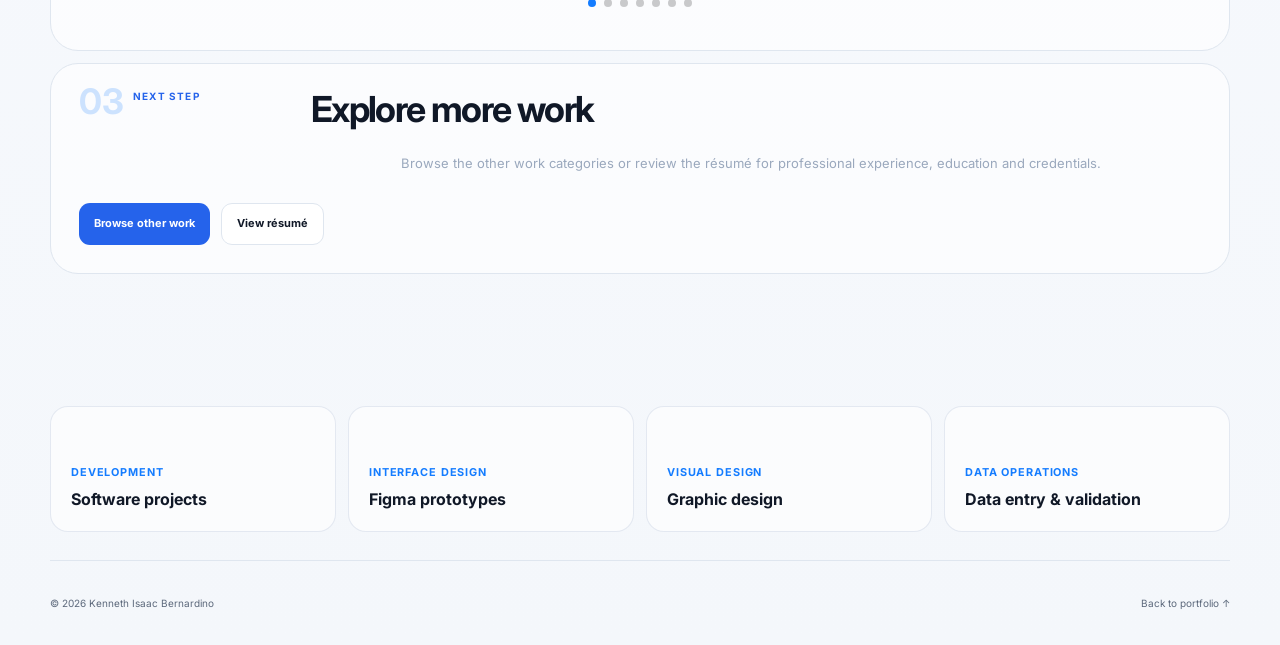
==== commit ed052132: "Update portfolio" ====
--- a/work-samples/data-entry.html
+++ b/work-samples/data-entry.html
@@ -1,6 +1,6 @@
 <!DOCTYPE html>
 
-<html lang="en"><head><meta charset="utf-8"/><meta content="width=device-width,initial-scale=1" name="viewport"/><title>Data Entry &amp; Validation — Kenneth Bernardino</title><meta content="Structured data-entry samples demonstrating careful organisation, consistent formatting and accuracy-focused processing." name="description"/><meta content="#ffffff" name="theme-color"/><link href="https://fonts.googleapis.com" rel="preconnect"/><link crossorigin="" href="https://fonts.gstatic.com" rel="preconnect"/><link href="https://fonts.googleapis.com/css2?family=Inter:wght@400;500;600;700&amp;display=swap" rel="stylesheet"/><link href="https://cdn.jsdelivr.net/npm/swiper@11/swiper-bundle.min.css" rel="stylesheet"/><link href="../css/style.css" rel="stylesheet"/><script defer="" src="../js/app.js"></script></head>
+<html lang="en"><head><meta charset="utf-8"/><meta content="width=device-width,initial-scale=1" name="viewport"/><title>Data Entry &amp; Validation — Kenneth Bernardino</title><meta content="Structured data-entry samples demonstrating careful organisation, consistent formatting and accuracy-focused processing." name="description"/><meta content="#ffffff" name="theme-color"/><link href="https://fonts.googleapis.com" rel="preconnect"/><link crossorigin="" href="https://fonts.gstatic.com" rel="preconnect"/><link href="https://fonts.googleapis.com/css2?family=Inter:wght@400;500;600;700&amp;display=swap" rel="stylesheet"/><link href="https://cdn.jsdelivr.net/npm/swiper@11/swiper-bundle.min.css" rel="stylesheet"/><link href="../css/style.css" rel="stylesheet"/><script defer="" src="../js/app.js"></script><link rel="stylesheet" href="https://cdnjs.cloudflare.com/ajax/libs/font-awesome/6.7.2/css/all.min.css"/></head>
 <body class="case-page-redesign case-page"><header class="nav-wrap">
 <nav aria-label="Case study navigation" class="nav case-nav container case-nav-redesign">
 <a class="brand brand-full" href="../index.html">
@@ -31,7 +31,19 @@
 <div class="case-hero-media">
 <img alt="Data Entry &amp; Validation cover" src="../assets/covers/data entry.png"/>
 </div>
-</section><section class="case-intro case-intro-redesign"><div class="case-meta case-meta-redesign"><div><span>Focus</span><strong>Data accuracy</strong></div><div><span>Contribution</span><strong>Entry &amp; organisation</strong></div><div><span>Approach</span><strong>Consistent validation</strong></div><div><span>Output</span><strong>Structured records</strong></div></div></section>
+</section><section class="case-intro case-intro-redesign"><div class="case-meta case-meta-redesign"><div class="case-meta-item">
+<i class="fa-solid fa-database" aria-hidden="true"></i>
+<div class="case-meta-content"><strong>Data Accuracy</strong><span>Quality Processing</span></div>
+</div><div class="case-meta-item">
+<i class="fa-solid fa-keyboard" aria-hidden="true"></i>
+<div class="case-meta-content"><strong>Entry & Organisation</strong><span>Structured Input</span></div>
+</div><div class="case-meta-item">
+<i class="fa-solid fa-list-check" aria-hidden="true"></i>
+<div class="case-meta-content"><strong>Consistent Validation</strong><span>Quality Checks</span></div>
+</div><div class="case-meta-item">
+<i class="fa-solid fa-table" aria-hidden="true"></i>
+<div class="case-meta-content"><strong>Structured Records</strong><span>Organised Data</span></div>
+</div></div></section>
 <section class="case-section case-section-redesign"><div class="case-section-head"><i class="case-section-number">01</i><span>Overview</span><h2>What the work demonstrates</h2></div><p class="case-copy">These examples show practical data handling across organised records and repeatable entry tasks. The work emphasises accuracy, clear structure and dependable completion.</p><div class="case-list"><article><h3>Accurate processing</h3><p>Careful entry and review to reduce inconsistencies.</p></article><article><h3>Structured records</h3><p>Information arranged in clear, repeatable formats.</p></article><article><h3>Quality checks</h3><p>Visual review and validation before completion.</p></article></div></section>
 <section class="case-section case-section-redesign" id="gallery"><div class="case-section-head"><i class="case-section-number">02</i><span>Gallery</span><h2>7 supplied data samples</h2></div><div class="swiper portfolio-swiper"><div class="swiper-wrapper"><div class="swiper-slide"><figure aria-label="Open larger image: Ratatype English typing certificate" class="shot-redesign shot portfolio-slide-card" role="button" tabindex="0"><div class="shot-media"><span class="shot-index">01</span><img alt="Ratatype Golden Typing Certificate awarded to Kenneth Isaac Bernardino for 51 words per minute and 98.8 percent accuracy" fetchpriority="high" loading="eager" src="../assets/work/data/typing-certificate.webp"/></div><figcaption><strong>Ratatype Golden Typing Certificate</strong><span>51 WPM with 98.8% accuracy. Click to view the full certificate.</span></figcaption></figure></div><div class="swiper-slide"><figure aria-label="Open larger image: Structured dataset and analysis" class="shot-redesign shot portfolio-slide-card" role="button" tabindex="0"><div class="shot-media"><span class="shot-index">02</span><img alt="Structured dataset and analysis" decoding="async" loading="lazy" src="../assets/work/data/data-02.webp"/></div><figcaption><strong>Structured dataset and analysis</strong><span>Click to view the full image.</span></figcaption></figure></div><div class="swiper-slide"><figure aria-label="Open larger image: Validated spreadsheet fields" class="shot-redesign shot portfolio-slide-card" role="button" tabindex="0"><div class="shot-media"><span class="shot-index">03</span><img alt="Validated spreadsheet fields" decoding="async" loading="lazy" src="../assets/work/data/data-03.webp"/></div><figcaption><strong>Validated spreadsheet fields</strong><span>Click to view the full image.</span></figcaption></figure></div><div class="swiper-slide"><figure aria-label="Open larger image: Daily reporting template" class="shot-redesign shot portfolio-slide-card" role="button" tabindex="0"><div class="shot-media"><span class="shot-index">04</span><img alt="Daily reporting template" decoding="async" loading="lazy" src="../assets/work/data/data-04.webp"/></div><figcaption><strong>Daily reporting template</strong><span>Click to view the full image.</span></figcaption></figure></div><div class="swiper-slide"><figure aria-label="Open larger image: Confidential record layout" class="shot-redesign shot portfolio-slide-card" role="button" tabindex="0"><div class="shot-media"><span class="shot-index">05</span><img alt="Confidential record layout" decoding="async" loading="lazy" src="../assets/work/data/data-05.webp"/></div><figcaption><strong>Confidential record layout</strong><span>Click to view the full image.</span></figcaption></figure></div><div class="swiper-slide"><figure aria-label="Open larger image: Organised entry worksheet" class="shot-redesign shot portfolio-slide-card" role="button" tabindex="0"><div class="shot-media"><span class="shot-index">06</span><img alt="Organised entry worksheet" decoding="async" loading="lazy" src="../assets/work/data/data-06.webp"/></div><figcaption><strong>Organised entry worksheet</strong><span>Click to view the full image.</span></figcaption></figure></div><div class="swiper-slide"><figure aria-label="Open larger image: Research summary and chart" class="shot-redesign shot portfolio-slide-card" role="button" tabindex="0"><div class="shot-media"><span class="shot-index">07</span><img alt="Research summary and chart" decoding="async" loading="lazy" src="../assets/work/data/data-01.webp"/></div><figcaption><strong>Research summary and chart</strong><span>Click to view the full image.</span></figcaption></figure></div></div><button aria-label="Previous gallery item" class="swiper-button-prev portfolio-swiper-prev" type="button"></button><button aria-label="Next gallery item" class="swiper-button-next portfolio-swiper-next" type="button"></button><div class="swiper-pagination portfolio-swiper-pagination"></div></div></section>
 <section class="case-section case-section-redesign"><div class="case-section-head"><i class="case-section-number">03</i><span>Next step</span><h2>Explore more work</h2></div><p class="case-copy">Browse the other work categories or review the résumé for professional experience, education and credentials.</p><div class="actions"><a class="light-btn" href="../index.html#work">Browse other work</a><a class="light-btn secondary" href="../assets/resume/Kenneth_Bernardino_CV.pdf" target="_blank">View résumé</a></div></section></main>
--- a/css/style.css
+++ b/css/style.css
@@ -5071,3 +5071,188 @@
   background: rgba(8,20,39,.9) !important;
   color: #78b8ff !important;
 }
+
+/* === Compact case metadata bar: unified subpage layout === */
+.case-page-redesign .case-intro.case-intro-redesign{
+  display:block;
+  width:100%;
+  margin:0;
+  padding:0;
+  background:transparent;
+  border-top:1px solid #e2e8f0;
+  border-bottom:1px solid #e2e8f0;
+  border-radius:0;
+  box-shadow:none;
+  overflow:visible;
+}
+
+.case-page-redesign .case-intro.case-intro-redesign .case-meta.case-meta-redesign{
+  display:grid;
+  grid-template-columns:repeat(4,minmax(0,1fr));
+  align-items:stretch;
+  gap:0;
+  width:100%;
+  margin:0;
+  padding:0;
+  background:transparent;
+  border:0;
+  border-radius:0;
+  box-shadow:none;
+}
+
+.case-page-redesign .case-intro.case-intro-redesign .case-meta-item{
+  display:flex;
+  flex-direction:row;
+  align-items:center;
+  justify-content:flex-start;
+  gap:12px;
+  min-width:0;
+  min-height:0;
+  margin:0;
+  padding:18px 24px;
+  background:transparent;
+  border:0;
+  border-right:1px solid #e2e8f0;
+  border-radius:0;
+  box-shadow:none;
+  transform:none;
+}
+
+.case-page-redesign .case-intro.case-intro-redesign .case-meta-item:first-child{
+  padding-left:0;
+}
+
+.case-page-redesign .case-intro.case-intro-redesign .case-meta-item:last-child{
+  padding-right:0;
+  border-right:0;
+}
+
+.case-page-redesign .case-intro.case-intro-redesign .case-meta-item > i{
+  position:static;
+  flex:0 0 24px;
+  width:24px;
+  height:auto;
+  margin:0;
+  padding:0;
+  color:#2563eb;
+  background:transparent;
+  border:0;
+  border-radius:0;
+  box-shadow:none;
+  font-size:18px;
+  line-height:1;
+  text-align:center;
+  transform:none;
+}
+
+.case-page-redesign .case-intro.case-intro-redesign .case-meta-content{
+  display:flex;
+  flex-direction:column;
+  align-items:flex-start;
+  justify-content:center;
+  gap:2px;
+  min-width:0;
+  margin:0;
+  padding:0;
+  background:transparent;
+  border:0;
+  border-radius:0;
+  box-shadow:none;
+}
+
+.case-page-redesign .case-intro.case-intro-redesign .case-meta-content strong{
+  display:block;
+  margin:0;
+  padding:0;
+  color:#111827;
+  font-family:Inter,sans-serif;
+  font-size:13px;
+  font-weight:700;
+  line-height:1.2;
+  letter-spacing:0;
+  text-transform:none;
+}
+
+.case-page-redesign .case-intro.case-intro-redesign .case-meta-content span{
+  display:block;
+  margin:0;
+  padding:0;
+  color:#7b8794;
+  font-family:Inter,sans-serif;
+  font-size:9px;
+  font-weight:500;
+  line-height:1.25;
+  letter-spacing:0;
+  text-transform:none;
+}
+
+.case-page-redesign.theme-dark .case-intro.case-intro-redesign{
+  border-color:rgba(255,255,255,.12);
+}
+
+.case-page-redesign.theme-dark .case-intro.case-intro-redesign .case-meta-item{
+  border-color:rgba(255,255,255,.12);
+}
+
+.case-page-redesign.theme-dark .case-intro.case-intro-redesign .case-meta-content strong{
+  color:#f8fafc;
+}
+
+.case-page-redesign.theme-dark .case-intro.case-intro-redesign .case-meta-content span{
+  color:#94a3b8;
+}
+
+@media(max-width:900px){
+  .case-page-redesign .case-intro.case-intro-redesign .case-meta.case-meta-redesign{
+    grid-template-columns:repeat(2,minmax(0,1fr));
+  }
+
+  .case-page-redesign .case-intro.case-intro-redesign .case-meta-item{
+    padding:16px 18px;
+    border-bottom:1px solid #e2e8f0;
+  }
+
+  .case-page-redesign .case-intro.case-intro-redesign .case-meta-item:nth-child(2){
+    border-right:0;
+  }
+
+  .case-page-redesign .case-intro.case-intro-redesign .case-meta-item:nth-child(3),
+  .case-page-redesign .case-intro.case-intro-redesign .case-meta-item:nth-child(4){
+    border-bottom:0;
+  }
+
+  .case-page-redesign .case-intro.case-intro-redesign .case-meta-item:first-child{
+    padding-left:18px;
+  }
+
+  .case-page-redesign .case-intro.case-intro-redesign .case-meta-item:last-child{
+    padding-right:18px;
+  }
+}
+
+@media(max-width:560px){
+  .case-page-redesign .case-intro.case-intro-redesign .case-meta.case-meta-redesign{
+    display:flex;
+    flex-wrap:nowrap;
+    overflow-x:auto;
+    scrollbar-width:none;
+  }
+
+  .case-page-redesign .case-intro.case-intro-redesign .case-meta.case-meta-redesign::-webkit-scrollbar{
+    display:none;
+  }
+
+  .case-page-redesign .case-intro.case-intro-redesign .case-meta-item,
+  .case-page-redesign .case-intro.case-intro-redesign .case-meta-item:first-child,
+  .case-page-redesign .case-intro.case-intro-redesign .case-meta-item:last-child{
+    flex:0 0 225px;
+    padding:16px 18px;
+    border-right:1px solid #e2e8f0;
+    border-bottom:0;
+  }
+
+  .case-page-redesign .case-intro.case-intro-redesign .case-meta-item:last-child{
+    border-right:0;
+  }
+}
+/* === End compact case metadata bar === */
